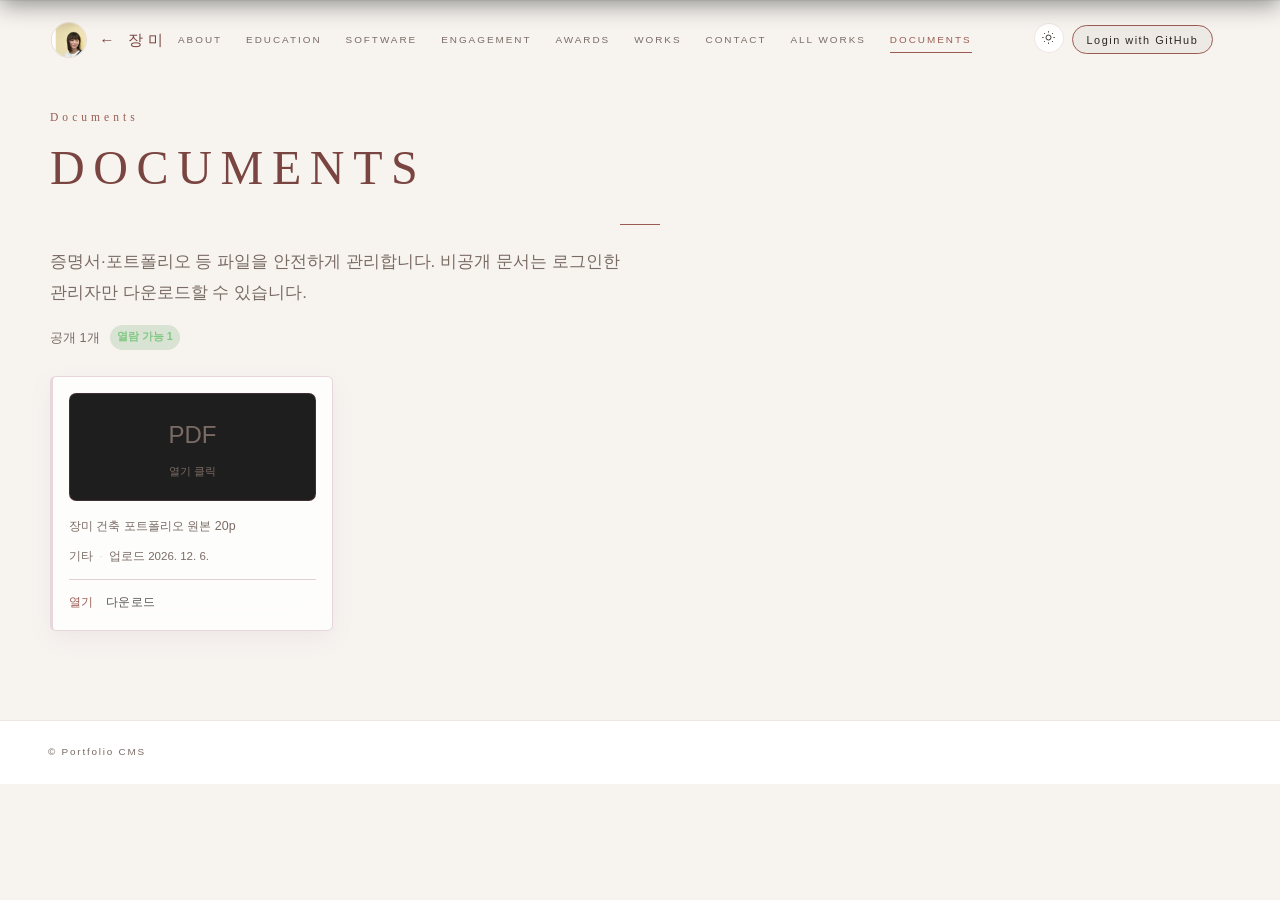
==== pages/documents.html @ 0520bf08 "Add files via upload" ====
<!DOCTYPE html>
<html lang="ko">
<head>
  <meta charset="UTF-8">
  <meta name="viewport" content="width=device-width, initial-scale=1.0, viewport-fit=cover">
  <title>Documents | Portfolio CMS</title>
  <link rel="stylesheet" href="../css/style.css">
  <link rel="stylesheet" href="../css/jangmi-theme.css?v=20260810">
  <link rel="stylesheet" href="../css/themes.css">
  <link rel="stylesheet" href="../css/mobile.css">
  <link rel="stylesheet" href="../css/editor.css">
  <link rel="stylesheet" href="../css/pages.css?v=20260730">
</head>
<body class="skin-jangmi theme-light">
  <header class="site-header" id="header">
    <a href="../index.html" class="brand">JANG MI</a>
    <nav class="nav-desktop" id="navDesktop"></nav>
    <div class="header-actions" id="headerActions"></div>
    <button class="nav-toggle" type="button" aria-label="메뉴" aria-expanded="false">
      <span></span><span></span>
    </button>
  </header>
  <nav class="nav-mobile" id="navMobile" aria-hidden="true"></nav>
  <script src="../js/cms/nav.js"></script>

  <main class="page-main">
    <div class="container">
      <div class="documents-page__head reveal">
        <span class="section-index">Documents</span>
        <h1 class="section-title">DOCUMENTS</h1>
        <p class="page-lead">증명서·포트폴리오 등 파일을 안전하게 관리합니다. 비공개 문서는 로그인한 관리자만 다운로드할 수 있습니다.</p>
        <div class="documents-legend reveal edit-only">
          <span class="doc-badge doc-badge--public">공개</span>
          <span class="doc-badge doc-badge--private">비공개</span>
          <span class="doc-badge doc-badge--link">링크 공유</span>
          <span class="doc-badge doc-badge--password">비밀번호</span>
        </div>
        <div class="documents-summary" id="documentsSummary"></div>

        <div class="page-action-hub edit-only" id="documentsActionHub">
          <div class="page-action-bar">
            <button type="button" class="page-action-btn page-action-btn--primary" id="docUploadBtn">↑ 파일 업로드</button>
            <button type="button" class="page-action-btn" id="docAddEmptyBtn">+ 빈 문서 추가</button>
          </div>
        </div>
      </div>
      <div class="doc-dropzone edit-only" id="docDropzone">
        <p>파일을 드래그 앤 드롭하거나 클릭하여 업로드</p>
        <small>PDF, PNG, JPG, DOCX, HWP, ZIP</small>
      </div>
      <div class="documents-grid reveal" id="documentsGrid"></div>
    </div>
  </main>

  <footer class="site-footer"><p>© Portfolio CMS</p></footer>
  <div class="editor-drawer" id="editorDrawer" aria-hidden="true"></div>

  <script src="../js/portfolio-data.js"></script>
  <script src="../js/data-loader.js"></script>
  <script src="../js/editor/store.js"></script>
  <script src="../js/editor/history.js"></script>
  <script src="../js/editor/autosave.js?v=20260723"></script>
  <script src="../js/editor/draft.js"></script>
  <script src="../js/cms/shared.js?v=20260836"></script>
  <script src="../js/cms/documents-access.js?v=20260730"></script>
  <script src="../js/cms/page-actions.js?v=20260723"></script>
  <script src="../js/editor/auth.js"></script>
  <script src="../js/editor/github.js?v=20260836"></script>
  <script src="../js/editor/upload.js"></script>
  <script src="../js/editor/ui.js"></script>
  <script src="../js/cms/github-panel.js"></script>
  <script src="../js/cms/header.js"></script>
  <script src="../js/seo.js"></script>
  <script src="../js/theme.js?v=20260807"></script>
  <script src="../js/editor/inline-editor.js?v=20260836"></script>
  <script src="../js/pages/documents.js?v=20260730"></script>
</body>
</html>
---- css/style.css ----
/* ===================================================
   장범조 Portfolio — Editorial Dark Theme
   =================================================== */

:root {
  --page-gutter: clamp(1rem, 4.5vw, 1.5rem);
  --black: #050505;
  --surface: #0c0c0c;
  --surface-2: #121212;
  --line: rgba(255, 255, 255, 0.1);
  --line-strong: rgba(255, 255, 255, 0.18);
  --white: #f2efe8;
  --muted: #9a9590;
  --muted-dim: #6b6660;
  --accent: #7a1f1f;
  --accent-deep: #4a1212;
  --accent-readable: var(--accent);
  --accent-readable-surface: var(--accent);
  --muted-readable: var(--muted);
  --muted-readable-surface: var(--muted);
  --text-primary: var(--white);
  --text-soft: var(--muted);
  --text-on-accent: #ffffff;
  --text-on-accent-muted: rgba(255, 255, 255, 0.72);
  --text-on-accent-faint: rgba(255, 255, 255, 0.48);
  --text-on-accent-soft: rgba(255, 255, 255, 0.82);
  --text-on-accent-dim: rgba(255, 255, 255, 0.58);
  --line-on-accent: rgba(255, 255, 255, 0.14);
  --body-soft: color-mix(in srgb, var(--white) 78%, transparent);
  --body-muted: color-mix(in srgb, var(--white) 62%, transparent);
  --body-faint: color-mix(in srgb, var(--white) 48%, transparent);
  --surface-tint-03: rgba(255, 255, 255, 0.03);
  --surface-tint-04: rgba(255, 255, 255, 0.04);
  --surface-tint-06: rgba(255, 255, 255, 0.06);
  --surface-tint-08: rgba(255, 255, 255, 0.08);
  --surface-tint-10: rgba(255, 255, 255, 0.10);
  --surface-tint-55: rgba(255, 255, 255, 0.55);
  --serif: "Playfair Display", "Noto Serif KR", serif;
  --sans: "Noto Sans KR", sans-serif;
  --signature: "Cormorant Garamond", serif;
  --container: min(1100px, calc(100% - 2 * var(--page-gutter, 1.5rem)));
  --section-pad: clamp(3.5rem, 7vw, 6rem);
  --ease: cubic-bezier(0.22, 1, 0.36, 1);
  --portrait-w: min(280px, 72vw);
  --portrait-w-sm: min(220px, 55vw);
}

*, *::before, *::after { margin: 0; padding: 0; box-sizing: border-box; }

html { scroll-behavior: smooth; scroll-padding-top: 72px; }

body {
  font-family: var(--sans);
  background: var(--black);
  color: var(--white);
  line-height: 1.75;
  font-weight: 300;
  overflow-x: hidden;
  -webkit-font-smoothing: antialiased;
}

a { color: inherit; text-decoration: none; transition: color 0.25s; }

img {
  display: block;
  width: 100%;
  height: 100%;
  object-fit: cover;
  object-position: top center;
}

/* 업로드·프로필 사진 — 원본 색상 유지 */
.brand__logo,
.header-actions__avatar,
.portrait-frame img,
.education-visual__img,
.image-card img,
.doc-card__thumb img,
.project-screenshot,
.project-card__thumb,
.hero-portrait img,
.about-portrait img {
  filter: none;
}

.container { width: var(--container); margin-inline: auto; }

/* ── Header ── */
.site-header {
  position: fixed;
  inset: 0 0 auto;
  z-index: 100;
  display: flex;
  align-items: center;
  justify-content: space-between;
  padding: 1.2rem clamp(1.2rem, 4vw, 2.5rem);
  transition: background 0.35s, border-color 0.35s;
  gap: 0.65rem;
}

.site-header .brand,
.site-header .nav-toggle {
  position: relative;
  z-index: 2;
  flex-shrink: 0;
}

.nav-desktop a,
.site-header .brand {
  pointer-events: auto;
}

.site-header.is-scrolled {
  background: rgba(5, 5, 5, 0.92);
  backdrop-filter: blur(12px);
  border-bottom: 1px solid var(--line);
}

.brand {
  font-family: var(--serif);
  font-size: 0.78rem;
  letter-spacing: 0.2em;
  display: inline-flex;
  align-items: center;
  gap: 0.6rem;
}

.brand__logo {
  width: 32px;
  height: 32px;
  border-radius: 50%;
  object-fit: cover;
  border: 1px solid var(--line);
}

.header-actions {
  display: flex;
  align-items: center;
  gap: 0.5rem;
  margin-left: auto;
  margin-right: 1rem;
}

.header-actions__btn,
.header-actions__user {
  display: inline-flex;
  align-items: center;
  gap: 0.45rem;
  padding: 0.4rem 0.75rem;
  font-size: 0.58rem;
  letter-spacing: 0.14em;
  color: var(--muted);
  background: var(--surface-tint-04);
  border: 1px solid var(--line);
  border-radius: 999px;
  cursor: pointer;
}

.header-actions__btn:hover,
.header-actions__user:hover {
  color: var(--white);
  border-color: var(--accent);
}

.header-actions__btn--primary {
  color: var(--white);
  background: var(--accent);
  border-color: var(--accent);
}

.header-actions__btn--ghost {
  background: transparent;
}

.header-actions__avatar {
  width: 24px;
  height: 24px;
  border-radius: 50%;
  object-fit: cover;
  border: 1px solid var(--line);
}

.nav-desktop { display: flex; gap: clamp(0.7rem, 2vw, 1.5rem); }

.nav-desktop a {
  font-size: 0.62rem;
  letter-spacing: 0.16em;
  color: var(--muted);
  position: relative;
}

.nav-desktop a.is-active,
.nav-desktop a:hover { color: var(--white); }

.nav-desktop a.is-active::after {
  content: "";
  position: absolute;
  left: 0;
  bottom: -4px;
  width: 100%;
  height: 1px;
  background: var(--accent);
}

.nav-toggle {
  display: none;
  flex-direction: column;
  gap: 6px;
  background: none;
  border: none;
  cursor: pointer;
  padding: 8px;
  min-width: 44px;
  min-height: 44px;
  align-items: center;
  justify-content: center;
}

header.menu-open {
  z-index: 106;
}

.nav-toggle span { display: block; width: 22px; height: 1px; background: var(--white); transition: transform 0.3s; }

.nav-mobile {
  position: fixed;
  inset: 0;
  z-index: 10100;
  background: rgba(5, 5, 5, 0.98);
  display: flex;
  flex-direction: column;
  align-items: stretch;
  justify-content: flex-start;
  gap: 0;
  padding: calc(4.5rem + env(safe-area-inset-top, 0px)) var(--page-gutter, 1rem) calc(2rem + env(safe-area-inset-bottom, 0px));
  overflow-y: auto;
  -webkit-overflow-scrolling: touch;
  opacity: 0;
  visibility: hidden;
  pointer-events: none;
  transition: opacity 0.25s, visibility 0.25s;
}

.nav-mobile a {
  display: block;
  width: 100%;
  padding: 0.85rem 0.25rem;
  font-family: var(--serif);
  font-size: 1rem;
  letter-spacing: 0.08em;
  color: var(--white);
  text-align: center;
  border-bottom: 1px solid var(--line);
  -webkit-tap-highlight-color: rgba(122, 31, 31, 0.3);
}

.nav-mobile a:active {
  color: var(--accent);
  background: var(--surface-tint-04);
}

.nav-mobile a:hover { color: var(--accent); }

.nav-mobile.is-open,
header.menu-open ~ .nav-mobile,
body.nav-open .nav-mobile {
  opacity: 1;
  visibility: visible;
  pointer-events: auto;
}

.nav-mobile-actions {
  display: flex;
  flex-direction: column;
  align-items: stretch;
  gap: 0.65rem;
  margin-top: 1.25rem;
  padding-top: 1.25rem;
  border-top: 1px solid var(--line);
  width: 100%;
}

.nav-mobile-actions .header-actions__btn,
.nav-mobile-actions .header-actions__user {
  width: 100%;
  justify-content: center;
  padding: 0.65rem 1rem;
  font-size: 0.72rem;
}

.editor-drawer {
  position: fixed;
  inset: 0;
  z-index: 260;
  display: flex;
  justify-content: flex-end;
  pointer-events: none;
  opacity: 0;
  transition: opacity 0.25s ease;
}

.editor-drawer.is-open {
  opacity: 1;
  pointer-events: auto;
}

.editor-drawer__panel {
  width: min(440px, 100%);
  height: 100%;
  background: rgba(12, 12, 12, 0.97);
  border-left: 1px solid var(--line);
  backdrop-filter: blur(22px);
  display: flex;
  flex-direction: column;
  transform: translateX(100%);
  transition: transform 0.3s var(--ease);
}

.editor-drawer.is-open .editor-drawer__panel {
  transform: translateX(0);
}

.editor-drawer__head,
.editor-drawer__foot {
  display: flex;
  justify-content: space-between;
  align-items: center;
  padding: 1rem 1.1rem;
  border-bottom: 1px solid var(--line);
}

.editor-drawer__foot {
  border-top: 1px solid var(--line);
  border-bottom: none;
  margin-top: auto;
}

.editor-drawer__body {
  flex: 1;
  overflow-y: auto;
  padding: 1rem 1.1rem 1.4rem;
}

.editor-drawer__section {
  border: 1px solid var(--line);
  border-radius: 12px;
  padding: 0.8rem;
  margin-bottom: 0.8rem;
  background: var(--surface-tint-03);
}

.editor-drawer__section h4 {
  font-size: 0.72rem;
  letter-spacing: 0.16em;
  color: var(--accent);
  margin-bottom: 0.7rem;
  text-transform: uppercase;
}

.editor-drawer__field {
  display: flex;
  flex-direction: column;
  gap: 0.3rem;
  margin-bottom: 0.7rem;
  font-size: 0.68rem;
  letter-spacing: 0.06em;
  color: var(--muted);
  text-transform: uppercase;
}

.editor-drawer__field input,
.editor-drawer__field textarea,
.editor-drawer__field select {
  width: 100%;
  padding: 0.6rem 0.7rem;
  background: rgba(0, 0, 0, 0.35);
  border: 1px solid var(--line);
  border-radius: 6px;
  color: var(--white);
  font-family: inherit;
  font-size: 0.82rem;
}

.editor-drawer__list {
  display: flex;
  flex-direction: column;
  gap: 0.5rem;
}

.editor-drawer__row {
  display: flex;
  align-items: center;
  gap: 0.4rem;
}

.editor-drawer__row input {
  flex: 1;
}

.editor-drawer__btn,
.editor-drawer__ghost {
  padding: 0.45rem 0.7rem;
  font-size: 0.64rem;
  letter-spacing: 0.1em;
  border: 1px solid var(--line);
  border-radius: 6px;
  background: transparent;
  color: var(--white);
  cursor: pointer;
}

.editor-drawer__btn:hover,
.editor-drawer__ghost:hover {
  border-color: var(--accent);
}

.editor-drawer__btn--primary {
  background: var(--accent);
  border-color: var(--accent);
}

.editor-drawer__dropzone {
  border: 1px dashed var(--accent);
  border-radius: 8px;
  padding: 0.9rem;
  text-align: center;
  color: var(--muted);
  cursor: pointer;
  margin-bottom: 0.6rem;
}

.editor-drawer__dropzone.is-dragover {
  background: rgba(122, 31, 31, 0.12);
}

.editor-drawer__media-list {
  display: flex;
  flex-direction: column;
  gap: 0.5rem;
  margin-bottom: 0.7rem;
}

.editor-drawer__media-item {
  display: flex;
  align-items: center;
  gap: 0.6rem;
  padding: 0.5rem;
  border: 1px solid var(--line);
  border-radius: 8px;
  background: var(--surface-tint-03);
}

.editor-drawer__media-item img {
  width: 44px;
  height: 44px;
  border-radius: 6px;
  object-fit: cover;
  filter: none;
}

.editor-drawer__media-item strong {
  display: block;
  font-size: 0.72rem;
  color: var(--white);
}

.editor-drawer__media-item span {
  display: block;
  font-size: 0.62rem;
  color: var(--muted);
}

@media (max-width: 900px) {
  .header-actions {
    margin-right: 0.5rem;
  }
}

@media (max-width: 960px) {
  .nav-desktop { display: none; }
  .nav-toggle { display: flex; }
  .site-header {
    padding: 0.85rem clamp(0.85rem, 3vw, 1.25rem);
    gap: 0.5rem;
  }
}

.menu-open .nav-toggle span:first-child { transform: translateY(3.5px) rotate(45deg); }
.menu-open .nav-toggle span:last-child { transform: translateY(-3.5px) rotate(-45deg); }

/* ── Portrait frames (controlled size) ── */
.portrait-frame {
  position: relative;
  overflow: hidden;
  background: var(--surface-2);
  border: 1px solid var(--line);
}

.portrait-frame--hero {
  width: var(--portrait-w);
  aspect-ratio: 3 / 4;
  max-height: min(68vh, 480px);
}

.portrait-frame--about {
  width: var(--portrait-w-sm);
  aspect-ratio: 3 / 4;
  margin-left: auto;
}

/* ── Hero ── */
.hero {
  min-height: 100vh;
  display: flex;
  align-items: center;
  padding: clamp(5rem, 10vw, 7rem) 0 clamp(2rem, 4vw, 3rem);
}

.hero-inner {
  display: grid;
  grid-template-columns: auto 1fr;
  align-items: center;
  gap: clamp(2rem, 5vw, 4.5rem);
}

.hero-body {
  position: relative;
  max-width: 520px;
}

.hero-eyebrow {
  font-size: 0.68rem;
  letter-spacing: 0.18em;
  color: var(--accent-readable, var(--accent));
  text-transform: uppercase;
  margin-bottom: 1.2rem;
}

.hero-name {
  font-family: var(--serif);
  font-size: clamp(2.4rem, 5.5vw, 4.2rem);
  font-weight: 400;
  line-height: 1.08;
  letter-spacing: 0.03em;
  margin-bottom: 1.4rem;
}

.hero-tagline-ko {
  font-size: 0.92rem;
  color: var(--body-soft);
  line-height: 1.85;
  margin-bottom: 0.5rem;
}

.hero-tagline-en {
  font-size: 0.82rem;
  color: var(--muted);
  line-height: 1.8;
  margin-bottom: 1.8rem;
}

.hero-links {
  display: flex;
  align-items: center;
  gap: 0.7rem;
  font-size: 0.65rem;
  letter-spacing: 0.14em;
  color: var(--muted);
}

.hero-links a:hover { color: var(--white); }
.hero-links span { color: var(--muted-dim); }

.hero-scroll {
  position: absolute;
  right: -2rem;
  bottom: 0;
  display: flex;
  flex-direction: column;
  align-items: center;
  gap: 0.6rem;
}

.hero-scroll span {
  writing-mode: vertical-rl;
  font-size: 0.58rem;
  letter-spacing: 0.28em;
  color: var(--muted-dim);
}

.hero-scroll i {
  display: block;
  width: 1px;
  height: 48px;
  background: linear-gradient(to bottom, var(--muted-dim), transparent);
  animation: scrollPulse 2s ease-in-out infinite;
}

/* 모바일 Hero 전용 — 데스크톱 숨김 */
.hero-mobile-bar {
  display: none;
}

@keyframes scrollPulse {
  0%, 100% { opacity: 0.35; }
  50% { opacity: 1; }
}

/* ── Sections shared ── */
.section { position: relative; }

.section-index {
  display: block;
  font-family: var(--serif);
  font-size: clamp(2rem, 3.5vw, 3rem);
  color: var(--accent-readable, var(--accent));
  line-height: 1;
  margin-bottom: 0.5rem;
}

.section-index--light { color: var(--text-on-accent-faint); }

.section-title {
  font-family: var(--serif);
  font-size: calc(var(--title-scale, 1) * clamp(1.3rem, 2.5vw, 1.75rem));
  font-weight: 400;
  letter-spacing: 0.12em;
  margin-bottom: 1.2rem;
}

.section-title--light { color: var(--text-on-accent); }

.section-head {
  display: flex;
  justify-content: flex-start;
  align-items: baseline;
  flex-wrap: wrap;
  gap: clamp(0.65rem, 1.5vw, 1rem);
  margin-bottom: 2rem;
  padding-bottom: 1rem;
  border-bottom: 1px solid var(--line);
}

.section-head > div:first-child,
.section-headline {
  display: flex;
  align-items: baseline;
  gap: clamp(0.65rem, 1.5vw, 1rem);
  flex-wrap: wrap;
}

.section-headline {
  margin-bottom: 1.2rem;
}

.section-head .text-link--box,
.section-head > .text-link {
  margin-left: auto;
  align-self: center;
}

.section-head .section-index,
.section-headline .section-index {
  margin-bottom: 0;
}

.section-head .section-title,
.section-headline .section-title {
  margin-bottom: 0;
}

.section-actions {
  display: flex;
  justify-content: flex-end;
  margin-top: 1.25rem;
}

.text-link {
  font-size: 0.65rem;
  letter-spacing: 0.12em;
  color: var(--muted);
  transition: color 0.25s;
}

.text-link:hover { color: var(--white); }

.reveal {
  opacity: 0;
  transform: translateY(24px);
  transition: opacity 0.8s var(--ease), transform 0.8s var(--ease);
}

.reveal.is-visible { opacity: 1; transform: translateY(0); }

/* ── About ── */
.section-about {
  padding: var(--section-pad) 0;
  background: var(--surface);
  border-top: 1px solid var(--line);
}

.about-grid {
  display: grid;
  grid-template-columns: 1fr auto;
  gap: clamp(2rem, 4vw, 3.5rem);
  align-items: start;
  margin-bottom: clamp(2rem, 4vw, 3rem);
  min-width: 0;
}

.about-copy {
  min-width: 0;
  max-width: 100%;
}

.about-copy p {
  color: var(--muted);
  font-size: 0.9rem;
  margin-bottom: 0.85rem;
  max-width: 480px;
  line-height: 1.85;
}

.signature {
  font-family: var(--signature);
  font-style: italic;
  font-size: 1.6rem;
  color: var(--white) !important;
  margin-top: 1.2rem !important;
}

.about-meta {
  display: grid;
  grid-template-columns: 1fr 1fr;
  gap: clamp(1.5rem, 3vw, 3rem);
  padding-top: 2rem;
  border-top: 1px solid var(--line);
}

.meta-block h3 {
  font-size: 0.65rem;
  letter-spacing: 0.18em;
  color: var(--muted-dim);
  margin-bottom: 1.2rem;
}

.timeline-compact { list-style: none; }

.timeline-compact time {
  display: block;
  font-size: 0.72rem;
  color: var(--muted-dim);
  margin-bottom: 0.2rem;
}

.timeline-compact p {
  font-size: 0.88rem;
  color: var(--white);
  margin-bottom: 0.8rem;
}

.stack-lines p {
  display: flex;
  gap: 1rem;
  font-size: 0.82rem;
  color: var(--muted);
  padding: 0.55rem 0;
  border-bottom: 1px solid var(--line);
}

.stack-lines p span {
  flex: 0 0 72px;
  font-size: 0.65rem;
  letter-spacing: 0.1em;
  color: var(--white);
}

/* ── Skills ── */
.section-skills {
  padding: var(--section-pad) 0;
  background: var(--black);
}

.skill-bar { margin-bottom: 1.2rem; }

.skill-bar__label {
  display: flex;
  justify-content: space-between;
  margin-bottom: 0.45rem;
  font-size: 0.72rem;
}

.skill-bar__label span:first-child { color: var(--white); letter-spacing: 0.06em; }
.skill-bar__label span:last-child { color: var(--muted-dim); font-size: 0.62rem; }

.skill-bar__track {
  height: 2px;
  background: var(--surface-tint-08);
}

.skill-bar__fill {
  height: 100%;
  width: 0;
  background: linear-gradient(to right, var(--accent), var(--white));
  transition: width 1.1s var(--ease);
}

.reveal.is-visible .skill-bar__fill { width: var(--w); }

.tech-cloud {
  display: flex;
  flex-wrap: wrap;
  gap: 0.45rem;
  margin-top: 2rem;
  padding-top: 1.5rem;
  border-top: 1px solid var(--line);
}

.tech-tag {
  font-size: 0.62rem;
  letter-spacing: 0.06em;
  padding: 0.3rem 0.6rem;
  border: 1px solid var(--line);
  color: var(--muted);
}

/* ── Education ── */
.section-education {
  padding: var(--section-pad) 0;
  background: var(--surface);
  border-top: 1px solid var(--line);
}

.section-education__inner {
  display: grid;
  grid-template-columns: 1fr 1fr;
  min-height: 380px;
  border: 1px solid var(--line);
  overflow: hidden;
}

.education-panel {
  position: relative;
  overflow: hidden;
  background: var(--accent-deep);
  display: flex;
  flex-direction: column;
  justify-content: center;
}

.education-panel__bg {
  position: absolute;
  inset: 0;
  z-index: 0;
  background-color: var(--accent-deep);
  background-size: cover;
  background-position: center;
  background-repeat: no-repeat;
}

.education-panel__content {
  position: relative;
  z-index: 1;
}

.education-panel__bg-btn {
  position: absolute;
  top: 1rem;
  right: 1rem;
  z-index: 2;
  padding: 0.45rem 0.75rem;
  border: 1px solid var(--line-on-accent);
  background: var(--surface-tint-55);
  color: var(--text-on-accent);
  font-size: 0.62rem;
  letter-spacing: 0.08em;
  cursor: pointer;
  transition: background 0.25s, border-color 0.25s;
}

.education-panel__bg-btn:hover {
  background: color-mix(in srgb, var(--text-on-accent) 18%, transparent);
  border-color: var(--text-on-accent-muted);
}

.timeline-full { list-style: none; margin-bottom: 1.5rem; }

.timeline-full li {
  display: grid;
  grid-template-columns: 130px 1fr;
  gap: 1rem;
  padding: 1rem 0;
  border-bottom: 1px solid var(--line);
}

.timeline-full li:last-child { border-bottom: none; }

.timeline-full time {
  font-size: 0.72rem;
  color: var(--body-faint);
}

.timeline-full strong {
  display: block;
  font-weight: 500;
  font-size: 0.88rem;
  margin-bottom: 0.2rem;
  color: var(--white);
}

.timeline-full span[data-edit-field="major"],
.timeline-full span[data-edit-field="minor"] {
  display: block;
  font-size: 0.8rem;
  line-height: 1.45;
  color: var(--body-soft);
}

.timeline-full small {
  display: block;
  font-size: 0.72rem;
  color: var(--body-muted);
  line-height: 1.5;
}

.timeline-full p {
  font-size: 0.8rem;
  color: var(--body-muted);
  line-height: 1.65;
}

.education-panel .timeline-full li {
  border-bottom: 1px solid var(--line-on-accent);
}

.education-panel .timeline-full time {
  color: var(--text-on-accent-faint);
}

.education-panel .timeline-full strong {
  color: var(--text-on-accent);
}

.education-panel .timeline-full span[data-edit-field="major"],
.education-panel .timeline-full span[data-edit-field="minor"] {
  color: var(--text-on-accent-soft);
}

.education-panel .timeline-full small {
  color: var(--text-on-accent-dim);
}

.education-panel .timeline-full p {
  color: var(--text-on-accent-muted);
}

.education-panel .detail-lines__heading {
  color: var(--text-on-accent-faint);
}

.education-panel .detail-lines li {
  color: var(--text-on-accent-soft);
}

.education-panel .text-link { color: var(--text-on-accent-muted); }
.education-panel .text-link:hover { color: var(--text-on-accent); }

.education-resume-links {
  display: flex;
  flex-wrap: wrap;
  gap: 1.25rem;
  margin-top: 1.25rem;
}

.section-crosslink {
  margin-top: 1rem;
  font-size: 0.85rem;
  color: var(--muted);
}

.section-crosslink a {
  color: var(--accent);
  font-weight: 500;
}

.education-visual {
  position: relative;
  overflow: hidden;
  min-height: 280px;
  height: 100%;
  background: var(--black);
}

.education-visual__img {
  display: block;
  width: 100%;
  height: 100%;
  min-height: 280px;
  object-fit: cover;
  object-position: center;
}

.education-visual__deco {
  position: absolute;
  right: clamp(1.2rem, 3vw, 2.5rem);
  top: 50%;
  transform: translateY(-50%);
  z-index: 1;
  writing-mode: vertical-rl;
  font-family: var(--serif);
  font-size: clamp(0.9rem, 1.8vw, 1.25rem);
  letter-spacing: 0.35em;
  color: var(--body-faint);
  line-height: 2.2;
  user-select: none;
}

/* ── Projects ── */
.section-projects {
  padding: var(--section-pad) 0;
  background: var(--surface);
  border-top: 1px solid var(--line);
}

.project-grid {
  display: grid;
  grid-template-columns: repeat(3, 1fr);
  gap: 1rem;
}

.project-card {
  border: 1px solid var(--line);
  background: var(--surface-2);
  cursor: pointer;
  transition: transform 0.35s var(--ease), border-color 0.35s;
}

.project-card:hover {
  transform: translateY(-4px);
  border-color: var(--line-strong);
}

.project-card__thumb { height: 140px; }

.project-card__thumb--paws {
  background: linear-gradient(160deg, rgba(122, 31, 31, 0.4), #141010);
}

.project-card__thumb--health {
  background: linear-gradient(160deg, rgba(80, 90, 110, 0.45), #0e1014);
}

.project-card__thumb--hobby {
  background: linear-gradient(160deg, rgba(70, 85, 65, 0.4), #0c0e0b);
}

.project-card__body { padding: 1.1rem; }

.project-card__meta {
  display: flex;
  justify-content: space-between;
  align-items: baseline;
  margin-bottom: 0.25rem;
}

.project-card__meta h3 {
  font-family: var(--serif);
  font-size: 0.95rem;
  letter-spacing: 0.04em;
}

.project-card__gh,
.project-card__detail {
  font-size: 0.75rem;
  color: var(--muted-dim);
}

.project-card__gh:hover,
.project-card__detail:hover { color: var(--white); }

.project-card__detail {
  background: none;
  border: none;
  padding: 0;
  margin: 0;
  cursor: pointer;
  font: inherit;
  line-height: 1;
  flex-shrink: 0;
}

body.edit-mode .project-card__detail { pointer-events: none; }

/* ─── 프로젝트 상세 모달 ─── */
.project-detail-modal {
  position: fixed;
  inset: 0;
  z-index: 9000;
  display: grid;
  place-items: center;
  padding: 1rem;
  opacity: 0;
  pointer-events: none;
  transition: opacity 0.3s ease;
}

.project-detail-modal.is-open {
  opacity: 1;
  pointer-events: auto;
}

body.project-detail-open { overflow: hidden; }

.project-detail-modal__backdrop {
  position: absolute;
  inset: 0;
  background: rgba(0, 0, 0, 0.62);
  backdrop-filter: blur(4px);
}

.project-detail-modal__panel {
  position: relative;
  width: min(720px, 100%);
  max-height: min(88vh, 900px);
  overflow: auto;
  border: 1px solid var(--line-strong);
  background: var(--surface);
  box-shadow: 0 24px 64px rgba(0, 0, 0, 0.35);
  animation: projectDetailIn 0.35s var(--ease, ease) both;
}

@keyframes projectDetailIn {
  from { opacity: 0; transform: translateY(16px); }
  to { opacity: 1; transform: translateY(0); }
}

.project-detail-modal__close {
  position: sticky;
  top: 0;
  float: right;
  z-index: 2;
  margin: 0.75rem 0.75rem 0 0;
  width: 2rem;
  height: 2rem;
  border: 1px solid var(--line);
  background: var(--surface-2);
  color: var(--muted);
  font-size: 1.25rem;
  line-height: 1;
  cursor: pointer;
}

.project-detail-modal__close:hover { color: var(--white); border-color: var(--line-strong); }

.project-detail-modal__hero {
  height: 200px;
  background: var(--surface-2) center / cover no-repeat;
}

.project-detail-modal__hero--kdic {
  background: linear-gradient(160deg, rgba(122, 31, 31, 0.4), #141010);
}

.project-detail-modal__hero--liberty {
  background: linear-gradient(160deg, rgba(100, 70, 120, 0.45), #121018);
}

.project-detail-modal__hero--nkr {
  background: linear-gradient(160deg, rgba(120, 90, 60, 0.45), #121010);
}

.project-detail-modal__hero--shanghai {
  background: linear-gradient(160deg, rgba(70, 110, 140, 0.45), #0e1218);
}

.project-detail-modal__hero--default,
.project-detail-modal__hero--paws {
  background: linear-gradient(160deg, rgba(122, 31, 31, 0.4), #141010);
}

.project-detail-modal__body { padding: 1.4rem 1.6rem 1.8rem; }

.project-detail-modal__period {
  font-size: 0.68rem;
  letter-spacing: 0.1em;
  color: var(--accent-readable, var(--accent));
  margin-bottom: 0.35rem;
}

.project-detail-modal__title {
  font-family: var(--serif);
  font-size: clamp(1.25rem, 3vw, 1.75rem);
  letter-spacing: 0.04em;
  margin-bottom: 0.5rem;
}

.project-detail-modal__type,
.project-detail-modal__role,
.project-detail-modal__meta {
  font-size: 0.72rem;
  color: var(--muted-dim);
  margin-bottom: 0.35rem;
}

.project-detail-modal__desc {
  color: var(--muted);
  line-height: 1.85;
  margin: 1rem 0 1.25rem;
}

.project-detail-modal__block {
  border-top: 1px solid var(--line);
  padding-top: 1rem;
  margin-bottom: 1rem;
}

.project-detail-modal__block h3 {
  font-family: var(--serif);
  font-size: 0.82rem;
  letter-spacing: 0.08em;
  color: var(--accent-readable, var(--accent));
  margin-bottom: 0.5rem;
}

.project-detail-modal__block p {
  color: var(--muted);
  line-height: 1.8;
  font-size: 0.88rem;
}

.project-detail-modal__tags {
  display: flex;
  flex-wrap: wrap;
  gap: 0.4rem;
  margin-bottom: 1rem;
}

.project-detail-modal__tags span {
  font-size: 0.62rem;
  border: 1px solid var(--line);
  padding: 0.25rem 0.55rem;
  color: var(--muted);
}

.project-detail-modal__gallery {
  display: grid;
  grid-template-columns: repeat(auto-fill, minmax(140px, 1fr));
  gap: 0.6rem;
  margin-bottom: 1.2rem;
}

.project-detail-modal__gallery img {
  width: 100%;
  aspect-ratio: 4 / 3;
  object-fit: cover;
  border: 1px solid var(--line);
}

.project-detail-modal__links {
  display: flex;
  flex-wrap: wrap;
  gap: 0.5rem;
  padding-top: 0.5rem;
}

.project-detail-modal__link {
  display: inline-block;
  padding: 0.55rem 1rem;
  border: 1px solid var(--line-strong);
  font-size: 0.68rem;
  letter-spacing: 0.06em;
  color: var(--white);
  text-decoration: none;
}

.project-detail-modal__link:hover {
  border-color: var(--accent);
  color: var(--accent);
}

.project-card__body time {
  display: block;
  font-size: 0.65rem;
  color: var(--accent-readable, var(--accent));
  letter-spacing: 0.08em;
  margin-bottom: 0.15rem;
}

.project-card__body small {
  display: block;
  font-size: 0.68rem;
  color: var(--muted-dim);
  margin-bottom: 0.5rem;
}

.project-card__body p {
  font-size: 0.8rem;
  color: var(--muted);
  line-height: 1.7;
  min-height: 2.6em;
  margin-bottom: 0.7rem;
}

.project-card__tags { display: flex; flex-wrap: wrap; gap: 0.3rem; }

.project-card__tags span {
  font-size: 0.58rem;
  letter-spacing: 0.05em;
  padding: 0.2rem 0.45rem;
  border: 1px solid var(--line);
  color: var(--muted-dim);
}

/* ── Activities ── */
.section-activities {
  padding: var(--section-pad) 0;
  position: relative;
  border-top: 1px solid var(--line);
}

.section-activities__bg {
  position: absolute;
  inset: 0;
  background-size: cover;
  background-position: center;
  background-repeat: no-repeat;
  z-index: 0;
}

.section-activities .container { position: relative; z-index: 1; }

.activity-grid {
  display: grid;
  grid-template-columns: repeat(4, 1fr);
  gap: 0.85rem;
}

.activity-card {
  text-align: center;
  padding: 1.4rem 0.8rem;
  border: 1px solid var(--line);
  background: var(--surface-tint-03);
  transition: background 0.3s;
}

.activity-card:hover { background: var(--surface-tint-06); }

.activity-card time {
  display: block;
  font-size: 0.6rem;
  color: var(--accent-readable, var(--accent));
  letter-spacing: 0.08em;
  margin-bottom: 0.5rem;
}

.activity-card p {
  font-size: 0.85rem;
  line-height: 1.55;
  margin-bottom: 0.25rem;
}

.activity-card small {
  font-size: 0.72rem;
  color: var(--muted);
}

/* ── Contact (compact) ── */
.section-contact {
  padding: clamp(1.75rem, 3.5vw, 2.75rem) 0;
  background: var(--surface);
  border-top: 1px solid var(--line);
}

.contact-compact {
  max-width: min(900px, 100%);
}

.contact-head {
  margin-bottom: 0.35rem;
}

.contact-head .section-index,
.contact-head .section-title {
  margin-bottom: 0;
}

.contact-lead {
  font-size: 0.78rem;
  color: var(--body-soft);
  margin-bottom: 0.7rem;
}

.contact-row {
  display: grid;
  grid-template-columns: repeat(4, minmax(0, 1fr));
  gap: 0.55rem 1rem;
  padding-top: 0.65rem;
  border-top: 1px solid var(--line);
}

.edit-mode .contact-row {
  grid-template-columns: repeat(3, minmax(0, 1fr));
}

.contact-field dt {
  font-size: 0.54rem;
  letter-spacing: 0.14em;
  color: var(--accent-readable, var(--accent));
  margin-bottom: 0.12rem;
}

.contact-field dd {
  font-size: 0.76rem;
  line-height: 1.35;
  color: var(--body-soft);
}

.contact-link-field {
  display: inline-block;
  min-width: 0;
  min-height: 1.2em;
  word-break: break-all;
}

.edit-mode .contact-link-field:empty::before,
.edit-mode .contact-link-field[data-placeholder]:not(:focus):empty::before {
  content: attr(data-placeholder);
  color: var(--muted);
  opacity: 0.6;
}

.contact-row dt {
  font-size: 0.54rem;
  letter-spacing: 0.14em;
  color: var(--accent-readable, var(--accent));
  margin-bottom: 0.12rem;
}

.contact-row dd { font-size: 0.76rem; line-height: 1.35; }

.copy-btn {
  background: none;
  border: none;
  color: var(--white);
  font-family: inherit;
  font-size: inherit;
  cursor: pointer;
  padding: 0;
  text-align: left;
}

.copy-btn:hover,
.contact-row a:hover { color: var(--accent); }

/* ── Footer & toast ── */
.site-footer {
  display: flex;
  justify-content: space-between;
  align-items: center;
  padding: 1.2rem clamp(1.2rem, 4vw, 2.5rem);
  border-top: 1px solid var(--line);
  font-size: 0.6rem;
  letter-spacing: 0.1em;
  color: var(--muted-dim);
}

.top-btn {
  background: none;
  border: 1px solid var(--line);
  color: var(--muted);
  font-size: 0.58rem;
  letter-spacing: 0.12em;
  padding: 0.4rem 0.75rem;
  cursor: pointer;
  transition: color 0.25s, border-color 0.25s;
}

.top-btn:hover { color: var(--white); border-color: var(--line-strong); }

.toast {
  position: fixed;
  bottom: 1.5rem;
  left: 50%;
  transform: translateX(-50%) translateY(16px);
  background: var(--surface-2);
  border: 1px solid var(--line-strong);
  color: var(--white);
  font-size: 0.72rem;
  padding: 0.5rem 1rem;
  opacity: 0;
  pointer-events: none;
  transition: opacity 0.3s, transform 0.3s;
  z-index: 200;
}

.toast.is-show {
  opacity: 1;
  transform: translateX(-50%) translateY(0);
}

/* ── Tablet ── */
@media (max-width: 960px) {
  .hero-scroll { display: none; }

  /* ABOUT — 모바일/태블릿 왼쪽 정렬 */
  .about-grid {
    grid-template-columns: 1fr;
    justify-items: start;
    text-align: left;
    gap: 0;
    margin-bottom: 0;
  }

  .about-copy,
  .about-meta,
  .about-sections,
  .detail-lines,
  .detail-lines__heading,
  .section-crosslink {
    text-align: left;
    width: 100%;
  }

  .about-copy p { max-width: 100%; }
  .portrait-frame--about { margin-inline: 0; }
  .about-portrait { justify-self: start; }

  .about-meta { grid-template-columns: 1fr; }

  .section-education {
    padding: 0;
    background: transparent;
    border-top: none;
  }

  .section-education__inner {
    display: grid;
    grid-template-columns: 1fr;
    grid-template-rows: minmax(0, auto);
    min-height: 0;
    border: none;
    width: 100%;
    max-width: 100%;
    padding: 0;
  }
  .education-visual { min-height: 0; }

  .project-grid { grid-template-columns: 1fr 1fr; }
  .activity-grid { grid-template-columns: 1fr 1fr; }

  .contact-row { grid-template-columns: 1fr 1fr; gap: 0.5rem 0.85rem; }
}

/* ── Mobile — smaller typography ── */
@media (max-width: 640px) {
  .about-section-block,
  .about-section-block p,
  .signature {
    text-align: left;
  }

  :root {
    --section-pad: 2.5rem;
    --portrait-w: min(200px, 58vw);
    --portrait-w-sm: min(160px, 45vw);
  }

  .nav-desktop { display: none; }
  .nav-toggle { display: flex; }

  .brand { font-size: 0.65rem; }

  .timeline-full li { grid-template-columns: 1fr; gap: 0.25rem; padding: 0.8rem 0; }

  .education-visual__deco { font-size: 0.75rem; letter-spacing: 0.2em; }

  .project-grid,
  .activity-grid { grid-template-columns: 1fr; }

  .contact-row { grid-template-columns: 1fr; gap: 0.45rem; }

  .section-head { flex-direction: column; align-items: flex-start; gap: 0.5rem; }

  .site-footer {
    flex-direction: column;
    gap: 0.6rem;
  }

  .header-actions__btn,
  .header-actions__user {
    padding: 0.28rem 0.5rem;
    font-size: 0.52rem;
  }

  .nav-mobile-actions .header-actions__btn,
  .nav-mobile-actions .header-actions__user {
    width: auto;
    padding: 0.28rem 0.5rem;
    font-size: 0.48rem;
  }

  .nav-mobile a {
    font-size: 0.62rem;
    padding: 0.32rem 0.15rem;
  }

  .top-btn {
    padding: 0.28rem 0.5rem;
    font-size: 0.52rem;
  }
}

/* ── Desktop — typography & spacing (961px+) ── */
@media (min-width: 961px) {
  :root {
    --section-pad: clamp(4.5rem, 8vw, 7rem);
    --portrait-w: min(300px, 28vw);
    --portrait-w-sm: min(240px, 22vw);
  }

  html {
    scroll-padding-top: 84px;
  }

  body {
    font-size: 1.0625rem;
    line-height: 1.82;
  }

  .site-header {
    padding: 1.35rem clamp(1.5rem, 4vw, 3rem);
  }

  .brand {
    font-size: 0.88rem;
    gap: 0.75rem;
  }

  .brand__logo {
    width: 36px;
    height: 36px;
  }

  .nav-desktop a {
    font-size: 0.72rem;
    letter-spacing: 0.14em;
  }

  .header-actions__btn,
  .header-actions__user {
    font-size: 0.68rem;
    padding: 0.45rem 0.85rem;
  }

  .hero {
    min-height: auto;
    padding: clamp(5.5rem, 11vw, 8rem) 0 clamp(2.5rem, 5vw, 4rem);
  }

  .hero-inner {
    gap: clamp(2.75rem, 6vw, 5rem);
  }

  .hero-body {
    max-width: 580px;
  }

  .hero-eyebrow {
    font-size: 0.78rem;
    margin-bottom: 1.35rem;
  }

  .hero-name {
    font-size: clamp(2.75rem, 5.8vw, 4.75rem);
    margin-bottom: 1.6rem;
  }

  .hero-tagline-ko {
    font-size: 1.125rem;
    line-height: 1.88;
    margin-bottom: 0.65rem;
  }

  .hero-tagline-en {
    font-size: 1.02rem;
    line-height: 1.82;
    margin-bottom: 2rem;
  }

  .hero-links {
    font-size: 0.72rem;
    gap: 0.85rem;
  }

  .detail-lines--hero li {
    font-size: 0.88rem;
  }

  .section-index {
    font-size: clamp(2.25rem, 3.8vw, 3.5rem);
    margin-bottom: 0.6rem;
  }

  .section-title {
    font-size: clamp(1.5rem, 2.8vw, 2.1rem);
    margin-bottom: 1.35rem;
    letter-spacing: 0.1em;
  }

  .section-head {
    margin-bottom: 2.5rem;
    padding-bottom: 1.15rem;
  }

  .text-link {
    font-size: 0.72rem;
  }

  .section-about {
    padding: var(--section-pad) 0;
  }

  .section-about > .container {
    width: var(--container);
    max-width: var(--container);
    margin-inline: auto;
  }

  .about-grid {
    gap: clamp(2rem, 3.5vw, 3rem);
    margin-bottom: 0;
    align-items: center;
  }

  .about-copy p {
    font-size: 1.125rem;
    line-height: 1.88;
    margin-bottom: 0.85rem;
    max-width: none;
  }

  .about-sections {
    margin: 1.15rem 0 0.35rem;
  }

  .about-section-block {
    margin-bottom: 0.85rem;
  }

  .about-section-block:last-child {
    margin-bottom: 0;
  }

  .about-section-block h4 {
    font-size: 0.88rem;
    margin-bottom: 0.4rem;
  }

  .about-section-block p {
    font-size: 0.96rem;
    line-height: 1.75;
  }

  .signature {
    font-size: 1.85rem;
    margin-top: 1.35rem !important;
  }

  .section-about .section-headline {
    margin-bottom: 1rem;
  }

  .section-crosslink {
    margin-top: 0.85rem;
    font-size: 0.92rem;
  }

  .skill-bar {
    margin-bottom: 1.35rem;
  }

  .skill-bar__label {
    font-size: 0.82rem;
    margin-bottom: 0.55rem;
  }

  .skill-bar__label span:last-child {
    font-size: 0.72rem;
  }

  .skill-categories {
    gap: 1.15rem;
    margin-bottom: 2.25rem;
  }

  .skill-category h4 {
    font-size: 0.82rem;
    margin-bottom: 0.55rem;
  }

  .skill-category ul {
    font-size: 0.92rem;
  }

  .tech-cloud {
    gap: 0.5rem;
    margin-top: 2.25rem;
    padding-top: 1.75rem;
  }

  .tech-tag {
    font-size: 0.68rem;
    padding: 0.35rem 0.7rem;
  }

  .education-panel .section-headline {
    margin-bottom: 1.35rem;
  }

  .education-panel .section-index {
    font-size: clamp(2.25rem, 3.8vw, 3.5rem);
  }

  .education-panel .section-title {
    font-size: clamp(1.5rem, 2.8vw, 2.1rem);
    letter-spacing: 0.1em;
  }

  .section-education {
    padding: var(--section-pad) 0;
    background: var(--surface);
    border-top: 1px solid var(--line);
  }

  .section-education__inner {
    min-height: 420px;
  }

  .education-panel__content {
    padding: clamp(2.5rem, 4vw, 3.5rem);
  }

  .timeline-full {
    margin-bottom: 1.75rem;
  }

  .timeline-full li {
    padding: 1.15rem 0;
    gap: 1.25rem;
  }

  .timeline-full time {
    font-size: 0.875rem;
  }

  .timeline-full strong {
    font-size: 1.05rem;
  }

  .timeline-full span[data-edit-field="major"],
  .timeline-full span[data-edit-field="minor"] {
    font-size: 1rem;
  }

  .timeline-full p {
    font-size: 1rem;
  }

  .timeline-full small {
    font-size: 0.875rem;
  }

  .education-panel .timeline-full time {
    font-size: 1rem;
  }

  .education-panel .timeline-full strong {
    font-size: 1.125rem;
  }

  .education-panel .timeline-full span[data-edit-field="major"],
  .education-panel .timeline-full span[data-edit-field="minor"],
  .education-panel .timeline-full p {
    font-size: 1.125rem;
    line-height: 1.75;
  }

  .education-panel .timeline-full small {
    font-size: 1rem;
    line-height: 1.6;
  }

  .detail-lines li {
    font-size: 0.92rem;
    padding: 0.4rem 0 0.4rem 1.1rem;
  }

  .detail-lines__heading {
    font-size: 0.68rem;
    margin-top: 1.5rem;
    margin-bottom: 0.45rem;
  }

  .education-panel .detail-lines__heading {
    font-size: 0.875rem;
    letter-spacing: 0.12em;
    margin-top: 1.75rem;
    margin-bottom: 0.55rem;
  }

  .education-panel .detail-lines li {
    font-size: 1.0625rem;
    line-height: 1.75;
    padding: 0.45rem 0 0.45rem 1.15rem;
  }

  .education-resume-links {
    margin-top: 1.5rem;
  }

  .education-panel .text-link {
    font-size: 0.9375rem;
    letter-spacing: 0.06em;
  }

  .project-grid {
    gap: 1.25rem;
  }

  .project-card__thumb {
    height: 168px;
  }

  .project-card__body {
    padding: 1.25rem;
  }

  .project-card__meta h3 {
    font-size: 1.05rem;
  }

  .project-card__body time {
    font-size: 0.72rem;
  }

  .project-card__body small {
    font-size: 0.75rem;
  }

  .project-card__body p {
    font-size: 0.88rem;
    margin-bottom: 0.85rem;
  }

  .project-card__tags span {
    font-size: 0.64rem;
    padding: 0.25rem 0.5rem;
  }

  .activity-grid {
    gap: 1rem;
  }

  .activity-card {
    padding: 1.6rem 1rem;
  }

  .activity-card time {
    font-size: 0.68rem;
    margin-bottom: 0.6rem;
  }

  .activity-card p {
    font-size: 0.92rem;
  }

  .activity-card small {
    font-size: 0.78rem;
  }

  .section-contact {
    padding: clamp(1.75rem, 3vw, 2.5rem) 0;
  }

  .contact-lead {
    font-size: 0.82rem;
    margin-bottom: 0.75rem;
  }

  .contact-row {
    grid-template-columns: repeat(4, minmax(0, 1fr));
    gap: 0.6rem 1.1rem;
    padding-top: 0.7rem;
  }

  .contact-field dt,
  .contact-row dt {
    font-size: 0.56rem;
    margin-bottom: 0.15rem;
  }

  .contact-field dd,
  .contact-row dd {
    font-size: 0.82rem;
  }

  .section-career,
  .section-training,
  .section-certificates,
  .section-awards {
    padding: var(--section-pad) 0;
    border-top: 1px solid var(--line);
  }

  .training-grid {
    gap: 1rem;
    margin-top: 1.5rem;
  }

  .training-card {
    padding: 1rem 1.15rem;
  }

  .training-card__type {
    font-size: 0.62rem;
  }

  .training-card time {
    font-size: 0.62rem;
  }

  .training-card h4 {
    font-size: 0.92rem;
  }

  .training-card p {
    font-size: 0.88rem;
  }

  .training-card small {
    font-size: 0.72rem;
  }

  .cert-list,
  .award-list {
    margin-top: 1.5rem;
  }

  .cert-item,
  .award-item {
    padding: 1rem 0;
  }

  .cert-item strong,
  .award-item strong {
    font-size: 0.92rem;
  }

  .cert-item span,
  .award-item span {
    font-size: 0.78rem;
  }

  .cert-item time,
  .award-item time {
    font-size: 0.72rem;
  }

  .award-item p {
    font-size: 0.82rem;
  }

  .section-career .timeline-full li {
    margin-bottom: 0;
  }

  .meta-block h3 {
    font-size: 0.72rem;
    margin-bottom: 1.35rem;
  }

  .timeline-compact time {
    font-size: 0.78rem;
  }

  .timeline-compact p {
    font-size: 0.96rem;
    margin-bottom: 0.9rem;
  }

  .stack-lines p {
    font-size: 0.9rem;
    padding: 0.65rem 0;
  }

  .stack-lines p span {
    font-size: 0.72rem;
    flex: 0 0 84px;
  }

  .site-footer {
    padding: 1.4rem clamp(1.5rem, 4vw, 3rem);
    font-size: 0.68rem;
  }

  .top-btn {
    font-size: 0.65rem;
    padding: 0.45rem 0.85rem;
  }
}

/* ===================================================
   Legacy — pages/*.html (nav-mobile / nav-desktop 제외)
   =================================================== */
nav:not(.nav-mobile):not(.nav-desktop):not(.hero-quick) {
  border-bottom: 1px solid var(--line);
  background: color-mix(in srgb, var(--black) 95%, transparent);
  position: sticky;
  top: 0;
  z-index: 50;
}

.nav-container {
  width: var(--container);
  margin: 0 auto;
  display: flex;
  align-items: center;
  justify-content: space-between;
  padding: 1rem 0;
}

.logo { font-family: var(--serif); letter-spacing: 0.1em; }

.menu { display: flex; gap: 1rem; }
.menu a { font-size: 0.72rem; letter-spacing: 0.08em; color: var(--muted); }
.menu a:hover { color: var(--white); }

.project-detail { width: var(--container); margin: 0 auto 3rem; padding-top: 1rem; }
.project-detail h1 { font-family: var(--serif); margin-bottom: 0.4rem; }
.project-subtitle { color: var(--muted); margin-bottom: 1.5rem; }

.detail-card {
  border: 1px solid var(--line);
  background: var(--surface);
  padding: 1.4rem;
  margin-bottom: 0.8rem;
}

.detail-card h2 {
  font-family: var(--serif);
  font-size: 0.95rem;
  color: var(--accent);
  margin-bottom: 0.7rem;
  letter-spacing: 0.06em;
}

.detail-card ul { list-style: none; }
.detail-card li { color: var(--muted); margin-bottom: 0.4rem; padding-left: 1rem; position: relative; }
.detail-card li::before { content: "—"; position: absolute; left: 0; color: var(--accent); font-size: 0.65rem; }
.detail-card p { color: var(--muted); line-height: 1.8; }

.tech { display: flex; flex-wrap: wrap; gap: 0.4rem; }
.tech span {
  font-size: 0.65rem;
  border: 1px solid var(--line);
  padding: 0.25rem 0.55rem;
  color: var(--muted);
}

.btn {
  display: inline-block;
  margin-right: 0.5rem;
  margin-bottom: 0.5rem;
  padding: 0.6rem 1.1rem;
  border: 1px solid var(--line-strong);
  color: var(--white);
  font-size: 0.72rem;
  letter-spacing: 0.08em;
  transition: background 0.25s;
}

.btn-primary { background: var(--accent-deep); border-color: var(--accent); }
.btn-primary:hover { background: var(--accent); }
---- css/jangmi-theme.css ----
/* ==========================================================
   JANG MI — 독립 스킨 (CMS DOM 유지 · 비주얼 완전 분리)
   ========================================================== */

body.skin-jangmi {
  --sb-cream: #faf7f4;
  --sb-blush: #f3e8e4;
  --sb-lilac: #ebe3ef;
  --sb-sage: #e8efe8;
  --sb-rose: #c2788e;
  --sb-rose-deep: #9e5a72;
  --sb-wine: #7a4558;
  --sb-text: #3d2a30;
  --sb-muted: #8e757c;
  --sb-line: rgba(158, 90, 114, 0.16);
  --sb-shadow: 0 12px 40px rgba(122, 69, 88, 0.1);

  --black: var(--sb-cream);
  --white: var(--sb-text);
  --surface: #ffffff;
  --surface-2: var(--sb-blush);
  --line: var(--sb-line);
  --line-strong: rgba(158, 90, 114, 0.28);
  --accent: var(--sb-rose);
  --accent-deep: var(--sb-rose-deep);
  --accent-readable: var(--sb-wine);
  --muted: var(--sb-muted);
  --muted-readable: var(--sb-muted);
  --text-primary: var(--sb-text);
  --text-soft: color-mix(in srgb, var(--sb-text) 72%, transparent);
  --text-on-accent: #fffaf8;
  --text-on-accent-muted: rgba(255, 250, 248, 0.78);
  --header-bg: rgba(250, 247, 244, 0.92);
  --nav-mobile-bg: rgba(255, 255, 255, 0.98);
  --serif: "Cormorant Garamond", "Noto Serif KR", serif;
  --signature: "Great Vibes", cursive;
  --container: min(1180px, calc(100% - 2 * var(--page-gutter, 1.5rem)));
  --section-pad: clamp(4rem, 8vw, 7rem);
  --portrait-w: min(100%, 520px);
  --portrait-w-sm: min(320px, 78vw);

  background: var(--sb-cream);
  color: var(--sb-text);
  font-weight: 300;
}

body.skin-jangmi.theme-light,
body.skin-jangmi:not(.theme-light) {
  background: var(--sb-cream);
  color: var(--sb-text);
}

/* ── Header ── */
body.skin-jangmi .site-header {
  padding: 1.35rem clamp(1.25rem, 4vw, 3.5rem);
  border-bottom: 1px solid transparent;
  background: transparent !important;
}

body.skin-jangmi .site-header.is-scrolled {
  background: var(--header-bg) !important;
  border-bottom-color: var(--sb-line);
  backdrop-filter: blur(16px);
  box-shadow: 0 4px 24px rgba(122, 69, 88, 0.06);
}

body.skin-jangmi .brand {
  font-family: var(--serif);
  font-size: 0.95rem;
  letter-spacing: 0.32em;
  text-transform: uppercase;
  color: var(--sb-wine);
  font-weight: 500;
}

body.skin-jangmi .nav-desktop a {
  font-size: 0.62rem;
  letter-spacing: 0.2em;
  text-transform: uppercase;
  color: var(--sb-muted);
}

body.skin-jangmi .nav-desktop a:hover,
body.skin-jangmi .nav-desktop a.is-active {
  color: var(--sb-rose-deep);
}

body.skin-jangmi .nav-toggle span {
  background: var(--sb-wine);
}

body.skin-jangmi .nav-mobile {
  background: var(--nav-mobile-bg) !important;
  border-left: 1px solid var(--sb-line);
}

body.skin-jangmi .nav-mobile a {
  letter-spacing: 0.14em;
  font-size: 0.72rem;
}

/* ── Hero: 풀스크린 분할  ── */
body.skin-jangmi .hero {
  min-height: 100svh;
  padding: 0;
  margin: 0;
  display: block;
  position: relative;
  background: var(--sb-cream);
}

body.skin-jangmi .hero::before {
  content: "";
  position: absolute;
  inset: 0;
  z-index: 0;
  pointer-events: none;
  background:
    radial-gradient(ellipse 72% 52% at 78% 18%, color-mix(in srgb, var(--sb-rose) 18%, transparent), transparent 62%),
    radial-gradient(ellipse 60% 45% at 8% 92%, color-mix(in srgb, var(--sb-blush) 75%, transparent), transparent 58%);
  transform: translate3d(0, var(--hero-parallax, 0px), 0);
}

body.skin-jangmi .hero-inner.container {
  position: relative;
  z-index: 1;
  isolation: isolate;
  display: grid;
  grid-template-columns: minmax(0, 44%) minmax(0, 56%);
  align-items: stretch;
  gap: 0;
  width: 100%;
  max-width: none;
  margin: 0;
  padding: 0;
  min-height: 100svh;
}

body.skin-jangmi .hero-portrait {
  position: relative;
  min-height: 100svh;
}

body.skin-jangmi .hero-portrait::before {
  content: "文 化 法 律";
  position: absolute;
  top: clamp(5rem, 14vh, 8rem);
  left: clamp(1rem, 3vw, 2.25rem);
  z-index: 2;
  writing-mode: vertical-rl;
  font-family: var(--serif);
  font-size: clamp(3.5rem, 7vw, 5.5rem);
  letter-spacing: 0.28em;
  color: rgba(194, 120, 142, 0.26);
  pointer-events: none;
  text-shadow: 0 0 40px rgba(250, 247, 244, 0.45);
}

body.skin-jangmi .portrait-frame--hero {
  width: 100%;
  height: 100svh;
  max-height: none;
  aspect-ratio: unset;
  border: none;
  border-radius: 0;
  background: var(--sb-blush);
}

body.skin-jangmi .portrait-frame--hero img {
  height: 100%;
  min-height: 100svh;
  object-fit: cover;
  object-position: top center;
  filter: saturate(0.95) contrast(1.02);
}

body.skin-jangmi .hero-body {
  display: flex;
  flex-direction: column;
  justify-content: center;
  padding: clamp(5.5rem, 12vh, 7rem) clamp(1.75rem, 5vw, 4.5rem);
  max-width: 560px;
  position: relative;
}

body.skin-jangmi .hero-body::before {
  content: "語 言 文 律";
  position: absolute;
  top: 12%;
  right: -1.5rem;
  writing-mode: vertical-rl;
  font-family: var(--serif);
  font-size: clamp(2.8rem, 5vw, 4.2rem);
  letter-spacing: 0.32em;
  color: rgba(194, 120, 142, 0.1);
  pointer-events: none;
  z-index: 0;
}

body.skin-jangmi .hero-eyebrow {
  font-size: 0.62rem;
  letter-spacing: 0.28em;
  color: var(--sb-rose);
  margin-bottom: 1.75rem;
  line-height: 1.9;
}

body.skin-jangmi .hero-name {
  font-family: var(--serif);
  font-size: clamp(3.2rem, 7.5vw, 5.8rem);
  line-height: 0.92;
  letter-spacing: 0.02em;
  color: var(--sb-wine);
  margin-bottom: 1.5rem;
}

body.skin-jangmi .hero-name::after {
  content: "";
  display: block;
  width: 3.5rem;
  height: 1px;
  background: var(--sb-rose);
  margin-top: 1.75rem;
}

body.skin-jangmi .hero-tagline-ko {
  font-size: clamp(1.05rem, 2.2vw, 1.35rem);
  line-height: 1.75;
  color: var(--sb-text);
  margin-bottom: 0.85rem;
}

body.skin-jangmi .hero-tagline-en {
  font-size: 0.82rem;
  line-height: 1.85;
  color: var(--sb-muted);
  letter-spacing: 0.02em;
}

body.skin-jangmi .hero-intro-block,
body.skin-jangmi .detail-lines--hero {
  margin-top: 1.25rem;
}

body.skin-jangmi .hero-links {
  margin-top: 2rem;
  font-size: 0.62rem;
  letter-spacing: 0.22em;
  color: var(--sb-muted);
}

body.skin-jangmi .hero-links a:hover {
  color: var(--sb-rose-deep);
}

body.skin-jangmi .hero-scroll {
  position: absolute;
  right: clamp(1rem, 3vw, 2rem);
  bottom: 2rem;
  flex-direction: column;
  gap: 0.65rem;
  font-size: 0.58rem;
  letter-spacing: 0.28em;
  color: var(--sb-muted);
}

body.skin-jangmi .hero-scroll i {
  width: 1px;
  height: 3rem;
  background: linear-gradient(to bottom, var(--sb-rose), transparent);
}

body.skin-jangmi .hero-mobile-bar {
  background: linear-gradient(to top, var(--sb-cream) 88%, transparent) !important;
  border-top: 1px solid var(--sb-line);
}

body.skin-jangmi .hero-chip {
  border-color: var(--sb-line);
  background: var(--surface);
  color: var(--sb-muted);
  border-radius: 999px;
}

/* ── Section titles: 중앙 정렬 + 장식 ── */
body.skin-jangmi .section-headline {
  flex-direction: column;
  align-items: center;
  text-align: center;
  margin-bottom: 2.75rem;
  gap: 0.65rem;
}

body.skin-jangmi .section-index {
  font-family: var(--serif);
  font-size: 0.72rem;
  letter-spacing: 0.35em;
  color: var(--sb-rose);
  margin-bottom: 0;
}

body.skin-jangmi .section-title {
  font-family: var(--serif);
  font-size: clamp(2rem, 4.5vw, 3rem);
  letter-spacing: 0.18em;
  text-transform: uppercase;
  color: var(--sb-wine);
  font-weight: 400;
}

body.skin-jangmi .section-title::after {
  content: "";
  display: block;
  width: 2.5rem;
  height: 1px;
  background: var(--sb-rose);
  margin: 0.85rem auto 0;
}

/* ── About ── */
body.skin-jangmi .section-about {
  background: var(--sb-blush);
  padding-block: var(--section-pad);
}

body.skin-jangmi .about-grid {
  grid-template-columns: 1.1fr 0.9fr;
  gap: clamp(2rem, 5vw, 4rem);
  align-items: center;
}

body.skin-jangmi .about-copy p {
  font-size: 0.95rem;
  line-height: 1.95;
  color: var(--sb-text);
}

body.skin-jangmi .about-portrait .portrait-frame--about {
  border: none;
  border-radius: 0.25rem;
  box-shadow: var(--sb-shadow);
  background: var(--surface);
}

body.skin-jangmi .about-sections {
  display: grid;
  gap: 1.25rem;
  margin-top: 1.5rem;
}

body.skin-jangmi .about-sections h4 {
  font-family: var(--serif);
  font-size: 1rem;
  letter-spacing: 0.12em;
  color: var(--sb-rose-deep);
}

body.skin-jangmi .text-link--box {
  border-radius: 999px;
  border-color: var(--sb-line);
  color: var(--sb-muted);
  font-size: 0.58rem;
  letter-spacing: 0.2em;
  padding: 0.65rem 1.35rem;
}

body.skin-jangmi .text-link--box:hover {
  border-color: var(--sb-rose);
  color: var(--sb-rose-deep);
  background: rgba(194, 120, 142, 0.08);
}

/* ── Education: 패널 → 화이트 카드 + 이미지 ── */
body.skin-jangmi .section-education {
  background: var(--sb-cream);
}

body.skin-jangmi .section-education__inner {
  grid-template-columns: 1fr 1fr;
  gap: clamp(1.5rem, 4vw, 3rem);
}

body.skin-jangmi .education-panel {
  background: var(--surface) !important;
  border: 1px solid var(--sb-line);
  border-radius: 0.35rem;
  box-shadow: var(--sb-shadow);
  overflow: hidden;
}

body.skin-jangmi .education-panel__bg {
  opacity: 0.08;
}

body.skin-jangmi .education-panel__content {
  padding: clamp(1.75rem, 4vw, 2.5rem);
}

body.skin-jangmi .education-panel .section-index--light,
body.skin-jangmi .education-panel .section-title--light {
  color: var(--sb-wine) !important;
}

body.skin-jangmi .education-panel .section-index--light {
  color: var(--sb-rose) !important;
}

body.skin-jangmi .education-panel .timeline-full time {
  color: var(--sb-rose);
}

body.skin-jangmi .education-panel .timeline-full li {
  border-left-color: var(--sb-rose);
}

body.skin-jangmi .education-visual__deco {
  display: none;
}

body.skin-jangmi .education-visual__img {
  border-radius: 0.35rem;
  box-shadow: var(--sb-shadow);
  border: 1px solid var(--sb-line);
}

body.skin-jangmi .education-visual::after {
  content: "GLOBAL · RIGHTS · POLICY";
  display: block;
  margin-top: 1.25rem;
  font-family: var(--serif);
  font-size: 0.62rem;
  letter-spacing: 0.35em;
  color: var(--sb-rose);
  text-align: center;
}

/* ── Skills: 라일락 배경 ── */
body.skin-jangmi .section-skills {
  background: var(--sb-lilac) !important;
}

body.skin-jangmi .skill-category {
  background: var(--surface);
  border: 1px solid var(--sb-line);
  border-radius: 0.35rem;
  box-shadow: 0 6px 20px rgba(122, 69, 88, 0.06);
  padding: 0.72rem 0.88rem 0.68rem;
}

body.skin-jangmi .skill-categories {
  gap: 0.55rem;
  margin-bottom: 1.15rem;
}

body.skin-jangmi .skill-category h4 {
  font-family: var(--serif);
  font-size: 0.82rem;
  letter-spacing: 0.05em;
  color: var(--sb-wine);
  margin: 0 0 0.22rem;
  line-height: 1.22;
}

body.skin-jangmi .skill-category ul {
  padding: 0;
  margin: 0;
}

body.skin-jangmi .skill-category li {
  display: flex;
  align-items: baseline;
  justify-content: space-between;
  gap: 0.5rem;
  padding: 0;
  line-height: 1.38;
}

body.skin-jangmi .skill-category li span {
  flex: 1;
  min-width: 0;
  color: var(--sb-muted);
  font-size: 0.7rem;
}

body.skin-jangmi .skill-category em {
  float: none;
  flex-shrink: 0;
  font-size: 0.64rem;
  color: var(--sb-rose);
  opacity: 1;
}

body.skin-jangmi .skill-bar {
  padding: 0.62rem 0.82rem 0.66rem;
  background: var(--surface);
  border: 1px solid var(--sb-line);
  border-radius: 0.35rem;
  box-shadow: 0 6px 18px rgba(122, 69, 88, 0.05);
  margin-bottom: 0.48rem;
}

body.skin-jangmi .skill-bar__label {
  margin-bottom: 0.32rem;
  gap: 0.35rem;
  font-size: 0.68rem;
  line-height: 1.35;
}

body.skin-jangmi .skill-bar__label span:last-child {
  font-size: 0.58rem;
  line-height: 1.32;
}

body.skin-jangmi .skill-bar__track {
  height: 2px;
  background: rgba(194, 120, 142, 0.12);
  border-radius: 999px;
}

body.skin-jangmi .skill-bar__fill {
  background: linear-gradient(90deg, var(--sb-rose), var(--sb-rose-deep));
  border-radius: 999px;
}

body.skin-jangmi .tech-cloud span {
  border-radius: 999px;
  border-color: var(--sb-line);
  background: var(--surface);
  color: var(--sb-muted);
}

/* ── Career / Training / Certs / Awards ── */
body.skin-jangmi .section-career,
body.skin-jangmi .section-training,
body.skin-jangmi .section-certificates,
body.skin-jangmi .section-awards {
  background: var(--sb-cream);
}

body.skin-jangmi .timeline-full li {
  border-left: 2px solid var(--sb-rose);
  padding-left: 1.25rem;
}

body.skin-jangmi .timeline-full time {
  color: var(--sb-rose);
  font-size: 0.68rem;
  letter-spacing: 0.12em;
}

body.skin-jangmi .training-card,
body.skin-jangmi .cert-item {
  background: var(--surface);
  border: 1px solid var(--sb-line);
  border-radius: 0.35rem;
  box-shadow: 0 6px 18px rgba(122, 69, 88, 0.05);
  padding: 0.72rem 0.95rem;
}

body.skin-jangmi .cert-list {
  display: grid;
  gap: 0.75rem;
  margin-top: 1.1rem;
}

body.skin-jangmi .cert-item {
  display: flex;
  flex-direction: column;
  align-items: flex-start;
  gap: 0.38rem;
  border-bottom: none;
}

body.skin-jangmi .cert-item__meta {
  display: flex;
  flex-wrap: wrap;
  align-items: center;
  gap: 0.25rem 0.85rem;
  width: 100%;
}

body.skin-jangmi .cert-item time {
  font-size: 0.65rem;
  letter-spacing: 0.1em;
  color: var(--sb-rose);
}

body.skin-jangmi .cert-item__issuer {
  font-size: 0.65rem;
  color: var(--sb-muted);
}

body.skin-jangmi .award-list {
  display: grid;
  gap: 0.6rem;
  margin-top: 1.1rem;
}

body.skin-jangmi .award-item {
  background: var(--surface);
  border: 1px solid var(--sb-line);
  border-radius: 0.35rem;
  box-shadow: 0 6px 18px rgba(122, 69, 88, 0.05);
  padding: 0.78rem 0.95rem 0.82rem;
  border-bottom: none;
  gap: 0.28rem;
}

body.skin-jangmi .award-item strong {
  line-height: 1.38;
  font-size: 0.82rem;
}

body.skin-jangmi .award-item span,
body.skin-jangmi .award-item time {
  line-height: 1.32;
  font-size: 0.68rem;
}

body.skin-jangmi .award-item p {
  line-height: 1.48;
  margin-top: 0.1rem;
  font-size: 0.72rem;
}

/* ── Activities ── */
body.skin-jangmi .section-activities {
  background: var(--sb-sage);
}

body.skin-jangmi .section-activities__bg {
  opacity: 0.15;
}

body.skin-jangmi .activity-card {
  background: var(--surface);
  border: 1px solid var(--sb-line);
  border-radius: 0.35rem;
  box-shadow: var(--sb-shadow);
  text-align: center;
  padding: 0.78rem 0.62rem;
}

body.skin-jangmi .activity-card time {
  margin-bottom: 0.28rem;
  font-size: 0.56rem;
}

body.skin-jangmi .activity-card p {
  font-size: 0.78rem;
  line-height: 1.42;
  margin-bottom: 0.12rem;
}

body.skin-jangmi .activity-card small {
  font-size: 0.66rem;
  line-height: 1.38;
}

body.skin-jangmi .activity-card h3 {
  font-family: var(--serif);
  letter-spacing: 0.1em;
  font-size: 0.82rem;
  line-height: 1.32;
  margin-bottom: 0.12rem;
}

body.skin-jangmi .about-section-block {
  padding: 0.48rem 0.62rem;
}

body.skin-jangmi .about-sections {
  gap: 0.65rem;
  margin-top: 1rem;
}

body.skin-jangmi .about-sections h4 {
  font-size: 0.88rem;
  margin-bottom: 0.15rem;
  line-height: 1.28;
}

body.skin-jangmi .about-section-block p {
  line-height: 1.52;
  font-size: 0.82rem;
}
  font-family: var(--serif);
  letter-spacing: 0.1em;
}

/* ── Projects ── */
body.skin-jangmi .section-projects {
  background: var(--sb-cream);
}

body.skin-jangmi .project-card {
  background: var(--sb-cream);
  border: 1px solid var(--sb-line);
  border-radius: 0.5rem;
  overflow: hidden;
  box-shadow: var(--sb-shadow);
  transition: transform 0.3s ease, box-shadow 0.3s ease;
}

body.skin-jangmi .project-card:hover {
  transform: translateY(-4px);
  box-shadow: 0 18px 48px rgba(122, 69, 88, 0.14);
}

body.skin-jangmi .project-card__thumb {
  border-radius: 0;
  aspect-ratio: 4 / 3;
  background: var(--sb-blush);
}

body.skin-jangmi .project-card__thumb--default,
body.skin-jangmi .project-card__thumb--kdic {
  background: linear-gradient(135deg, #e8d4dc 0%, #c9788f 55%, #7a4558 100%);
}

body.skin-jangmi .project-card__thumb--liberty {
  background: linear-gradient(135deg, #f0e6ef 0%, #b892c4 50%, #6b4d78 100%);
}

body.skin-jangmi .project-card__thumb--nkr {
  background: linear-gradient(135deg, #efe8e0 0%, #c4a882 50%, #6b5344 100%);
}

body.skin-jangmi .project-card__thumb--shanghai {
  background: linear-gradient(135deg, #e6eef4 0%, #8eb4c9 50%, #4a6678 100%);
}

body.skin-jangmi .project-card h3 {
  font-family: var(--serif);
  letter-spacing: 0.08em;
  color: var(--sb-wine);
}

body.skin-jangmi .project-card__detail {
  color: var(--sb-muted);
}

body.skin-jangmi .project-card__detail:hover {
  color: var(--sb-wine);
}

body.skin-jangmi .project-detail-modal__panel {
  background: var(--sb-cream);
  border-color: var(--sb-line);
  border-radius: 0.65rem;
  box-shadow: 0 28px 72px rgba(122, 69, 88, 0.22);
}

body.skin-jangmi .project-detail-modal__close {
  background: var(--sb-blush);
  border-color: var(--sb-line);
  color: var(--sb-wine);
  border-radius: 50%;
}

body.skin-jangmi .project-detail-modal__title {
  color: var(--sb-wine);
}

body.skin-jangmi .project-detail-modal__hero--kdic,
body.skin-jangmi .project-detail-modal__hero--default {
  background: linear-gradient(135deg, #e8d4dc 0%, #c9788f 55%, #7a4558 100%);
}

body.skin-jangmi .project-detail-modal__hero--liberty {
  background: linear-gradient(135deg, #f0e6ef 0%, #b892c4 50%, #6b4d78 100%);
}

body.skin-jangmi .project-detail-modal__hero--nkr {
  background: linear-gradient(135deg, #efe8e0 0%, #c4a882 50%, #6b5344 100%);
}

body.skin-jangmi .project-detail-modal__hero--shanghai {
  background: linear-gradient(135deg, #e6eef4 0%, #8eb4c9 50%, #4a6678 100%);
}

body.skin-jangmi .project-detail-modal__link {
  color: var(--sb-wine);
  border-color: var(--sb-line);
  border-radius: 999px;
}

body.skin-jangmi .project-detail-modal__link:hover {
  border-color: var(--sb-rose);
  color: var(--sb-rose);
}

/* ── Contact ── */
body.skin-jangmi .section-contact {
  background: linear-gradient(165deg, var(--sb-blush) 0%, var(--sb-cream) 55%, var(--sb-lilac) 100%);
  padding-block: calc(var(--section-pad) * 1.1);
}

body.skin-jangmi .contact-compact {
  max-width: min(960px, 100%);
}

body.skin-jangmi .contact-grid {
  display: grid;
  grid-template-columns: 1fr min(280px, 34vw);
  gap: clamp(2rem, 4vw, 3.5rem);
  align-items: center;
  text-align: left;
}

body.skin-jangmi .contact-head {
  justify-content: flex-start;
}

body.skin-jangmi .contact-portrait .portrait-frame--contact {
  border: none;
  border-radius: 0.25rem;
  box-shadow: var(--sb-shadow);
  background: var(--surface);
  overflow: hidden;
}

body.skin-jangmi .contact-portrait img {
  display: block;
  width: 100%;
  aspect-ratio: 4 / 5;
  object-fit: cover;
  object-position: center 22%;
}

body.skin-jangmi .contact-lead {
  font-family: var(--serif);
  font-size: 1.15rem;
  color: var(--sb-muted);
  font-style: italic;
}

body.skin-jangmi .contact-row a {
  border-bottom: 1px solid var(--sb-line);
  padding-bottom: 0.35rem;
}

body.skin-jangmi .contact-row a:hover {
  color: var(--sb-rose-deep);
  border-color: var(--sb-rose);
}

/* ── Footer ── */
body.skin-jangmi .site-footer {
  background: var(--surface);
  border-top: 1px solid var(--sb-line);
  color: var(--sb-muted);
  font-size: 0.62rem;
  letter-spacing: 0.18em;
}

body.skin-jangmi .top-btn {
  border-color: var(--sb-line);
  color: var(--sb-muted);
  border-radius: 999px;
}

body.skin-jangmi .top-btn:hover {
  border-color: var(--sb-rose);
  color: var(--sb-rose-deep);
}

/* ── 서브페이지 ── */
body.skin-jangmi.page-main,
body.skin-jangmi .page-main {
  background: var(--sb-cream);
}

body.skin-jangmi .page-main .section-title {
  color: var(--sb-wine);
}

body.skin-jangmi .doc-card,
body.skin-jangmi .image-card,
body.skin-jangmi .resume-card {
  border-radius: 0.35rem;
  border-color: var(--sb-line);
  box-shadow: 0 8px 24px rgba(122, 69, 88, 0.07);
}

/* ── Glass ── */
body.skin-jangmi.theme-glass .project-card,
body.skin-jangmi.theme-glass .activity-card,
body.skin-jangmi.theme-glass .doc-card {
  background: color-mix(in srgb, var(--surface) 78%, transparent) !important;
  backdrop-filter: blur(14px);
}

/* ── Mobile ── */
@media (max-width: 960px) {
  body.skin-jangmi .hero {
    min-height: auto;
    display: block;
    padding-bottom: 0;
  }

  body.skin-jangmi .hero::after {
    display: none;
  }

  body.skin-jangmi .hero::before {
    background:
      radial-gradient(ellipse 85% 55% at 88% 8%, rgba(194, 120, 142, 0.12), transparent 58%),
      radial-gradient(ellipse 70% 50% at 0% 100%, rgba(243, 232, 228, 0.65), transparent 55%);
    transform: translate3d(0, var(--hero-parallax, 0px), 0);
  }

  body.skin-jangmi .hero-inner.container {
    display: grid;
    grid-template-columns: 1fr min(144px, 38vw);
    grid-template-areas:
      "eyebrow eyebrow"
      "name portrait"
      "links links"
      "tagline-ko tagline-ko"
      "tagline-en tagline-en"
      "intro-lines intro-lines";
    align-content: start;
    align-items: start;
    gap: 0.58rem 1rem;
    width: 100%;
    max-width: 100%;
    min-height: auto;
    flex: none;
    padding: calc(4.55rem + env(safe-area-inset-top, 0px)) var(--page-gutter) 0.8rem;
    box-sizing: border-box;
    overflow: visible;
  }
  body.skin-jangmi .hero-inner.container::before {
    content: "文 化 法 律";
    position: absolute;
    top: calc(5.5rem + env(safe-area-inset-top, 0px));
    right: clamp(0.75rem, 5vw, 2.25rem);
    z-index: 0;
    writing-mode: vertical-rl;
    font-family: var(--serif);
    font-size: clamp(2.4rem, 11vw, 3.8rem);
    letter-spacing: 0.22em;
    color: rgba(194, 120, 142, 0.12);
    pointer-events: none;
  }

  body.skin-jangmi .hero-inner.container::after {
    content: "語 律 社 會";
    position: absolute;
    bottom: 28%;
    left: clamp(0.5rem, 4vw, 1.25rem);
    z-index: 0;
    writing-mode: vertical-rl;
    font-family: var(--serif);
    font-size: clamp(1.6rem, 7vw, 2.4rem);
    letter-spacing: 0.24em;
    color: rgba(194, 120, 142, 0.07);
    pointer-events: none;
  }

  body.skin-jangmi .hero-portrait,
  body.skin-jangmi .hero-eyebrow,
  body.skin-jangmi .hero-name,
  body.skin-jangmi .hero-links,
  body.skin-jangmi .hero-tagline-ko,
  body.skin-jangmi .hero-tagline-en,
  body.skin-jangmi .hero-intro-block {
    position: relative;
    z-index: 1;
  }

  body.skin-jangmi .hero-body {
    display: contents;
    padding: 0;
    max-width: none;
  }

  body.skin-jangmi .hero-body::before {
    display: none;
  }

  body.skin-jangmi .hero-portrait {
    grid-area: portrait;
    align-self: center;
    justify-self: end;
    width: 100%;
    min-height: auto;
  }

  body.skin-jangmi .hero-portrait::before {
    display: none;
  }

  body.skin-jangmi .portrait-frame--hero {
    width: 100%;
    max-width: 138px;
    height: auto;
    min-height: 0;
    max-height: none;
    aspect-ratio: 3 / 4;
    margin: 0;
    border-radius: 0.3rem;
    box-shadow: var(--sb-shadow);
    border: 1px solid var(--sb-line);
  }

  body.skin-jangmi .portrait-frame--hero img {
    width: 100%;
    height: 100%;
    min-height: 0;
    object-fit: cover;
    object-position: top center;
    filter: none;
  }

  body.skin-jangmi .hero-eyebrow {
    grid-area: eyebrow;
    font-size: 0.54rem;
    letter-spacing: 0.18em;
    line-height: 1.55;
    margin-bottom: 0.15rem;
    color: var(--sb-rose);
  }

  body.skin-jangmi .hero-name {
    grid-area: name;
    font-size: clamp(1.35rem, 5.8vw, 1.72rem);
    line-height: 1.08;
    letter-spacing: 0.04em;
    color: var(--sb-wine);
    margin: 0.45rem 0 0;
    align-self: center;
  }

  body.skin-jangmi .hero-name::after {
    width: 2rem;
    margin-top: 0.45rem;
  }

  body.skin-jangmi .hero-links {
    grid-area: links;
    margin-top: 0.2rem;
    font-size: 0.56rem;
  }

  body.skin-jangmi .hero-links:empty {
    display: none;
  }

  body.skin-jangmi .hero-tagline-en:empty {
    display: none;
  }

  body.skin-jangmi .hero-tagline-ko {
    grid-area: tagline-ko;
    font-size: 0.78rem;
    line-height: 1.65;
    margin: 0.55rem 0 0;
    padding-top: 0.65rem;
    border-top: 1px solid var(--sb-line);
    color: var(--sb-text);
  }

  body.skin-jangmi .hero-tagline-en {
    grid-area: tagline-en;
    font-size: 0.72rem;
    line-height: 1.55;
    margin: 0.3rem 0 0;
    color: var(--sb-muted);
  }

  body.skin-jangmi .hero-intro-block {
    grid-area: intro-lines;
  }

  body.skin-jangmi .hero-mobile-bar {
    display: flex;
    flex-direction: column;
    align-items: center;
    gap: 0.72rem;
    margin-top: 0;
    padding: 0.7rem var(--page-gutter) calc(1rem + env(safe-area-inset-bottom, 0px));
    background: linear-gradient(to top, var(--sb-cream) 92%, transparent) !important;
    border-top: 1px solid var(--sb-line);
  }

  body.skin-jangmi .hero-journey {
    display: grid;
    grid-template-columns: repeat(var(--journey-cols, 4), minmax(0, 1fr));
    gap: 0.35rem;
    width: 100%;
    max-width: 24rem;
    padding: 0.6rem 0.45rem;
    border: 1px solid var(--sb-line);
    border-radius: 0.5rem;
    background: color-mix(in srgb, var(--sb-cream) 88%, var(--sb-blush));
    box-shadow: 0 6px 18px rgba(122, 69, 88, 0.06);
  }

  body.skin-jangmi .hero-journey__item {
    display: flex;
    flex-direction: column;
    align-items: center;
    gap: 0.2rem;
    text-align: center;
    min-width: 0;
  }

  body.skin-jangmi .hero-journey__item strong {
    font-family: var(--serif);
    font-size: 0.74rem;
    letter-spacing: 0.06em;
    color: var(--sb-wine);
    line-height: 1.1;
  }

  body.skin-jangmi .hero-journey__item span {
    font-size: 0.48rem;
    line-height: 1.35;
    color: var(--sb-muted);
    word-break: keep-all;
  }

  body.skin-jangmi .hero-chips {
    gap: 0.28rem;
    min-height: 0;
  }

  body.skin-jangmi .hero-chip {
    padding: 0.26rem 0.52rem;
    font-size: 0.54rem;
  }

  body.skin-jangmi .hero-quick {
    padding: 0.16rem;
  }

  body.skin-jangmi .hero-quick a {
    padding: 0.32rem 0.58rem;
    font-size: 0.58rem;
  }

  body.skin-jangmi .hero-scroll-cue {
    gap: 0.28rem;
    padding: 0;
  }

  body.skin-jangmi .hero-scroll-cue i {
    height: 22px;
  }

  body.skin-jangmi .hero-scroll-cue span {
    font-size: 0.5rem;
  }

  body.skin-jangmi .skill-category {
    padding: 0.58rem 0.72rem 0.55rem;
  }

  body.skin-jangmi .skill-category h4 {
    font-size: 0.74rem;
    margin-bottom: 0.16rem;
    line-height: 1.18;
  }

  body.skin-jangmi .skill-category li span {
    font-size: 0.64rem;
    line-height: 1.32;
  }

  body.skin-jangmi .skill-category em {
    font-size: 0.6rem;
  }

  body.skin-jangmi .skill-bar {
    padding: 0.52rem 0.72rem 0.55rem;
    margin-bottom: 0.4rem;
  }

  body.skin-jangmi .skill-bar__label {
    margin-bottom: 0.26rem;
    font-size: 0.62rem;
  }

  body.skin-jangmi .skill-bar__label span:last-child {
    font-size: 0.54rem;
  }

  body.skin-jangmi .skill-categories {
    gap: 0.45rem;
    margin-bottom: 0.95rem;
  }

  body.skin-jangmi .award-item {
    padding: 0.65rem 0.78rem 0.68rem;
  }

  body.skin-jangmi .cert-list {
    gap: 0.65rem;
    margin-top: 0.95rem;
  }

  body.skin-jangmi .training-card,
  body.skin-jangmi .cert-item {
    padding: 0.72rem 0.85rem;
  }

  body.skin-jangmi .cert-item {
    gap: 0.3rem;
  }

  body.skin-jangmi .cert-item time {
    font-size: 0.62rem;
  }

  body.skin-jangmi .cert-item__issuer {
    font-size: 0.62rem;
  }

  body.skin-jangmi .activity-card {
    padding: 0.62rem 0.5rem;
  }

  body.skin-jangmi .about-section-block {
    padding: 0.42rem 0.55rem;
    background: var(--surface);
    border: 1px solid var(--sb-line);
    border-radius: 0.35rem;
    box-shadow: 0 4px 14px rgba(122, 69, 88, 0.05);
  }

  body.skin-jangmi .about-section-block h4,
  body.skin-jangmi .about-sections h4 {
    font-size: 0.52rem;
    letter-spacing: 0.12em;
    text-transform: uppercase;
    margin-bottom: 0.12rem;
    color: var(--sb-rose-deep);
  }

  body.skin-jangmi .about-section-block p {
    font-size: 0.6rem;
    line-height: 1.42;
    color: var(--sb-text);
  }

  body.skin-jangmi.edit-mode .about-section-block {
    padding: 0.48rem 0.6rem;
  }

  body.skin-jangmi.edit-mode .about-section-block p {
    font-size: 0.62rem;
  }

  body.skin-jangmi .about-grid,
  body.skin-jangmi .section-education__inner {
    grid-template-columns: 1fr;
  }

  /* Education — 모바일: 큰 제목 유지 + 우측 상단 사진 */
  body.skin-jangmi .section-education > .container.section-education__inner {
    display: grid;
    gap: 0;
    padding-bottom: 0;
  }

  body.skin-jangmi .education-panel {
    grid-area: 1 / 1;
    z-index: 1;
    width: 100%;
  }

  body.skin-jangmi .education-visual {
    position: absolute;
    top: 2.25rem;
    right: calc(var(--page-gutter) + 1.5rem);
    width: clamp(84px, 27vw, 108px);
    aspect-ratio: 4 / 5;
    height: auto;
    margin: 0;
    z-index: 2;
    pointer-events: auto;
    background: rgba(0, 0, 0, 0.2);
    overflow: hidden;
    border-radius: 0.35rem;
    border: 1px solid var(--sb-line);
    box-shadow: 0 4px 14px rgba(0, 0, 0, 0.18);
    box-sizing: border-box;
  }

  body.skin-jangmi .education-visual__img {
    width: 100%;
    height: 100%;
    min-height: 0;
    object-fit: cover;
    object-position: center 18%;
    border-radius: 0.35rem;
    box-shadow: none;
    border: none;
  }

  body.skin-jangmi .education-panel__content {
    padding: 1.35rem var(--page-gutter);
    padding-right: calc(clamp(84px, 27vw, 108px) + var(--page-gutter) + 1.35rem);
  }

  body.skin-jangmi .education-visual::after {
    display: none;
  }

  body.skin-jangmi .about-portrait .portrait-frame--about {
    margin-inline: auto;
  }

  body.skin-jangmi .section-headline {
    margin-bottom: 2rem;
  }

  body.skin-jangmi .about-copy p,
  body.skin-jangmi #aboutText,
  body.skin-jangmi #aboutExtra {
    font-size: 0.72rem;
    line-height: 1.62;
  }

  body.skin-jangmi .about-sections {
    gap: 0.38rem;
    margin-top: 0.65rem;
  }

  /* 서브페이지 — 긴 제목 모바일 한 줄 */
  body.skin-jangmi .resume-page__head .section-title,
  body.skin-jangmi .projects-page__head .section-title,
  body.skin-jangmi .documents-page__head .section-title,
  body.skin-jangmi .images-page__head .section-title {
    font-size: clamp(0.54rem, 2.75vw, 0.72rem);
    letter-spacing: 0.04em;
    line-height: 1.2;
    white-space: nowrap;
  }

  body.skin-jangmi .resume-page__head .section-index,
  body.skin-jangmi .projects-page__head .section-index,
  body.skin-jangmi .documents-page__head .section-index,
  body.skin-jangmi .images-page__head .section-index {
    font-size: 0.68rem;
    letter-spacing: 0.22em;
    margin-bottom: 0.35rem;
  }

  body.skin-jangmi .resume-page__head .section-title::after,
  body.skin-jangmi .projects-page__head .section-title::after {
    margin-top: 0.45rem;
  }

  body.skin-jangmi .resume-education-panel .section-title {
    font-size: clamp(0.56rem, 2.9vw, 0.74rem);
    letter-spacing: 0.05em;
    white-space: nowrap;
  }

  body.skin-jangmi .contact-grid {
    grid-template-columns: 1fr;
    gap: 1.5rem;
    text-align: center;
  }

  body.skin-jangmi .contact-head {
    justify-content: center;
  }

  body.skin-jangmi .contact-portrait {
    max-width: min(220px, 58vw);
    margin-inline: auto;
  }

  body.skin-jangmi .contact-row {
    text-align: left;
  }
}

@media (max-width: 640px) {
  body.skin-jangmi .hero {
    min-height: auto !important;
    height: auto;
    display: block;
  }

  body.skin-jangmi .hero-inner.container {
    flex: none;
    padding-bottom: 0.75rem;
  }

  body.skin-jangmi .portrait-frame--hero {
    max-width: 132px;
    max-height: none;
  }

  body.skin-jangmi .hero-journey__item span {
    font-size: 0.46rem;
  }
}

@media (max-width: 960px) and (max-height: 700px) {
  body.skin-jangmi .hero-inner.container {
    padding-top: calc(4.6rem + env(safe-area-inset-top, 0px));
  }

  body.skin-jangmi .hero-name {
    font-size: clamp(1.22rem, 5.2vw, 1.55rem);
  }

  body.skin-jangmi .portrait-frame--hero {
    max-width: 128px;
    max-height: min(42vh, 210px);
  }
}

/* ── 테마 연동 · 카드/본문 가독성 ── */
body.skin-jangmi .timeline-full strong,
body.skin-jangmi .skill-bar__label span:first-child,
body.skin-jangmi .skill-category h4,
body.skin-jangmi .activity-card p,
body.skin-jangmi .activity-card h3,
body.skin-jangmi .cert-item strong,
body.skin-jangmi .award-item strong,
body.skin-jangmi .training-card h4,
body.skin-jangmi .project-card__meta h3,
body.skin-jangmi .meta-block h3,
body.skin-jangmi .detail-lines li {
  color: var(--sb-text);
}

body.skin-jangmi .timeline-full p,
body.skin-jangmi .timeline-full small,
body.skin-jangmi .timeline-full span[data-edit-field="major"],
body.skin-jangmi .timeline-full span[data-edit-field="minor"],
body.skin-jangmi .award-item p,
body.skin-jangmi .award-item span,
body.skin-jangmi .award-item time,
body.skin-jangmi .training-card p,
body.skin-jangmi .training-card small,
body.skin-jangmi .cert-item span,
body.skin-jangmi .cert-item time,
body.skin-jangmi .project-card__body p,
body.skin-jangmi .project-card__body small,
body.skin-jangmi .activity-card small,
body.skin-jangmi .skill-bar__label span:last-child {
  color: var(--sb-muted);
}

body.skin-jangmi .skill-category,
body.skin-jangmi .activity-card,
body.skin-jangmi .training-card,
body.skin-jangmi .cert-item,
body.skin-jangmi .award-item,
body.skin-jangmi .about-section-block,
body.skin-jangmi .about-portrait .portrait-frame--about,
body.skin-jangmi .hero-chip,
body.skin-jangmi .tech-cloud span {
  color: var(--sb-text);
}

body.skin-jangmi .theme-switcher__toggle,
body.skin-jangmi .theme-switcher__card {
  color: var(--sb-text);
}

body.skin-jangmi .theme-switcher__desc {
  color: var(--sb-muted);
}

body.skin-jangmi .education-panel .timeline-full strong,
body.skin-jangmi .education-panel .timeline-full p,
body.skin-jangmi .education-panel .timeline-full small,
body.skin-jangmi .education-panel .timeline-full span[data-edit-field="major"],
body.skin-jangmi .education-panel .timeline-full span[data-edit-field="minor"] {
  color: var(--sb-text);
}

body.skin-jangmi .education-panel .timeline-full small {
  color: var(--sb-muted);
}

body.skin-jangmi .skill-bar__track {
  background: color-mix(in srgb, var(--sb-rose) 12%, transparent);
}

body.skin-jangmi .text-link:hover {
  color: var(--sb-rose-deep);
}
---- css/themes.css ----
/* ===================================================
   Theme System
   =================================================== */

:root {
  --header-bg: rgba(13, 13, 13, 0.92);
  --overlay-bg: rgba(13, 13, 13, 0.86);
  --nav-mobile-bg: rgba(13, 13, 13, 0.98);
  --panel-overlay: linear-gradient(rgba(92, 26, 42, 0.82), rgba(92, 26, 42, 0.9));
}

/* ── Theme Switcher ── */
.theme-switcher { position: relative; flex-shrink: 0; }

.theme-switcher__toggle {
  display: inline-flex;
  align-items: center;
  justify-content: center;
  width: 30px;
  height: 30px;
  border: 1px solid var(--line);
  border-radius: 50%;
  background: var(--surface);
  color: var(--white);
  cursor: pointer;
  transition: border-color 0.25s, background 0.25s, transform 0.2s;
}

.theme-switcher__toggle svg {
  width: 15px;
  height: 15px;
}

.theme-switcher__toggle:hover {
  border-color: var(--accent);
  background: var(--surface-2);
}

.theme-switcher__backdrop {
  position: fixed;
  inset: 0;
  z-index: 10104;
  border: 0;
  padding: 0;
  margin: 0;
  background: rgba(0, 0, 0, 0.42);
  opacity: 0;
  visibility: hidden;
  pointer-events: none;
  transition: opacity 0.25s, visibility 0.25s;
  cursor: default;
}

.theme-switcher__backdrop.is-open {
  opacity: 1;
  visibility: visible;
  pointer-events: auto;
}

.theme-switcher__panel {
  position: fixed;
  top: calc(100% + 0.45rem);
  right: 0;
  width: min(280px, calc(100vw - 1.5rem));
  padding: 0.6rem 0.65rem;
  background: var(--surface);
  border: 1px solid var(--line-strong);
  border-radius: 0.65rem;
  box-shadow: 0 16px 40px rgba(0, 0, 0, 0.24);
  opacity: 0;
  visibility: hidden;
  transform: translateY(-4px);
  transition: opacity 0.25s, transform 0.25s, visibility 0.25s;
  z-index: 10105;
}

.theme-switcher__panel.is-open {
  opacity: 1;
  visibility: visible;
  transform: translateY(0);
}

.theme-switcher__title {
  font-size: 0.56rem;
  letter-spacing: 0.14em;
  color: var(--muted);
  margin-bottom: 0.45rem;
  text-transform: uppercase;
}

.theme-switcher__grid {
  display: grid;
  grid-template-columns: repeat(3, 1fr);
  gap: 0.35rem;
}

.theme-switcher__card {
  display: flex;
  flex-direction: column;
  align-items: flex-start;
  gap: 0.12rem;
  padding: 0.45rem 0.5rem;
  border: 1px solid var(--line);
  border-radius: 0.45rem;
  background: var(--surface-2);
  color: var(--white);
  cursor: pointer;
  text-align: left;
  transition: border-color 0.2s, transform 0.15s, box-shadow 0.2s;
}

.theme-switcher__card:hover {
  border-color: var(--accent);
  transform: translateY(-1px);
}

.theme-switcher__card.is-active {
  border-color: var(--accent);
  box-shadow: 0 0 0 1px var(--accent);
}

.theme-switcher__preview {
  display: block;
  width: 100%;
  height: 20px;
  border-radius: 0.28rem;
  margin-bottom: 0.2rem;
  background: linear-gradient(135deg, var(--card-bg) 55%, var(--card-accent) 55%);
  border: 1px solid rgba(128, 128, 128, 0.2);
}

.theme-switcher__label {
  font-size: 0.62rem;
  font-weight: 500;
  letter-spacing: 0.03em;
  line-height: 1.2;
  color: var(--card-text, var(--white));
}

.theme-switcher__desc {
  font-size: 0.5rem;
  color: var(--muted);
  line-height: 1.25;
}

/* ── Light mode ── */
body.theme-light .site-header.is-scrolled {
  background: var(--header-bg);
  border-bottom-color: var(--line);
}

body.theme-light .nav-mobile {
  background: var(--nav-mobile-bg);
}

body.theme-light .nav-desktop a.is-active,
body.theme-light .nav-desktop a:hover {
  color: var(--accent);
}

body.theme-light .nav-toggle span {
  background: var(--white);
}

body.theme-light .skill-bar__track {
  background: var(--surface-tint-08);
}

body.theme-light .skill-bar__fill {
  background: linear-gradient(to right, var(--accent), var(--accent-deep));
}

body.theme-light .activity-card {
  background: var(--surface-tint-03);
}

body.theme-light .activity-card:hover {
  background: var(--surface-tint-06);
}

body.theme-light .education-panel__bg-btn {
  border-color: var(--line-on-accent);
  background: color-mix(in srgb, var(--text-on-accent) 82%, transparent);
  color: var(--text-on-accent);
}

body.theme-light .header-actions__btn,
body.theme-light .nav-mobile a:active {
  background: var(--surface-tint-04);
}

body.theme-light .section-about {
  background: var(--surface);
}

body.theme-light .section-skills {
  background: var(--black);
}

body.theme-light .project-card,
body.theme-light .activity-card,
body.theme-light .resume-card,
body.theme-light .doc-card {
  border-color: var(--line);
  background: var(--surface);
}

body.theme-light .theme-switcher__panel {
  box-shadow: 0 20px 50px rgba(0, 0, 0, 0.1);
}

/* ── Preset accents ── */
body.theme-modern .education-panel,
body.theme-ivory .education-panel {
  background: var(--accent-deep);
}

body.theme-ink .skill-bar__fill {
  background: linear-gradient(to right, var(--accent), #A8C0D8);
}

body.theme-rosewood .section-title {
  letter-spacing: 0.05em;
}

body.theme-paper .brand {
  letter-spacing: 0.22em;
}

body.theme-obsidian .section-title {
  letter-spacing: 0.08em;
}

body.theme-obsidian .nav-desktop a.is-active::after {
  background: var(--accent);
}

body.theme-sage .skill-bar__fill {
  background: linear-gradient(to right, var(--accent), #A8C8B0);
}

body.theme-dusk .section-title {
  letter-spacing: 0.06em;
}

body.theme-dusk .skill-bar__fill {
  background: linear-gradient(to right, var(--accent), #B8A8D8);
}

body.theme-sand .brand {
  letter-spacing: 0.18em;
}

body.theme-sand .education-panel {
  background: var(--accent-deep);
}

body.theme-carbon .skill-bar__fill {
  background: linear-gradient(to right, var(--accent), #8AD8D0);
}

body.theme-carbon .section-title {
  letter-spacing: 0.1em;
}

/* ── Flashy presets ── */
body.theme-flashy .section-index {
  text-shadow: 0 0 24px color-mix(in srgb, var(--accent) 45%, transparent);
}

body.theme-flashy .skill-bar__fill {
  box-shadow: 0 0 14px color-mix(in srgb, var(--accent) 50%, transparent);
}

body.theme-flashy .hero-chip {
  border-color: color-mix(in srgb, var(--accent) 55%, var(--line));
  box-shadow: 0 0 10px color-mix(in srgb, var(--accent) 25%, transparent);
}

body.theme-neon .hero::before {
  background:
    radial-gradient(ellipse 85% 55% at 18% 28%, rgba(255, 45, 149, 0.22), transparent 62%),
    radial-gradient(ellipse 65% 45% at 82% 72%, rgba(0, 245, 255, 0.14), transparent 58%);
}

body.theme-neon .skill-bar__fill {
  background: linear-gradient(90deg, #FF2D95, #00F5FF);
}

body.theme-neon .section-title {
  letter-spacing: 0.06em;
}

body.theme-aurora .hero::before {
  background:
    radial-gradient(ellipse 80% 50% at 12% 35%, rgba(0, 245, 160, 0.2), transparent 60%),
    radial-gradient(ellipse 70% 45% at 88% 65%, rgba(255, 110, 199, 0.16), transparent 58%);
}

body.theme-aurora .skill-bar__fill {
  background: linear-gradient(90deg, #00F5A0, #FF6EC7);
}

body.theme-sunset .hero::before {
  background:
    radial-gradient(ellipse 75% 50% at 20% 30%, rgba(255, 107, 53, 0.24), transparent 60%),
    radial-gradient(ellipse 60% 40% at 80% 75%, rgba(255, 45, 149, 0.14), transparent 55%);
}

body.theme-sunset .skill-bar__fill {
  background: linear-gradient(90deg, #FF6B35, #FF2D95);
}

body.theme-electric .hero::before {
  background:
    radial-gradient(ellipse 70% 45% at 25% 25%, rgba(255, 230, 0, 0.18), transparent 58%),
    radial-gradient(ellipse 65% 50% at 75% 70%, rgba(77, 159, 255, 0.2), transparent 60%);
}

body.theme-electric .skill-bar__fill {
  background: linear-gradient(90deg, #FFE600, #4D9FFF);
}

body.theme-prism .hero::before {
  background:
    radial-gradient(ellipse 70% 45% at 15% 30%, rgba(178, 75, 243, 0.2), transparent 58%),
    radial-gradient(ellipse 65% 45% at 85% 65%, rgba(255, 110, 199, 0.18), transparent 58%),
    radial-gradient(ellipse 50% 35% at 50% 90%, rgba(0, 245, 160, 0.1), transparent 50%);
}

body.theme-prism .skill-bar__fill {
  background: linear-gradient(90deg, #B24BF3, #FF6EC7, #00F5A0);
}

body.theme-prism .section-title {
  letter-spacing: 0.07em;
}

/* ── Global surfaces ── */
.site-header.is-scrolled {
  background: var(--header-bg) !important;
}

.nav-mobile {
  background: var(--nav-mobile-bg) !important;
}

@media (max-width: 960px) {
  .theme-switcher__toggle {
    width: 28px;
    height: 28px;
  }

  .theme-switcher__toggle svg {
    width: 14px;
    height: 14px;
  }

  .theme-switcher__panel {
    top: auto;
    bottom: 0;
    left: 0;
    right: 0;
    width: 100%;
    max-width: 100%;
    border-radius: 0.75rem 0.75rem 0 0;
    transform: translateY(100%);
    padding: 0.65rem 0.75rem calc(0.65rem + env(safe-area-inset-bottom));
  }

  .theme-switcher__panel.is-open {
    transform: translateY(0);
  }

  .theme-switcher__title {
    margin-bottom: 0.4rem;
    font-size: 0.54rem;
  }

  .theme-switcher__grid {
    max-height: 46vh;
    overflow-y: auto;
    grid-template-columns: repeat(3, 1fr);
    gap: 0.3rem;
  }

  .theme-switcher__card {
    padding: 0.38rem 0.42rem;
    gap: 0.08rem;
    border-radius: 0.4rem;
  }

  .theme-switcher__label {
    font-size: 0.58rem;
  }

  .theme-switcher__desc {
    font-size: 0.48rem;
    line-height: 1.2;
  }

  .theme-switcher__preview {
    height: 16px;
    margin-bottom: 0.15rem;
  }
}

/* ── Theme contrast safety net ── */
.detail-lines li::before {
  color: var(--accent-readable, var(--accent));
}

.nav-mobile a:active {
  background: var(--surface-tint-04);
}

.section-activities .activity-card p {
  color: var(--white);
}

body.skin-jangmi .section-activities .activity-card p {
  color: var(--sb-text);
}

body.skin-jangmi .theme-switcher__card {
  background: var(--surface);
  color: var(--sb-text);
}

body.skin-jangmi .theme-switcher__card .theme-switcher__desc {
  color: var(--sb-muted);
}

body.skin-jangmi.theme-light .theme-switcher__toggle {
  color: var(--sb-text);
  background: var(--surface);
}

body.skin-jangmi:not(.theme-light) .theme-switcher__toggle {
  color: var(--sb-text);
  background: var(--surface);
}

.section-activities .activity-card small {
  color: var(--body-soft);
}

.education-panel .section-index--light {
  color: var(--text-on-accent-faint);
}

.education-panel .section-title--light {
  color: var(--text-on-accent);
}

/* ── Glassmorphism ── */
body.theme-glass .site-header.is-scrolled {
  backdrop-filter: blur(14px) saturate(140%);
  -webkit-backdrop-filter: blur(14px) saturate(140%);
}

body.theme-glass .project-card,
body.theme-glass .activity-card,
body.theme-glass .resume-card,
body.theme-glass .doc-card,
body.theme-glass .image-card,
body.theme-glass .skill-category,
body.theme-glass .nav-mobile {
  backdrop-filter: blur(12px) saturate(130%);
  -webkit-backdrop-filter: blur(12px) saturate(130%);
  background: color-mix(in srgb, var(--surface) 72%, transparent) !important;
  border-color: color-mix(in srgb, var(--line-strong) 85%, transparent);
}

body.theme-light.theme-glass .project-card,
body.theme-light.theme-glass .activity-card,
body.theme-light.theme-glass .resume-card,
body.theme-light.theme-glass .doc-card,
body.theme-light.theme-glass .image-card,
body.theme-light.theme-glass .skill-category {
  background: color-mix(in srgb, var(--surface) 78%, transparent) !important;
}

@media (max-width: 960px) {
  .hero-eyebrow {
    color: var(--accent-readable, var(--accent));
  }

  .hero-name {
    color: var(--white);
  }

  .hero-tagline-ko {
    color: var(--body-soft);
  }

  .hero-tagline-en {
    color: var(--body-muted);
  }

  .hero-links {
    color: var(--muted-readable, var(--muted));
  }

  .hero-mobile-bar {
    background: linear-gradient(
      to top,
      color-mix(in srgb, var(--black) 94%, transparent) 0%,
      color-mix(in srgb, var(--black) 52%, transparent) 55%,
      transparent 100%
    );
  }
}
---- css/mobile.css ----
/* ===================================================
   모바일 레이아웃 — 여백 · 네비 · overflow
   =================================================== */

:root {
  --page-gutter: clamp(1rem, 4.5vw, 1.5rem);
}

@media (max-width: 960px) {
  :root {
    --container: min(1100px, calc(100% - 2 * var(--page-gutter)));
    --page-gutter: clamp(1rem, 4vw, 1.25rem);
  }

  /* 모바일 헤더 — 테마 버튼만 상단 노출 */
  #headerActions {
    display: flex;
    align-items: center;
    gap: 0.35rem;
    margin-right: 0.2rem;
    margin-left: auto;
  }

  #headerActions > :not(.theme-switcher) {
    display: none !important;
  }

  .site-header .theme-switcher {
    position: relative;
    z-index: 2;
  }

  .nav-mobile-actions {
    flex-direction: row;
    flex-wrap: wrap;
    justify-content: center;
    align-items: center;
    gap: 0.3rem;
    margin-top: 0.55rem;
    padding-top: 0.55rem;
  }

  .nav-mobile-actions .header-actions__btn,
  .nav-mobile-actions .header-actions__user {
    width: auto;
    max-width: 100%;
    justify-content: center;
    padding: 0.32rem 0.58rem;
    font-size: 0.52rem;
    min-height: 0;
  }

  .nav-mobile-actions .header-actions__avatar {
    width: 20px;
    height: 20px;
  }

  .nav-mobile-actions .header-actions__user span {
    max-width: 5.5rem;
    overflow: hidden;
    text-overflow: ellipsis;
    white-space: nowrap;
  }

  .container {
    width: 100%;
    max-width: 100%;
    padding-inline: var(--page-gutter);
    box-sizing: border-box;
  }

  .site-header {
    padding-inline: var(--page-gutter);
    min-height: 56px;
  }

  .brand {
    letter-spacing: 0.1em;
    font-size: 0.68rem;
    max-width: calc(100vw - 108px);
    overflow: hidden;
    text-overflow: ellipsis;
    white-space: nowrap;
  }

  .section-index,
  .section-title,
  .hero-name,
  .about-copy,
  .about-copy p,
  .page-lead,
  .meta-block,
  .stack-lines p,
  .timeline-compact p,
  .detail-lines li {
    overflow-wrap: anywhere;
    word-break: keep-all;
  }

  .resume-grid,
  .documents-grid,
  .training-grid {
    grid-template-columns: 1fr !important;
    gap: 0.6rem;
  }

  .page-action-hub,
  .section-add-hub,
  .doc-dropzone {
    margin-left: 0;
    margin-right: 0;
  }

  .page-action-bar {
    gap: 0.45rem;
  }

  .about-portrait {
    display: none !important;
    height: 0;
    margin: 0;
    padding: 0;
    overflow: hidden;
  }

  .about-grid {
    display: block;
    grid-template-columns: 1fr !important;
    gap: 0;
    margin-bottom: 0;
    width: 100%;
    max-width: 100%;
    min-width: 0;
  }

  .about-copy {
    width: 100%;
    max-width: 100%;
    min-width: 0;
  }

  /* ABOUT — 모바일만 compact 카드 그리드 */
  #aboutText,
  #aboutExtra {
    display: none;
  }

  .edit-mode #aboutText,
  .edit-mode #aboutExtra {
    display: block;
  }

  .section-about .about-sections {
    display: grid;
    grid-template-columns: 1fr;
    gap: 0.35rem;
    margin: 0.4rem 0 0.2rem;
    width: 100%;
    max-width: 100%;
  }

  .section-about .about-section-block {
    margin-bottom: 0;
    padding: 0.5rem 0.62rem;
    border: 1px solid var(--line);
    border-radius: 0.55rem;
    background: color-mix(in srgb, var(--black) 5%, var(--surface));
    min-width: 0;
    max-width: 100%;
    box-sizing: border-box;
  }

  .section-about .about-section-block h4 {
    font-size: 0.54rem;
    letter-spacing: 0.1em;
    text-transform: uppercase;
    margin-bottom: 0.15rem;
  }

  .section-about .about-section-block p {
    font-size: 0.68rem;
    line-height: 1.42;
  }

  .edit-mode .section-about .about-sections {
    gap: 0.45rem;
    margin: 0.55rem 0 0.3rem;
  }

  .edit-mode .section-about .about-section-block {
    padding: 0.58rem 0.68rem;
  }

  .section-about .section-headline {
    margin-bottom: 0.35rem;
  }

  .signature {
    font-size: 0.92rem;
    margin-top: 0.55rem !important;
  }

  .section-crosslink {
    margin-top: 0.35rem;
  }

  /* 카드·칩·그리드 — 화면 너비 안쪽으로 고정 */
  .hero-chips,
  .hero-quick,
  .hero-mobile-bar,
  .hero-journey,
  .skill-categories,
  .skill-bars,
  .tech-cloud,
  .project-grid,
  .activity-grid,
  .training-grid {
    width: 100%;
    max-width: 100%;
    min-width: 0;
    box-sizing: border-box;
  }

  .hero-chip,
  .hero-quick a {
    max-width: 100%;
  }

  /* HERO — 모바일: 콘텐츠 높이에 맞게 자연 확장 */
  .hero {
    position: relative;
    min-height: auto;
    padding: 0;
    display: block;
    overflow: visible;
    isolation: isolate;
  }

  .hero::before {
    content: "";
    position: absolute;
    inset: 0;
    background:
      radial-gradient(ellipse 90% 55% at 15% 25%, color-mix(in srgb, var(--accent) 14%, transparent), transparent 65%),
      radial-gradient(ellipse 70% 45% at 85% 80%, color-mix(in srgb, var(--accent) 8%, transparent), transparent 60%);
    pointer-events: none;
    z-index: 0;
  }

  .hero::after {
    content: "";
    position: absolute;
    left: var(--page-gutter);
    right: var(--page-gutter);
    bottom: calc(5.75rem + env(safe-area-inset-bottom, 0px));
    height: 1px;
    background: linear-gradient(90deg, transparent, var(--line), transparent);
    opacity: 0.65;
    pointer-events: none;
    z-index: 0;
  }

  .hero-inner {
    position: relative;
    z-index: 1;
    flex: none;
    display: grid;
    grid-template-columns: min(144px, 38vw) 1fr;
    grid-template-areas:
      "eyebrow eyebrow"
      "portrait name"
      "portrait links"
      "tagline-ko tagline-ko"
      "tagline-en tagline-en"
      "intro-lines intro-lines";
    align-items: start;
    align-content: start;
    gap: 0.58rem 1rem;
    text-align: left;
    width: 100%;
    max-width: 100%;
    min-height: auto;
    padding: calc(4.55rem + env(safe-area-inset-top, 0px)) var(--page-gutter) 0.8rem;
    box-sizing: border-box;
  }

  .hero-body {
    display: contents;
  }

  .hero-portrait {
    grid-area: portrait;
    align-self: center;
    width: 100%;
  }

  .hero-eyebrow {
    grid-area: eyebrow;
    align-self: start;
    justify-self: center;
    width: 100%;
    max-width: 100%;
    white-space: nowrap;
    overflow: hidden;
    text-overflow: ellipsis;
    text-align: center;
    font-size: 0.58rem;
    letter-spacing: 0.12em;
    margin: 0 0 0.2rem;
    line-height: 1.4;
    color: var(--accent-readable, var(--accent));
  }

  .hero-name {
    grid-area: name;
    font-size: clamp(1.55rem, 6.2vw, 1.85rem);
    line-height: 1.06;
    margin: 0.9rem 0 0;
    letter-spacing: 0.02em;
    color: var(--white);
  }

  .hero-tagline-ko {
    grid-area: tagline-ko;
    font-size: 0.8rem;
    line-height: 1.65;
    margin: 0.55rem 0 0;
    padding-top: 0.65rem;
    border-top: 1px solid var(--line);
    color: var(--body-soft);
    display: block;
    overflow: visible;
    word-break: keep-all;
    overflow-wrap: anywhere;
  }

  .hero-tagline-en {
    grid-area: tagline-en;
    font-size: 0.74rem;
    line-height: 1.58;
    margin: 0.35rem 0 0;
    color: var(--body-muted);
    display: block;
    overflow: visible;
    overflow-wrap: anywhere;
  }

  .hero-links {
    grid-area: links;
    align-self: start;
    justify-content: flex-start;
    font-size: 0.6rem;
    gap: 0.5rem;
    flex-wrap: wrap;
    margin-top: 0.15rem;
    letter-spacing: 0.12em;
    color: var(--muted-readable, var(--muted));
  }

  .hero-links a {
    color: inherit;
  }

  .hero-links a:hover,
  .hero-links a:active {
    color: var(--white);
  }

  .hero-links span {
    color: var(--body-faint);
  }

  .hero-mobile-bar {
    display: flex;
    flex-direction: column;
    align-items: center;
    gap: 0.72rem;
    margin-top: 0;
    position: relative;
    z-index: 1;
    padding: 0.7rem var(--page-gutter) calc(1rem + env(safe-area-inset-bottom, 0px));
    background: linear-gradient(
      to top,
      color-mix(in srgb, var(--black) 94%, transparent) 0%,
      color-mix(in srgb, var(--black) 52%, transparent) 55%,
      transparent 100%
    );
  }

  .hero-journey {
    display: none;
  }

  body.skin-jangmi .hero-journey {
    display: grid;
  }

  .hero-chips {
    display: flex;
    flex-wrap: wrap;
    justify-content: center;
    gap: 0.4rem;
    width: 100%;
    max-width: 24rem;
    min-height: 1.5rem;
  }

  .hero-chips:empty {
    display: none;
  }

  .hero-chip {
    padding: 0.32rem 0.62rem;
    border: 1px solid color-mix(in srgb, var(--accent-readable, var(--accent)) 28%, var(--line));
    border-radius: 999px;
    font-size: 0.58rem;
    letter-spacing: 0.07em;
    color: var(--muted-readable, var(--muted));
    background: color-mix(in srgb, var(--surface) 86%, var(--black));
    backdrop-filter: blur(8px);
    animation: heroChipIn 0.55s var(--ease, ease) both;
  }

  .hero-chip:nth-child(2) { animation-delay: 0.06s; }
  .hero-chip:nth-child(3) { animation-delay: 0.12s; }
  .hero-chip:nth-child(4) { animation-delay: 0.18s; }

  .hero-quick {
    display: inline-flex;
    align-items: center;
    justify-content: center;
    gap: 0.2rem;
    flex-wrap: wrap;
    max-width: 100%;
    padding: 0.22rem;
    border: 1px solid var(--line);
    border-radius: 999px;
    background: color-mix(in srgb, var(--surface) 90%, var(--black));
    backdrop-filter: blur(10px);
    position: static;
    top: auto;
    z-index: auto;
    border-bottom: none;
    box-sizing: border-box;
  }

  .hero-quick a {
    padding: 0.42rem 0.72rem;
    border: none;
    border-radius: 999px;
    font-size: 0.62rem;
    letter-spacing: 0.08em;
    color: var(--muted-readable, var(--muted));
    background: transparent;
    transition: color 0.25s, background 0.25s;
    white-space: nowrap;
  }

  .hero-quick a:hover,
  .hero-quick a:active {
    color: var(--white);
    background: color-mix(in srgb, var(--accent-readable, var(--accent)) 14%, transparent);
  }

  .hero-scroll-cue {
    display: flex;
    flex-direction: column;
    align-items: center;
    gap: 0.5rem;
    padding: 0.15rem 0.5rem;
    border: none;
    background: none;
    cursor: pointer;
    color: var(--body-faint);
  }

  .hero-scroll-cue span {
    font-size: 0.54rem;
    letter-spacing: 0.2em;
    text-transform: uppercase;
  }

  .hero-scroll-cue i {
    display: block;
    width: 1px;
    height: 32px;
    background: linear-gradient(to bottom, var(--accent-readable, var(--accent)), transparent);
    animation: scrollPulse 2s ease-in-out infinite;
  }

  .hero.hero--mobile-ready .hero-portrait.reveal {
    animation: heroPartIn 0.65s var(--ease, ease) both 0.05s;
  }

  .hero.hero--mobile-ready .hero-eyebrow.reveal {
    animation: heroPartIn 0.6s var(--ease, ease) both 0.12s;
  }

  .hero.hero--mobile-ready .hero-name.reveal {
    animation: heroPartIn 0.65s var(--ease, ease) both 0.18s;
  }

  .hero.hero--mobile-ready .hero-tagline-ko.reveal,
  .hero.hero--mobile-ready .hero-tagline-en.reveal {
    animation: heroPartIn 0.6s var(--ease, ease) both 0.26s;
  }

  .hero.hero--mobile-ready .hero-links.reveal {
    animation: heroPartIn 0.55s var(--ease, ease) both 0.34s;
  }

  .hero.hero--mobile-ready .hero-mobile-bar.reveal {
    animation: heroPartIn 0.6s var(--ease, ease) both 0.42s;
  }

  .hero.hero--mobile-ready .reveal.is-visible {
    opacity: 1;
    transform: none;
    transition: none;
  }

  @keyframes heroPartIn {
    from {
      opacity: 0;
      transform: translateY(14px);
    }
    to {
      opacity: 1;
      transform: translateY(0);
    }
  }

  @keyframes heroChipIn {
    from {
      opacity: 0;
      transform: translateY(8px) scale(0.96);
    }
    to {
      opacity: 1;
      transform: translateY(0) scale(1);
    }
  }

  .portrait-frame--hero {
    width: 100%;
    max-width: 138px;
    max-height: none;
    aspect-ratio: 3 / 4;
    margin: 0;
    box-shadow: 0 12px 32px color-mix(in srgb, var(--black) 22%, transparent);
  }

  .portrait-frame--hero img {
    width: 100%;
    height: 100%;
    object-fit: cover;
    object-position: center top;
  }

  .hero-body .hero-scroll {
    display: none;
  }

  .hero-intro-block {
    display: none;
  }

  .edit-mode .hero-intro-block {
    display: block;
    grid-area: intro-lines;
    width: 100%;
    margin-top: 0.35rem;
    padding-top: 0.55rem;
    border-top: 1px solid var(--line);
  }

  .detail-lines--hero {
    display: none;
  }

  .edit-mode .hero-intro-block .detail-lines--hero {
    display: block;
  }

  .edit-mode .hero-intro-block .edit-add-btn[data-for="heroIntroLines"] {
    display: inline-block;
    margin-top: 0.45rem;
  }

  .about-intro-lines {
    display: none;
  }

  .edit-mode .about-intro-lines {
    display: block;
    margin: 0.85rem 0 0.35rem;
  }

  .edit-mode .about-intro-lines .detail-lines__heading {
    margin-top: 0;
    margin-bottom: 0.35rem;
  }

  .edit-mode .edit-add-btn[data-for="aboutIntroLines"] {
    display: inline-block;
    margin-top: 0.45rem;
  }

  .section-education > .container.section-education__inner {
    width: 100%;
    max-width: 100%;
    margin: 0;
    padding: 0;
  }

  .section-education {
    position: relative;
    padding: 0 !important;
    background: transparent;
    border-top: none;
  }

  .section-education__inner {
    position: relative;
    display: block;
    min-height: 0;
    border: none;
    width: 100%;
    max-width: 100%;
    padding: 0;
    overflow: hidden;
  }

  .education-panel {
    position: relative;
    z-index: 1;
    min-height: 0;
    width: 100%;
  }

  .education-visual {
    position: absolute;
    top: 2.25rem;
    right: calc(var(--page-gutter) + 1.5rem);
    z-index: 2;
    width: clamp(84px, 27vw, 108px);
    aspect-ratio: 4 / 5;
    height: auto;
    margin: 0;
    min-height: 0 !important;
    background: rgba(0, 0, 0, 0.35);
    overflow: hidden;
    border-radius: 0.35rem;
    border: 1px solid var(--line-on-accent);
    box-shadow: 0 4px 14px rgba(0, 0, 0, 0.28);
    pointer-events: auto;
    box-sizing: border-box;
  }

  .education-visual__img {
    display: block;
    width: 100%;
    height: 100%;
    min-height: 0 !important;
    object-fit: cover;
    object-position: center 18%;
  }

  .education-visual__deco {
    display: none;
  }

  .education-panel__content {
    padding: 1.35rem var(--page-gutter);
    padding-right: calc(clamp(84px, 27vw, 108px) + var(--page-gutter) + 1.35rem);
  }

  .education-panel__bg-btn {
    top: 0.5rem;
    right: auto;
    left: 0.5rem;
    font-size: 0.52rem;
    padding: 0.3rem 0.5rem;
  }

  .education-panel .section-headline {
    margin-bottom: 0.65rem;
  }

  .education-panel .section-index {
    font-size: 1.15rem;
  }

  .education-panel .section-title {
    font-size: 0.82rem;
    letter-spacing: 0.08em;
  }

  .timeline-full {
    margin-bottom: 1rem;
  }

  .timeline-full li {
    grid-template-columns: 1fr;
    gap: 0.15rem;
    padding: 0.55rem 0;
  }

  .timeline-full time {
    font-size: 0.58rem;
  }

  .timeline-full strong {
    font-size: 0.72rem;
    margin-bottom: 0.1rem;
  }

  .timeline-full span[data-edit-field="major"],
  .timeline-full span[data-edit-field="minor"] {
    display: block;
    font-size: 0.68rem;
    line-height: 1.4;
    color: var(--body-soft);
  }

  .timeline-full p {
    font-size: 0.64rem;
    line-height: 1.5;
    margin-top: 0.12rem;
    color: var(--body-muted);
  }

  .timeline-full small {
    display: block;
    font-size: 0.6rem;
    color: var(--body-muted);
    line-height: 1.45;
  }

  .education-panel .detail-lines__heading {
    font-size: 0.55rem;
    margin-top: 0.85rem;
    margin-bottom: 0.25rem;
  }

  .education-panel .detail-lines li {
    font-size: 0.68rem;
    line-height: 1.55;
    padding: 0.25rem 0 0.25rem 0.85rem;
    margin-bottom: 0.3rem;
  }

  .education-resume-links {
    margin-top: 0.85rem;
    gap: 0.75rem;
  }

  .education-panel .text-link {
    font-size: 0.58rem;
  }

  /* ── 모바일 전역 타이포·간격 정리 ── */
  :root {
    --section-pad: 2rem;
  }

  .section:not(.section-education):not(.hero) {
    padding-block: var(--section-pad);
  }

  .section-about {
    padding-top: 1.85rem;
    padding-bottom: 0.5rem;
  }

  .section-head {
    margin-bottom: 1.25rem;
    padding-bottom: 0.7rem;
    gap: 0.4rem;
  }

  .section-index {
    font-size: 1.22rem;
    margin-bottom: 0.3rem;
  }

  .section-title {
    font-size: 0.9rem;
    letter-spacing: 0.08em;
    margin-bottom: 0.6rem;
  }

  .about-copy p {
    font-size: 0.74rem;
    line-height: 1.62;
  }

  .about-section-block p {
    font-size: 0.68rem;
    line-height: 1.42;
  }

  .about-section-block h4 {
    font-size: 0.54rem;
  }

  .signature {
    font-size: 0.92rem;
  }

  .meta-block h3 {
    font-size: 0.56rem;
  }

  .timeline-compact time {
    font-size: 0.6rem;
  }

  .timeline-compact p {
    font-size: 0.74rem;
    margin-bottom: 0.65rem;
  }

  .stack-lines p {
    font-size: 0.7rem;
    padding: 0.42rem 0;
  }

  .skill-bar {
    margin-bottom: 0.65rem;
  }

  .skill-bar__label {
    font-size: 0.64rem;
  }

  .skill-bar__label span:last-child {
    font-size: 0.56rem;
  }

  .skill-bar__meta {
    font-size: 0.54rem;
  }

  .tech-tag {
    font-size: 0.56rem;
    padding: 0.24rem 0.48rem;
  }

  .activity-card {
    padding: 0.72rem 0.5rem;
  }

  .activity-card time {
    font-size: 0.56rem;
  }

  .activity-card p {
    font-size: 0.72rem;
  }

  .activity-card small {
    font-size: 0.62rem;
  }

  .project-grid {
    gap: 0.75rem;
  }

  .project-card__thumb {
    height: 102px;
  }

  .project-card__body {
    padding: 0.78rem;
  }

  .project-card__meta h3 {
    font-size: 0.76rem;
  }

  .project-card__body p,
  .project-card__body small,
  .project-card__body time {
    font-size: 0.66rem;
  }

  .project-card__tags span {
    font-size: 0.52rem;
  }

  .contact-head .section-index {
    font-size: 1.15rem;
  }

  .contact-head .section-title {
    font-size: 0.88rem;
  }

  .contact-lead {
    font-size: 0.68rem;
    margin-bottom: 0.55rem;
  }

  .section-contact {
    padding: clamp(1.35rem, 4vw, 1.85rem) 0;
  }

  .contact-row {
    grid-template-columns: 1fr 1fr;
    gap: 0.45rem 0.75rem;
    padding-top: 0.55rem;
  }

  .contact-field dt {
    font-size: 0.5rem;
    margin-bottom: 0.08rem;
  }

  .contact-row dd,
  .contact-row dd a,
  .contact-link-field {
    font-size: 0.64rem;
    line-height: 1.3;
  }

  .text-link {
    font-size: 0.58rem;
  }

  .site-footer {
    font-size: 0.52rem;
    padding: 1.2rem var(--page-gutter);
  }

  .nav-mobile {
    padding: calc(3.5rem + env(safe-area-inset-top, 0px)) var(--page-gutter) calc(1rem + env(safe-area-inset-bottom, 0px));
  }

  .nav-mobile a {
    font-size: 0.7rem;
    padding: 0.4rem 0.2rem;
    letter-spacing: 0.06em;
    line-height: 1.25;
  }

  /* Hero 타이포 보정 */
  .hero-eyebrow {
    font-size: 0.56rem;
  }

  .hero-name {
    font-size: clamp(1.48rem, 5.8vw, 1.72rem);
  }

  .hero-tagline-ko {
    font-size: 0.76rem;
  }

  .hero-tagline-en {
    font-size: 0.7rem;
  }

  .hero-quick a {
    font-size: 0.6rem;
    padding: 0.4rem 0.78rem;
  }

  /* Education 보정 */
  .education-panel .section-index {
    font-size: 1.12rem;
  }

  .education-panel .section-title {
    font-size: 0.84rem;
  }

  .timeline-full strong {
    font-size: 0.74rem;
  }

  .timeline-full span[data-edit-field="major"],
  .timeline-full span[data-edit-field="minor"] {
    font-size: 0.7rem;
  }

  .timeline-full p {
    font-size: 0.66rem;
  }

  .timeline-full small {
    font-size: 0.62rem;
  }

  .education-panel .detail-lines li {
    font-size: 0.7rem;
  }

  /* ── 편집 모드 모바일 레이아웃 보정 ── */
  .edit-mode .contact-row {
    grid-template-columns: 1fr 1fr;
    gap: 0.65rem 0.85rem;
  }

  .edit-mode .contact-field {
    min-width: 0;
  }

  .edit-mode .contact-field dd,
  .edit-mode .contact-link-field {
    display: block;
    width: 100%;
    min-height: 1.75rem;
    word-break: break-all;
    overflow-wrap: anywhere;
  }

  .edit-mode .hero-inner,
  body.skin-jangmi.edit-mode .hero-inner.container {
    grid-template-columns: 1fr;
    grid-template-areas:
      "eyebrow"
      "portrait"
      "name"
      "links"
      "tagline-ko"
      "tagline-en"
      "intro-lines";
    gap: 0.55rem;
    text-align: center;
  }

  .edit-mode .hero-portrait {
    justify-self: center;
    max-width: min(144px, 42vw);
  }

  .edit-mode .hero-name {
    margin-top: 0.35rem;
    justify-self: center;
    max-width: 100%;
  }

  .edit-mode .hero-links {
    justify-content: center;
  }

  .edit-mode .education-visual {
    display: none;
  }

  .edit-mode .education-panel__content {
    padding-right: var(--page-gutter);
  }

  .edit-mode .timeline-full li.edit-list-item {
    padding-right: 0;
    padding-bottom: 2.75rem;
  }

  .edit-mode .timeline-full .edit-list-item__controls {
    top: auto;
    bottom: 0.15rem;
    right: 0;
    left: 0;
    justify-content: flex-end;
  }

  .edit-mode .about-section-block.edit-list-item {
    padding-right: 0.6rem;
    padding-bottom: 2.75rem;
  }

  .edit-mode .about-section-block .edit-list-item__controls {
    top: auto;
    bottom: 0.35rem;
    right: 0;
    left: 0;
    justify-content: flex-end;
  }

  .edit-mode .skill-bar.edit-list-item {
    padding-right: 0;
    padding-bottom: 2.5rem;
  }

  .edit-mode .skill-bar .edit-list-item__controls {
    top: auto;
    bottom: 0;
    right: 0;
    left: 0;
    justify-content: flex-end;
  }

  .edit-mode .hero-journey__item.edit-list-item {
    padding-top: 0;
    padding-bottom: 2.35rem;
  }

  .edit-mode .hero-journey .edit-list-item__controls {
    top: auto;
    bottom: 0.1rem;
    right: 0;
    left: 0;
    transform: none;
    justify-content: center;
  }

  .edit-mode .project-card {
    padding-bottom: 0.35rem;
  }

  .edit-mode .project-card__controls {
    position: static;
    flex-wrap: wrap;
    justify-content: flex-end;
    gap: 0.35rem;
    margin: 0.45rem 0.5rem 0;
    padding-top: 0.35rem;
    border-top: 1px dashed var(--line);
  }

  .edit-mode .activity-card.edit-list-item,
  .edit-mode .detail-lines li.edit-list-item {
    padding-right: 0;
    padding-bottom: 2.5rem;
  }

  .edit-mode .activity-card .edit-list-item__controls,
  .edit-mode .detail-lines li .edit-list-item__controls {
    top: auto;
    bottom: 0.2rem;
    right: 0;
    left: 0;
    justify-content: flex-end;
  }

  .edit-mode .edit-add-btn {
    display: inline-flex !important;
    align-items: center;
    justify-content: center;
    width: 100%;
    min-height: 44px;
    margin-top: 0.55rem;
    font-size: 0.72rem;
    touch-action: manipulation;
  }

  .edit-mode .hero-intro-block .edit-add-btn[data-for="heroIntroLines"] {
    width: 100%;
  }

  .edit-mode .stack-line.edit-list-item {
    padding-right: 0;
    padding-bottom: 2.5rem;
  }

  .edit-mode .stack-line .edit-list-item__controls {
    top: auto;
    bottom: 0.2rem;
    right: 0;
    left: 0;
    justify-content: flex-end;
  }
}

@media (max-width: 640px) {
  :root {
    --page-gutter: 1rem;
    --section-pad: 1.85rem;
  }

  html {
    -webkit-text-size-adjust: 100%;
  }

  body {
    overflow-x: clip;
  }

  main,
  .page-main {
    overflow-x: clip;
  }

  .hero {
    min-height: auto !important;
    height: auto;
    display: block;
    padding: 0;
  }

  .hero-inner,
  .container {
    padding-inline: var(--page-gutter);
  }

  .hero-inner {
    grid-template-columns: min(132px, 36vw) 1fr;
    gap: 0.5rem 0.95rem;
    padding-top: calc(4.35rem + env(safe-area-inset-top, 0px));
    padding-bottom: 0.75rem;
  }

  .portrait-frame--hero {
    max-width: 132px;
    max-height: none;
  }

  .hero-name {
    font-size: clamp(1.38rem, 5.5vw, 1.58rem);
  }

  .hero-tagline-ko {
    font-size: 0.74rem;
    margin-top: 0.45rem;
    padding-top: 0.6rem;
  }

  .hero-tagline-en {
    font-size: 0.68rem;
  }

  .hero-chip {
    font-size: 0.54rem;
    padding: 0.3rem 0.6rem;
  }

  .hero-quick a {
    font-size: 0.58rem;
    padding: 0.38rem 0.72rem;
  }

  .hero::after {
    bottom: calc(5.25rem + env(safe-area-inset-bottom, 0px));
  }

  .education-visual {
    top: 2.1rem;
    right: calc(var(--page-gutter) + 1.25rem);
    width: clamp(80px, 26vw, 100px);
  }

  .education-panel__content {
    padding-right: calc(clamp(80px, 26vw, 100px) + var(--page-gutter) + 1.25rem);
  }

  .section-title {
    font-size: 0.86rem;
  }

  .section-index {
    font-size: 1.12rem;
  }

  .section-head {
    margin-bottom: 1rem;
  }

  .about-copy p,
  .about-section-block p {
    font-size: 0.72rem;
  }

  .project-card__thumb {
    height: 96px;
  }

  .project-card__body {
    padding: 0.72rem;
  }

  .activity-card {
    padding: 0.65rem 0.45rem;
  }

  .nav-mobile {
    padding: calc(3.25rem + env(safe-area-inset-top, 0px)) var(--page-gutter) calc(0.85rem + env(safe-area-inset-bottom, 0px));
  }

  .nav-mobile a {
    font-size: 0.62rem;
    padding: 0.32rem 0.15rem;
    letter-spacing: 0.05em;
    line-height: 1.2;
  }

  .nav-mobile-actions {
    margin-top: 0.4rem;
    padding-top: 0.4rem;
    gap: 0.28rem;
  }

  .nav-mobile-actions .header-actions__btn,
  .nav-mobile-actions .header-actions__user {
    padding: 0.28rem 0.5rem;
    font-size: 0.48rem;
  }

  .nav-mobile-actions .header-actions__avatar {
    width: 18px;
    height: 18px;
  }

  /* 에디터 툴바 위에 모바일 메뉴 */
  body.nav-open .nav-mobile {
    z-index: 10100 !important;
  }

  body.nav-open .editor-toolbar {
    z-index: 50;
  }

  body.nav-open header.menu-open {
    z-index: 10101;
  }

  .edit-mode .contact-row {
    grid-template-columns: 1fr;
    gap: 0.75rem;
  }

  .edit-mode .hero-journey {
    grid-template-columns: 1fr 1fr;
  }
}
---- css/editor.css ----
/* ===================================================
   인라인 편집 UI — 편집모드에서만 표시
   =================================================== */

/* 편집 버튼 (헤더 우측) */
.edit-toggle-btn {
  position: fixed;
  top: 1rem;
  right: clamp(1.2rem, 4vw, 2.5rem);
  z-index: 110;
  padding: 0.35rem 0.75rem;
  font-size: 0.58rem;
  letter-spacing: 0.14em;
  font-family: inherit;
  color: var(--muted);
  background: rgba(5, 5, 5, 0.6);
  backdrop-filter: blur(8px);
  border: 1px solid var(--line);
  border-radius: 4px;
  cursor: pointer;
  transition: all 0.25s;
}

.edit-toggle-btn:hover {
  color: var(--white);
  border-color: var(--accent);
}

/* 편집 툴바 (상단 고정) — 항상 다크 UI, 테마와 무관한 대비 토큰 사용 */
.editor-toolbar {
  position: fixed;
  top: 0;
  left: 0;
  right: 0;
  transform: translateY(-100%);
  z-index: 10050;
  display: flex;
  align-items: center;
  justify-content: space-between;
  gap: 0.65rem;
  padding: 0.55rem 1rem;
  background: var(--editor-ui-bg, rgba(12, 12, 12, 0.96));
  backdrop-filter: blur(20px);
  border-bottom: 1px solid var(--editor-ui-border, rgba(255, 255, 255, 0.12));
  box-shadow: 0 4px 24px rgba(0, 0, 0, 0.45);
  transition: transform 0.35s cubic-bezier(0.22, 1, 0.36, 1);
  color: var(--editor-ui-text, #F5F0EA);
}

.editor-toolbar__meta {
  display: flex;
  align-items: center;
  gap: 0.55rem;
  flex-shrink: 0;
  min-width: 0;
}

.editor-toolbar__actions {
  display: flex;
  align-items: center;
  justify-content: center;
  flex-wrap: wrap;
  gap: 0.4rem;
  flex: 1;
  min-width: 0;
}

.editor-toolbar__session {
  display: flex;
  align-items: center;
  gap: 0.35rem;
  flex-shrink: 0;
}

.editor-toolbar.is-visible {
  transform: translateY(0);
}

body.edit-mode {
  --editor-toolbar-h: 48px;
  padding-top: var(--editor-toolbar-h);
}

body.edit-mode .site-header {
  top: var(--editor-toolbar-h);
}

.editor-toolbar__badge {
  font-size: 0.62rem;
  letter-spacing: 0.1em;
  color: var(--editor-ui-accent, var(--accent-readable, #C4788B));
  padding-right: 0.6rem;
  border-right: 1px solid var(--editor-ui-border-faint, rgba(255, 255, 255, 0.1));
  white-space: nowrap;
}

.editor-toolbar__autosave {
  font-size: 0.7rem;
  color: var(--editor-ui-muted, #A39E97);
  white-space: nowrap;
  overflow: hidden;
  text-overflow: ellipsis;
}

.editor-toolbar__btn {
  padding: 0.45rem 0.9rem;
  font-size: 0.68rem;
  letter-spacing: 0.06em;
  font-family: inherit;
  border: 1px solid var(--editor-ui-border, rgba(255, 255, 255, 0.12));
  border-radius: 6px;
  background: transparent;
  color: var(--editor-ui-text, #F5F0EA);
  cursor: pointer;
  transition: all 0.2s;
}

.editor-toolbar__btn:hover { border-color: var(--editor-ui-accent, var(--accent-readable)); color: var(--editor-ui-text, #F5F0EA); }
.editor-toolbar__btn--primary {
  background: var(--editor-ui-primary-bg, var(--accent));
  border-color: var(--editor-ui-primary-bg, var(--accent));
  color: var(--editor-ui-primary-text, var(--text-on-accent, #fff));
}
.editor-toolbar__btn--primary:hover {
  background: var(--editor-ui-primary-deep, var(--accent-deep));
  border-color: var(--editor-ui-primary-deep, var(--accent-deep));
  color: var(--editor-ui-primary-text, var(--text-on-accent, #fff));
}
.editor-toolbar__btn--ghost { border-color: transparent; color: var(--editor-ui-muted, #A39E97); }
.editor-toolbar__btn--ghost:hover { color: var(--editor-ui-text, #F5F0EA); }

/* 편집모드 — 편집 가능 요소 스타일 */
.edit-mode .is-editable {
  outline: 1px dashed var(--edit-accent-soft, var(--edit-accent-dim, rgba(122, 31, 31, 0.5)));
  outline-offset: 3px;
  border-radius: 2px;
  cursor: text;
  transition: outline-color 0.2s, background 0.2s;
}

.edit-mode .is-editable:hover {
  outline-color: var(--edit-accent, var(--accent-readable));
  background: var(--edit-accent-bg, rgba(122, 31, 31, 0.06));
}

.edit-mode .is-editable:focus {
  outline: 2px solid var(--edit-accent, var(--accent-readable));
  background: var(--edit-accent-bg-hover, rgba(122, 31, 31, 0.1));
}

.edit-mode .is-editable::after {
  content: "✎";
  position: absolute;
  top: -8px;
  right: -8px;
  font-size: 0.6rem;
  color: var(--edit-accent, var(--accent-readable));
  opacity: 0;
  transition: opacity 0.2s;
  pointer-events: none;
}

.edit-mode .is-editable { position: relative; }
.edit-mode .is-editable:hover::after { opacity: 1; }

.edit-mode .cert-item time.is-editable,
.edit-mode .cert-item .cert-item__issuer.is-editable {
  display: inline-block;
  min-width: 4rem;
}

/* 이미지 편집 */
.edit-mode .is-editable-image {
  cursor: pointer;
  outline: 2px dashed var(--edit-accent-soft, var(--edit-accent-dim, rgba(122, 31, 31, 0.4)));
  outline-offset: 4px;
  position: relative;
}

.edit-mode .is-editable-image::after {
  content: "📷 변경";
  position: absolute;
  inset: 0;
  display: flex;
  align-items: center;
  justify-content: center;
  background: rgba(0, 0, 0, 0.55);
  color: #fff;
  font-size: 0.72rem;
  letter-spacing: 0.08em;
  opacity: 0;
  transition: opacity 0.25s;
}

.edit-mode .is-editable-image:hover::after { opacity: 1; }

.edit-mode .portrait-frame img.is-editable-image::after {
  border-radius: inherit;
}

.edit-mode .education-panel__bg.is-editable-image {
  cursor: pointer;
  outline: 2px dashed rgba(255, 255, 255, 0.35);
  outline-offset: -4px;
}

.edit-mode .education-panel__bg.is-editable-image::after {
  content: "📷 패널 배경";
}

.edit-mode .section-activities__bg-btn {
  position: absolute;
  top: 1rem;
  right: clamp(1rem, var(--page-gutter, 1.5rem), 2rem);
  z-index: 2;
  padding: 0.45rem 0.75rem;
  border: 1px solid var(--sb-line, var(--line));
  border-radius: 999px;
  background: color-mix(in srgb, var(--surface) 88%, transparent);
  color: var(--sb-text, var(--white));
  font-size: 0.58rem;
  letter-spacing: 0.1em;
  cursor: pointer;
}

.edit-mode .section-activities__bg-btn:hover {
  border-color: var(--sb-rose, var(--accent));
  color: var(--sb-rose-deep, var(--accent));
}

.edit-mode .education-visual__img.is-editable-image::after {
  content: "📷 사진 변경";
}

.edit-mode .section-activities__bg.is-editable-image::after {
  content: "📷 배경 변경";
}

.edit-mode .brand__logo.is-editable-image::after {
  content: "변경";
  font-size: 0.48rem;
  letter-spacing: 0.04em;
  border-radius: 50%;
}


/* 스킬 숙련도 */
.edit-mode .is-editable-level {
  cursor: pointer;
  position: relative;
}

.edit-mode .is-editable-level:hover::after {
  content: "클릭하여 숙련도 변경";
  position: absolute;
  right: 0;
  top: -1.2rem;
  font-size: 0.6rem;
  color: var(--edit-accent, var(--accent-readable));
  white-space: nowrap;
}

/* 편집 전용 요소 */
.edit-only { display: none !important; }
.edit-mode .edit-only { display: flex !important; }
.edit-mode .doc-dropzone.edit-only { display: block !important; }
.edit-mode .resume-add-btns.edit-only { display: flex !important; flex-wrap: wrap; }

.edit-mode .page-controls { display: flex; }

.edit-mode .tech-cloud .edit-tag-add {
  display: inline-flex !important;
  align-items: center;
  padding: 0.25rem 0.55rem;
  font-size: 0.6rem;
  border: 1px dashed var(--edit-accent, var(--accent-readable));
  background: transparent;
  color: var(--edit-accent, var(--accent-readable));
  cursor: pointer;
  border-radius: 4px;
  margin-left: 0.4rem;
}

.edit-mode .project-card__tags .project-tag-add {
  display: inline-flex !important;
  align-items: center;
  padding: 0.2rem 0.5rem;
  font-size: 0.58rem;
  border: 1px dashed var(--edit-accent, var(--accent-readable));
  background: transparent;
  color: var(--edit-accent, var(--accent-readable));
  cursor: pointer;
  border-radius: 4px;
}

.edit-mode .project-card__tags .project-tag {
  outline: none;
  cursor: text;
}

.edit-mode .skill-bar.edit-list-item {
  padding-right: 4.5rem;
}

.edit-add-btn {
  display: none;
  margin-top: 1rem;
  padding: 0.5rem 1rem;
  font-size: 0.68rem;
  letter-spacing: 0.08em;
  border: 1px dashed var(--edit-accent-soft, var(--edit-accent-dim, rgba(122, 31, 31, 0.5)));
  background: transparent;
  color: var(--edit-accent, var(--accent-readable));
  cursor: pointer;
  border-radius: 6px;
  transition: all 0.2s;
}

.edit-mode .edit-add-btn { display: inline-block; }
.edit-add-btn:hover {
  background: var(--edit-accent-bg-hover, rgba(122, 31, 31, 0.1));
  border-color: var(--edit-accent, var(--accent-readable));
  border-style: solid;
}

.about-intro-lines {
  display: none;
}

/* 프로젝트 컨트롤 */
.edit-mode .project-card { position: relative; }
.edit-mode .project-card__controls {
  position: absolute;
  top: 0.5rem;
  right: 0.5rem;
  z-index: 5;
  display: flex;
  gap: 0.25rem;
}

.edit-ctrl-btn {
  width: 26px;
  height: 26px;
  display: flex;
  align-items: center;
  justify-content: center;
  font-size: 0.7rem;
  border: 1px solid rgba(255, 255, 255, 0.15);
  background: rgba(0, 0, 0, 0.7);
  color: #fff;
  border-radius: 4px;
  cursor: pointer;
  backdrop-filter: blur(4px);
}

.edit-ctrl-btn:hover {
  border-color: var(--edit-accent, var(--accent-readable));
  background: var(--edit-accent-bg-strong, rgba(122, 31, 31, 0.5));
}

.edit-hidden-badge {
  position: absolute;
  top: 0.5rem;
  left: 0.5rem;
  font-size: 0.55rem;
  letter-spacing: 0.1em;
  padding: 0.15rem 0.4rem;
  background: rgba(155, 34, 38, 0.8);
  color: #fff;
  border-radius: 3px;
  z-index: 5;
}

.edit-mode .is-hidden-project { opacity: 0.5; }

.edit-mode .project-deploy {
  display: block !important;
  margin-top: 0.4rem;
  color: var(--muted-readable, var(--muted));
  font-size: 0.65rem;
}

/* 모달 */
.editor-modal {
  position: fixed;
  inset: 0;
  z-index: 10040;
  display: flex;
  align-items: center;
  justify-content: center;
  opacity: 0;
  pointer-events: none;
  transition: opacity 0.3s;
}

.editor-modal.is-open { opacity: 1; pointer-events: auto; }

.editor-modal__backdrop {
  position: absolute;
  inset: 0;
  background: rgba(0, 0, 0, 0.75);
  backdrop-filter: blur(4px);
}

.editor-modal__box {
  position: relative;
  width: min(440px, 92vw);
  background: var(--editor-ui-bg, rgba(12, 12, 12, 0.95));
  border: 1px solid var(--editor-ui-border, rgba(255, 255, 255, 0.1));
  border-radius: 12px;
  backdrop-filter: blur(20px);
  color: var(--editor-ui-text, #F5F0EA);
}

.editor-modal__head {
  display: flex;
  justify-content: space-between;
  align-items: center;
  padding: 1rem 1.2rem;
  border-bottom: 1px solid var(--editor-ui-border-faint, rgba(255, 255, 255, 0.08));
}

.editor-modal__head h3 {
  font-size: 0.9rem;
  letter-spacing: 0.05em;
  color: var(--editor-ui-text, #F5F0EA);
}

.editor-modal__close {
  background: none;
  border: none;
  color: var(--editor-ui-muted, #A39E97);
  font-size: 1.3rem;
  cursor: pointer;
}

.editor-modal__body { padding: 1.2rem; }
.editor-modal__foot {
  padding: 0.8rem 1.2rem;
  border-top: 1px solid var(--editor-ui-border-faint, rgba(255, 255, 255, 0.08));
  display: flex;
  justify-content: flex-end;
  gap: 0.4rem;
}

.editor-device-code {
  text-align: center;
  padding: 1.2rem;
  background: rgba(0, 0, 0, 0.3);
  border-radius: 8px;
  margin: 1rem 0;
}

.editor-device-code strong {
  font-size: 1.6rem;
  letter-spacing: 0.25em;
  color: var(--editor-ui-accent, var(--accent-readable));
}

.editor-oauth-link {
  display: block;
  text-align: center;
  font-size: 0.78rem;
  color: var(--editor-ui-accent, var(--accent-readable));
  margin-top: 0.8rem;
}

.editor-loading-text {
  font-size: 0.82rem;
  color: var(--editor-ui-muted, #A39E97);
  text-align: center;
}

/* 폼 */
.editor-form__section {
  margin: 0.35rem 0 0;
  padding-top: 0.65rem;
  border-top: 1px solid var(--editor-ui-border-faint, rgba(255, 255, 255, 0.08));
  font-size: 0.62rem;
  letter-spacing: 0.12em;
  color: var(--editor-ui-muted, #A39E97);
  text-transform: uppercase;
}

.editor-range-wrap span {
  min-width: 2.75rem;
  font-size: 0.72rem;
  color: var(--editor-ui-text, #F5F0EA);
  text-align: right;
}

.editor-form { display: flex; flex-direction: column; gap: 0.8rem; }

.editor-form label {
  display: flex;
  flex-direction: column;
  gap: 0.3rem;
  font-size: 0.68rem;
  letter-spacing: 0.06em;
  color: var(--editor-ui-muted, #A39E97);
  text-transform: uppercase;
}

.editor-form input,
.editor-form textarea,
.editor-form select {
  padding: 0.6rem 0.8rem;
  background: var(--editor-ui-surface, rgba(0, 0, 0, 0.4));
  border: 1px solid var(--editor-ui-border, rgba(255, 255, 255, 0.1));
  border-radius: 6px;
  color: var(--editor-ui-text, #F5F0EA);
  font-family: inherit;
  font-size: 0.85rem;
}

.editor-range-wrap {
  display: flex;
  align-items: center;
  gap: 0.8rem;
}

.editor-range-wrap input[type="range"] { flex: 1; accent-color: var(--editor-ui-accent, var(--accent-readable)); }

/* 토스트 */
.editor-toast {
  position: fixed;
  top: calc(var(--editor-toolbar-h, 48px) + 0.75rem);
  right: 1.5rem;
  z-index: 10025;
  padding: 0.7rem 1.2rem;
  background: var(--editor-ui-bg, rgba(12, 12, 12, 0.95));
  border: 1px solid var(--editor-ui-border, rgba(255, 255, 255, 0.1));
  border-radius: 8px;
  font-size: 0.8rem;
  color: var(--editor-ui-text, #F5F0EA);
  opacity: 0;
  transform: translateY(8px);
  transition: all 0.3s;
  pointer-events: none;
  backdrop-filter: blur(12px);
}

.editor-toast.is-show { opacity: 1; transform: translateY(0); }
.editor-toast--success { border-color: #2d6a4f; }
.editor-toast--error { border-color: #9b2226; }

/* 스킬 바 메타 (편집모드) */
.skill-bar__meta { display: none; font-size: 0.6rem; color: var(--muted-readable, var(--muted)); margin-top: 0.2rem; }
.edit-mode .skill-bar__meta { display: block; }

/* 리스트 항목 컨트롤 (학력·활동·상세라인) */
.edit-mode .edit-list-item {
  position: relative;
}

.edit-mode .about-section-block.edit-list-item {
  padding-right: 4.25rem;
}

.edit-mode .about-section-block .edit-list-item__controls {
  top: 0.45rem;
}

.edit-mode .edit-list-item__controls {
  position: absolute;
  top: 0.35rem;
  right: 0;
  z-index: 5;
  display: flex;
  gap: 0.2rem;
}

.edit-mode .timeline-full .edit-list-item__controls {
  right: -0.25rem;
}

.edit-mode .hero-journey__item.edit-list-item {
  position: relative;
  padding-top: 1.25rem;
}

.edit-mode .hero-journey .edit-list-item__controls {
  top: 0;
  right: 50%;
  transform: translateX(50%);
}

.edit-mode .hero-journey + .edit-add-btn {
  display: block;
  width: 100%;
  margin-top: 0.35rem;
  text-align: center;
}

.detail-lines {
  list-style: none;
  margin: 0.75rem 0 0;
  padding: 0;
}

.detail-lines li {
  position: relative;
  font-size: 0.82rem;
  line-height: 1.7;
  color: var(--muted-readable, var(--muted));
  padding: 0.35rem 0 0.35rem 1rem;
  border-left: 2px solid var(--line);
  margin-bottom: 0.4rem;
}

.detail-lines li::before {
  content: "·";
  position: absolute;
  left: -0.15rem;
  color: var(--accent-readable, var(--accent));
}

.detail-lines--light li {
  color: var(--text-on-accent-muted);
  border-left-color: var(--line-on-accent);
}

.detail-lines--light li::before {
  color: var(--text-on-accent-soft);
}

.detail-lines--hero li {
  font-size: 0.78rem;
  letter-spacing: 0.02em;
}

.detail-lines__heading {
  font-size: 0.62rem;
  letter-spacing: 0.14em;
  color: var(--muted-readable, var(--muted));
  margin-top: 1.25rem;
  margin-bottom: 0.35rem;
}

.detail-lines__heading--light {
  color: var(--text-on-accent-faint);
}

@media (max-width: 768px) {
  .edit-toggle-btn { top: auto; bottom: 1rem; right: 1rem; }
}

/* 확장 툴바 */
.editor-toolbar__btn:disabled {
  opacity: 0.35;
  cursor: not-allowed;
}

.editor-toolbar__btn--mobile-only {
  display: none;
}

.editor-toolbar__btn--exit {
  border-color: var(--editor-ui-border, rgba(255, 255, 255, 0.18));
  color: var(--editor-ui-text, #F5F0EA);
}

@media (max-width: 960px) {
  .editor-toolbar__btn--desktop-only {
    display: none !important;
  }

  .editor-toolbar__btn--mobile-only {
    display: inline-flex;
  }

  .editor-toolbar {
    flex-wrap: wrap;
    align-items: center;
    gap: 0.35rem 0.45rem;
    padding: 0.45rem 0.65rem;
  }

  .editor-toolbar__meta {
    flex: 1 1 auto;
    min-width: 0;
    max-width: calc(100% - 9.5rem);
  }

  .editor-toolbar__badge {
    font-size: 0.58rem;
    padding-right: 0.45rem;
  }

  .editor-toolbar__autosave {
    font-size: 0.54rem;
  }

  .editor-toolbar__session {
    margin-left: auto;
    order: 1;
  }

  .editor-toolbar__actions {
    flex: 1 1 100%;
    order: 2;
    justify-content: flex-start;
    gap: 0.3rem;
  }

  .editor-toolbar__btn {
    padding: 0.32rem 0.55rem;
    font-size: 0.58rem;
  }

  body.edit-mode {
    --editor-toolbar-h: 74px;
  }

  .edit-ctrl-btn {
    min-width: 44px;
    min-height: 44px;
    width: 44px;
    height: 44px;
    font-size: 0.82rem;
    touch-action: manipulation;
  }

  .edit-mode .is-editable::after {
    display: none;
  }

  .edit-mode .is-editable {
    outline-offset: 2px;
  }

  .edit-mode .project-card__controls .edit-ctrl-btn {
    min-width: 40px;
    min-height: 40px;
    width: 40px;
    height: 40px;
  }
}

/* Preview bar */
.editor-preview-bar {
  position: fixed;
  top: 0;
  left: 0;
  right: 0;
  z-index: 10050;
  display: none;
  align-items: center;
  justify-content: space-between;
  flex-wrap: wrap;
  gap: 0.65rem 1rem;
  padding: 0.65rem 1rem;
  background: #1a3a5c;
  color: #fff;
  font-size: 0.85rem;
}

.editor-preview-bar__flow {
  display: flex;
  align-items: center;
  flex-wrap: wrap;
  gap: 0.25rem 0.35rem;
  min-width: 0;
}

.editor-preview-bar__actions {
  display: flex;
  align-items: center;
  gap: 0.45rem;
  margin-left: auto;
}

.editor-preview-bar.is-visible { display: flex; }

body.preview-mode { padding-top: 48px; }

body.preview-mode .edit-only,
body.preview-mode .editor-toolbar,
body.preview-mode .edit-list-item__controls,
body.preview-mode .project-card__controls {
  display: none !important;
}

body.preview-mode [contenteditable="true"] {
  -webkit-user-modify: read-only !important;
  user-select: text;
  cursor: default;
  outline: none !important;
}

/* CMS 워크플로 표시 */
.editor-toolbar__workflow {
  display: flex;
  align-items: center;
  flex-wrap: wrap;
  gap: 0.12rem 0.2rem;
  font-size: 0.52rem;
  letter-spacing: 0.02em;
  color: var(--editor-ui-muted, #A39E97);
  max-width: min(100%, 28rem);
}

.editor-workflow__step {
  padding: 0.12rem 0.32rem;
  border-radius: 3px;
  border: 1px solid transparent;
  white-space: nowrap;
}

.editor-workflow__step.is-active {
  color: var(--editor-ui-text, #F5F0EA);
  border-color: var(--editor-ui-accent, #C4788B);
  background: rgba(196, 120, 139, 0.12);
}

.editor-workflow__step.is-done {
  color: #8fd4a8;
}

.editor-workflow__sep {
  opacity: 0.45;
  font-size: 0.48rem;
}

.editor-preview-bar .editor-workflow__step {
  font-size: 0.58rem;
  color: rgba(255, 255, 255, 0.72);
}

.editor-preview-bar .editor-workflow__step.is-active {
  color: #fff;
  border-color: rgba(255, 255, 255, 0.45);
  background: rgba(255, 255, 255, 0.12);
}

.editor-preview-bar .editor-workflow__step.is-done {
  color: #9fdcb8;
}

.editor-diff-flow {
  font-size: 0.78rem;
  color: var(--editor-ui-muted, #A39E97);
  margin: 0 0 0.65rem;
  padding: 0.45rem 0.55rem;
  border-radius: 6px;
  background: rgba(0, 0, 0, 0.25);
}

@media (max-width: 960px) {
  .editor-toolbar__workflow {
    flex: 1 1 100%;
    order: 3;
    max-width: 100%;
    font-size: 0.48rem;
  }

  .editor-preview-bar {
    padding-top: calc(0.55rem + env(safe-area-inset-top, 0px));
  }

  body.preview-mode {
    padding-top: calc(52px + env(safe-area-inset-top, 0px));
  }

  .editor-preview-bar__flow {
    font-size: 0.52rem;
  }
}

/* Diff 목록 */
.editor-diff-list {
  margin: 0.75rem 0;
  padding-left: 1.25rem;
}

.editor-diff-list li { margin: 0.25rem 0; }

.editor-diff-note {
  font-size: 0.85rem;
  color: var(--editor-ui-muted, #A39E97);
  margin-top: 0.75rem;
}

/* 로딩 skeleton */
body.is-loading main { opacity: 0.4; pointer-events: none; }

@media (max-width: 640px) {
  .editor-modal__box {
    width: min(300px, 88vw);
  }

  .editor-modal__head {
    padding: 0.7rem 0.9rem;
  }

  .editor-modal__head h3 {
    font-size: 0.82rem;
  }

  .editor-modal__body {
    padding: 0.8rem 0.9rem;
    font-size: 0.82rem;
  }

  .editor-modal__foot {
    padding: 0.55rem 0.9rem;
  }

  .editor-device-code {
    padding: 0.75rem;
    margin: 0.55rem 0;
  }

  .editor-device-code strong {
    font-size: 1.2rem;
    letter-spacing: 0.16em;
  }

  .editor-oauth-link {
    font-size: 0.72rem;
    margin-top: 0.55rem;
  }
}
---- css/pages.css ----
/* Resume / Documents 서브 페이지 */
:root {
  --border: var(--line);
  --text: var(--white);
  --form-bg: #f5f0e6;
  --form-bg-focus: #fffdf8;
  --form-text: #1c1916;
  --form-border: #b8aea2;
  --form-placeholder: #7a7268;
}

.page-main {
  padding: 7rem 0 4rem;
  min-height: 80vh;
  width: 100%;
  max-width: 100%;
  box-sizing: border-box;
}

/* 프로젝트 상세 — container 래퍼 없이도 모바일 폭·패딩 맞춤 */
.page-main .project-detail {
  width: 100%;
  max-width: var(--container);
  margin-inline: auto;
  margin-bottom: 3rem;
  padding: 1rem var(--page-gutter) 0;
  box-sizing: border-box;
}

/* 서브페이지 reveal — JS 로드 후 애니메이션 (로드 전 깜빡임 방지) */
.page-main .reveal:not(.is-visible) {
  opacity: 0;
}

body.edit-mode .page-main {
  padding-top: calc(5.5rem + var(--editor-toolbar-h, 48px));
}

.page-lead {
  color: var(--muted);
  margin-top: 0.75rem;
  max-width: 36rem;
}

/* Projects 전체 목록 페이지 */
.projects-page__head {
  margin-bottom: 2.5rem;
}

.projects-page__head .section-index {
  display: block;
  margin-bottom: 0.5rem;
}

.projects-page__head .section-title {
  margin: 0;
}

.projects-page__actions {
  display: flex;
  flex-wrap: wrap;
  gap: 1.25rem;
  margin-top: 1.25rem;
}

.project-grid--page {
  grid-template-columns: repeat(auto-fill, minmax(min(300px, 100%), 1fr));
  gap: 1.25rem;
}

@media (max-width: 640px) {
  .projects-page__actions {
    flex-direction: column;
    align-items: flex-start;
    gap: 0.75rem;
  }
}

.container--doc {
  max-width: min(1040px, var(--container));
}

/* Resume 카드 그리드 */
.resume-grid {
  display: grid;
  grid-template-columns: repeat(auto-fill, minmax(min(280px, 100%), 1fr));
  gap: 1.25rem;
  margin-top: 2.5rem;
}

.resume-card {
  position: relative;
  border: 1px solid var(--border);
  border-radius: 0.75rem;
  padding: 1.5rem;
  background: var(--surface);
  transition: border-color 0.2s, transform 0.2s;
}

.resume-card:hover {
  border-color: var(--accent);
  transform: translateY(-2px);
}

.resume-card__type {
  font-size: 0.75rem;
  letter-spacing: 0.08em;
  color: var(--accent);
  text-transform: uppercase;
}

.resume-card h3 {
  margin: 0.5rem 0;
  font-family: var(--serif);
}

.resume-card p {
  color: var(--muted);
  font-size: 0.9rem;
  line-height: 1.5;
}

.resume-card__actions {
  display: flex;
  gap: 1rem;
  margin-top: 1rem;
}

.resume-card__badge {
  position: absolute;
  top: 0.75rem;
  right: 0.75rem;
  font-size: 0.7rem;
  padding: 0.2rem 0.5rem;
  border-radius: 0.25rem;
  background: rgba(255, 100, 100, 0.15);
  color: #ff8888;
}

.resume-card__controls {
  position: absolute;
  top: 0.5rem;
  left: 0.5rem;
  display: flex;
  gap: 0.25rem;
}

/* Resume 문서 뷰 */
.resume-doc-page__title {
  font-family: var(--serif);
  font-size: clamp(1.5rem, 4vw, 2.25rem);
  margin-bottom: 2rem;
  text-align: center;
}

.resume-document {
  font-size: 1rem;
  line-height: 1.85;
  color: var(--text);
}

.resume-doc-section {
  position: relative;
  margin-bottom: 2.5rem;
  padding: 0 0.5rem;
}

.resume-doc-section__divider {
  text-align: center;
  color: var(--border);
  font-size: 0.65rem;
  letter-spacing: -0.05em;
  margin-bottom: 1.25rem;
  user-select: none;
}

.resume-doc-section__title {
  font-family: var(--serif);
  font-size: 1.35rem;
  margin-bottom: 1rem;
  padding-bottom: 0.5rem;
  border-bottom: 1px solid var(--border);
}

.resume-doc-section__content {
  white-space: pre-wrap;
  color: var(--muted);
}

.resume-doc-section__controls {
  position: absolute;
  top: 0;
  right: 0;
  display: flex;
  gap: 0.25rem;
}

.resume-doc-section.is-dragging { opacity: 0.5; }
.resume-doc-section.is-drag-over { outline: 2px dashed var(--accent); }

/* Documents */
.doc-dropzone {
  border: 1px dashed var(--line-strong);
  border-radius: 0.65rem;
  padding: 1.25rem 1rem;
  text-align: center;
  margin: 1rem 0 0;
  cursor: pointer;
  background: #141414;
  transition: border-color 0.2s, background 0.2s;
}

.edit-mode .doc-dropzone.edit-only {
  display: block !important;
}

.doc-dropzone.is-dragover,
.doc-dropzone:hover {
  border-color: var(--accent);
  background: rgba(122, 31, 31, 0.08);
}

.doc-dropzone p {
  margin: 0;
  font-size: 0.82rem;
  color: var(--white);
}

.doc-dropzone small {
  display: block;
  margin-top: 0.4rem;
  font-size: 0.72rem;
  color: var(--muted);
}

.documents-grid {
  display: grid;
  grid-template-columns: repeat(auto-fill, minmax(min(280px, 100%), 1fr));
  gap: 1rem;
  margin-top: 1.5rem;
}

.doc-card {
  position: relative;
  display: flex;
  flex-direction: column;
  border: 1px solid var(--line-strong);
  border-radius: 0.65rem;
  padding: 1rem;
  background: #161616;
  min-height: 100%;
}

.doc-card__top {
  display: flex;
  flex-wrap: nowrap;
  align-items: center;
  gap: 0.35rem;
  margin-bottom: 0.65rem;
  overflow-x: auto;
  -webkit-overflow-scrolling: touch;
  scrollbar-width: thin;
}

.doc-card__body {
  flex: 1;
  display: flex;
  flex-direction: column;
  gap: 0.35rem;
}

.doc-card h3 {
  font-size: 0.95rem;
  margin: 0;
  line-height: 1.35;
  color: var(--white);
}

.doc-card p {
  font-size: 0.78rem;
  color: var(--muted);
  margin: 0;
  line-height: 1.45;
}

.doc-card__meta {
  display: flex;
  flex-wrap: nowrap;
  align-items: center;
  gap: 0;
  font-size: 0.72rem;
  color: var(--muted);
  margin-top: 0.35rem;
  overflow-x: auto;
  -webkit-overflow-scrolling: touch;
  scrollbar-width: thin;
}

.doc-card__meta > span {
  white-space: nowrap;
  flex-shrink: 0;
}

.doc-card__meta > span + span::before {
  content: "·";
  margin: 0 0.4rem;
  color: var(--line-strong);
}

.doc-card__actions {
  display: flex;
  flex-wrap: wrap;
  align-items: center;
  gap: 0.55rem 0.75rem;
  margin-top: 0.75rem;
  padding-top: 0.65rem;
  border-top: 1px solid var(--line-strong);
}

.doc-card__upload-prompt {
  display: flex;
  flex-wrap: nowrap;
  align-items: center;
  gap: 0.45rem;
}

.doc-card__upload-hint,
.doc-card__muted {
  font-size: 0.78rem;
  color: var(--muted);
  white-space: nowrap;
}

.doc-action-btn {
  background: none;
  border: none;
  cursor: pointer;
  padding: 0;
  font: inherit;
  font-size: 0.78rem;
  letter-spacing: 0.04em;
  color: var(--body-soft);
  white-space: nowrap;
}

.doc-action-btn:hover {
  color: var(--white);
}

.doc-action-btn--primary {
  color: var(--accent-readable, var(--accent));
  font-weight: 500;
}

.doc-action-btn--primary:hover {
  color: var(--white);
}

.doc-card__thumb--clickable {
  cursor: pointer;
}

.doc-card__thumb--clickable:hover {
  outline: 2px solid var(--accent-readable, var(--accent));
  outline-offset: 2px;
}

.doc-card__thumb--html {
  display: flex;
  flex-direction: column;
  align-items: center;
  justify-content: center;
  gap: 0.25rem;
  background: var(--surface-tint-06, rgba(255, 255, 255, 0.06));
}

.doc-action-btn--upload {
  color: #ffb4b4;
  font-weight: 500;
}

.doc-action-btn--upload:hover {
  color: #ffd0d0;
}

.doc-card__badge {
  position: absolute;
  top: 0.5rem;
  right: 0.5rem;
  font-size: 0.65rem;
  padding: 0.15rem 0.4rem;
  border-radius: 0.2rem;
  background: var(--border);
}

.doc-card__badges,
.doc-card__top {
  display: flex;
  flex-wrap: nowrap;
  gap: 0.35rem;
}

.doc-badge {
  font-size: 0.65rem;
  padding: 0.18rem 0.42rem;
  border-radius: 999px;
  font-weight: 600;
  letter-spacing: 0.02em;
  white-space: nowrap;
  flex-shrink: 0;
}

.doc-badge--public { background: rgba(46, 125, 50, 0.15); color: #81c784; }
.doc-badge--private { background: rgba(198, 40, 40, 0.15); color: #ef9a9a; }
.doc-badge--link { background: rgba(25, 118, 210, 0.15); color: #90caf9; }
.doc-badge--password { background: rgba(245, 124, 0, 0.15); color: #ffcc80; }
.doc-badge--class { background: rgba(255, 255, 255, 0.06); color: var(--muted); font-weight: 500; }

.doc-card__access-tags {
  display: flex;
  flex-wrap: nowrap;
  gap: 0.3rem;
  margin: 0.15rem 0 0;
  overflow-x: auto;
  -webkit-overflow-scrolling: touch;
  scrollbar-width: thin;
}

.doc-tag {
  font-size: 0.64rem;
  padding: 0.12rem 0.38rem;
  border: 1px solid var(--line-strong);
  border-radius: 999px;
  color: var(--muted);
  white-space: nowrap;
  flex-shrink: 0;
}

.doc-tag--off { opacity: 0.45; text-decoration: line-through; }

.doc-card__thumb {
  height: 108px;
  border-radius: 0.45rem;
  overflow: hidden;
  margin-bottom: 0.65rem;
  background: #1e1e1e;
  display: flex;
  align-items: center;
  justify-content: center;
  border: 1px solid var(--line-strong);
}

.doc-card__thumb img {
  width: 100%;
  height: 100%;
  object-fit: cover;
}

.doc-card__thumb--placeholder,
.doc-card__thumb--pdf {
  flex-direction: column;
  gap: 0.25rem;
  font-size: 1.5rem;
  color: var(--muted);
}

.doc-card__thumb--pdf small { font-size: 0.7rem; }

.doc-preview-modal {
  max-height: 70vh;
  overflow: auto;
  text-align: center;
}

.doc-preview-modal img {
  max-width: 100%;
  height: auto;
}

.doc-preview-modal--pdf iframe {
  width: 100%;
  height: 65vh;
  border: none;
  border-radius: 0.35rem;
}

.doc-pdf-viewer {
  max-height: 70vh;
  overflow: auto;
}

.doc-pdf-pages {
  display: flex;
  flex-direction: column;
  align-items: center;
  gap: 0.75rem;
  padding: 0.25rem 0 0.5rem;
}

.doc-pdf-page {
  display: block;
  max-width: 100%;
  height: auto;
  background: #fff;
  border-radius: 0.25rem;
  box-shadow: 0 8px 24px rgba(0, 0, 0, 0.28);
}

.doc-pdf-status {
  margin: 0 0 0.5rem;
  font-size: 0.82rem;
  color: var(--muted);
  text-align: center;
}

.doc-pdf-page-slot {
  width: 100%;
  display: flex;
  justify-content: center;
}

.doc-preview-loading {
  padding: 2rem 1rem;
  color: var(--muted);
  font-size: 0.9rem;
}

/* PC — 문서 열기 모달 확대 */
@media (min-width: 641px) {
  .editor-modal__box:has(.doc-preview-modal) {
    width: min(960px, 94vw);
    max-height: 92vh;
    display: flex;
    flex-direction: column;
  }

  .editor-modal__box:has(.doc-preview-modal) .editor-modal__body {
    flex: 1 1 auto;
    min-height: 0;
    overflow: auto;
    padding: 1rem 1.4rem;
  }

  .doc-preview-modal,
  .doc-pdf-viewer {
    max-height: 80vh;
  }

  .doc-preview-modal--pdf iframe {
    height: 80vh;
  }
}

.doc-version-list {
  list-style: none;
  padding: 0;
  margin: 1rem 0 0;
}

.doc-version-list li {
  display: flex;
  align-items: center;
  gap: 0.75rem;
  padding: 0.5rem 0;
  border-bottom: 1px solid var(--border);
  font-size: 0.85rem;
}

.form-hint {
  font-size: 0.8rem;
  color: var(--muted);
  margin-top: 0.5rem;
}

.doc-card--private { border-left: 3px solid rgba(198, 40, 40, 0.65); }
.doc-card--public { border-left: 3px solid rgba(46, 125, 50, 0.65); }

.doc-card__controls {
  display: flex;
  gap: 0.35rem;
  margin-top: 0.65rem;
  justify-content: flex-end;
}

/* About 확장 — desktop */
@media (min-width: 961px) {
  .about-sections {
    margin: 1.5rem 0;
  }

  .about-section-block {
    margin-bottom: 1.25rem;
  }

  .about-section-block h4 {
    font-size: 0.8rem;
    letter-spacing: 0.06em;
    color: var(--accent);
    margin-bottom: 0.35rem;
  }

  .about-section-block p {
    color: var(--muted);
    line-height: 1.7;
  }
}

.edit-featured-badge {
  position: absolute;
  top: 0.5rem;
  left: 0.5rem;
  font-size: 0.65rem;
  padding: 0.15rem 0.4rem;
  background: var(--accent);
  color: #fff;
  border-radius: 0.2rem;
}

.project-card.is-featured {
  outline: 1px solid var(--accent);
}

@media (max-width: 640px) {
  .resume-grid,
  .documents-grid {
    grid-template-columns: 1fr;
  }
}

/* Training */
.training-grid {
  display: grid;
  grid-template-columns: repeat(auto-fill, minmax(min(220px, 100%), 1fr));
  gap: 0.85rem;
  margin-top: 1.25rem;
}

.training-card {
  border: 1px solid var(--border);
  border-radius: 0.6rem;
  padding: 0.85rem 1rem;
  background: var(--surface);
}

.training-card__type {
  display: block;
  font-size: 0.58rem;
  letter-spacing: 0.1em;
  color: var(--accent);
  text-transform: uppercase;
  margin-bottom: 0.2rem;
}

.training-card time {
  display: block;
  font-size: 0.58rem;
  color: var(--muted);
  letter-spacing: 0.06em;
  margin-bottom: 0.35rem;
}

.training-card h4 {
  font-family: var(--sans);
  font-size: 0.82rem;
  font-weight: 500;
  line-height: 1.45;
  margin: 0 0 0.3rem;
  color: var(--white);
}

.training-card p {
  font-size: 0.72rem;
  line-height: 1.5;
  color: var(--muted);
  margin: 0 0 0.2rem;
}

.training-card small {
  display: block;
  font-size: 0.65rem;
  color: var(--muted);
}

@media (max-width: 960px) {
  .section-training .section-headline {
    margin-bottom: 1.25rem;
  }

  .training-grid {
    grid-template-columns: 1fr;
    gap: 0.6rem;
    margin-top: 0.85rem;
  }

  .training-card {
    padding: 0.65rem 0.8rem;
    border-radius: 0.5rem;
  }

  .training-card__type,
  .training-card time {
    font-size: 0.52rem;
    margin-bottom: 0.25rem;
  }

  .training-card h4 {
    font-size: 0.76rem;
    line-height: 1.4;
    margin-bottom: 0.25rem;
  }

  .training-card p {
    font-size: 0.68rem;
  }

  .training-card small {
    font-size: 0.62rem;
  }
}

/* Certificates & Awards */
.cert-list, .award-list {
  list-style: none;
  padding: 0;
  margin: 1.25rem 0 0;
}

.cert-item, .award-item {
  position: relative;
  border-bottom: 1px solid var(--border);
  padding: 0.85rem 0;
  display: grid;
  grid-template-columns: 1fr auto auto;
  gap: 0.35rem 1rem;
  align-items: baseline;
}

.award-item {
  grid-template-columns: 1fr;
  gap: 0.2rem;
}

.cert-item strong,
.award-item strong {
  font-family: var(--sans);
  font-size: 0.82rem;
  font-weight: 500;
  line-height: 1.4;
  color: var(--white);
}

.cert-item span,
.award-item span {
  font-size: 0.68rem;
  color: var(--muted);
}

.cert-item time,
.award-item time {
  font-size: 0.65rem;
  color: var(--muted);
}

.award-item p {
  font-size: 0.72rem;
  line-height: 1.5;
  color: var(--muted);
  margin: 0.1rem 0 0;
}

@media (max-width: 960px) {
  .section-certificates .section-headline,
  .section-awards .section-headline {
    margin-bottom: 1.25rem;
  }

  .cert-list,
  .award-list {
    margin-top: 0.85rem;
  }

  .cert-item {
    grid-template-columns: 1fr;
    gap: 0.12rem;
    padding: 0.55rem 0;
  }

  .award-item {
    padding: 0.55rem 0;
    gap: 0.12rem;
  }

  .cert-item strong,
  .award-item strong {
    font-size: 0.76rem;
    line-height: 1.35;
  }

  .cert-item span,
  .award-item span {
    font-size: 0.64rem;
  }

  .cert-item time,
  .award-item time {
    font-size: 0.62rem;
  }

  .award-item p {
    font-size: 0.68rem;
    line-height: 1.45;
    margin-top: 0.08rem;
  }
}

/* Skill categories */
.skill-categories {
  display: grid;
  grid-template-columns: repeat(auto-fill, minmax(min(100%, 200px), 1fr));
  gap: 1rem;
  margin-bottom: 2rem;
  width: 100%;
  max-width: 100%;
  min-width: 0;
}

.skill-category h4 {
  font-size: 0.75rem;
  letter-spacing: 0.08em;
  color: var(--accent);
  margin-bottom: 0.5rem;
}

.skill-category ul {
  list-style: none;
  padding: 0;
  margin: 0;
  font-size: 0.85rem;
  color: var(--muted);
}

.skill-category em {
  float: right;
  font-style: normal;
  opacity: 0.7;
}

/* Image Library */
.image-dropzone {
  border: 2px dashed var(--border);
  border-radius: 0.75rem;
  padding: 2rem;
  text-align: center;
  margin: 2rem 0;
  cursor: pointer;
}

.image-dropzone.is-dragover { border-color: var(--accent); }

.image-grid {
  display: grid;
  grid-template-columns: repeat(auto-fill, minmax(180px, 1fr));
  gap: 1rem;
}

.image-card {
  position: relative;
  border: 1px solid var(--border);
  border-radius: 0.5rem;
  overflow: hidden;
  background: var(--surface);
}

.image-card img {
  width: 100%;
  aspect-ratio: 4/3;
  object-fit: cover;
}

.image-card__thumb {
  position: relative;
  display: block;
}

.edit-mode .image-card__thumb.is-editable-image::after {
  content: "클릭하여 수정";
  position: absolute;
  inset: 0;
  display: flex;
  align-items: center;
  justify-content: center;
  background: rgba(0, 0, 0, 0.45);
  color: #fff;
  font-size: 0.72rem;
  letter-spacing: 0.06em;
  opacity: 0;
  transition: opacity 0.2s;
  pointer-events: none;
}

.edit-mode .image-card__thumb.is-editable-image:hover::after {
  opacity: 1;
}

.image-card__info {
  padding: 0.65rem;
  font-size: 0.8rem;
}

.image-card.is-featured { outline: 2px solid var(--accent); }

.image-card__tag {
  position: absolute;
  top: 0.35rem;
  left: 0.35rem;
  z-index: 2;
  font-size: 0.58rem;
  padding: 0.15rem 0.45rem;
  border-radius: 999px;
  background: rgba(0, 0, 0, 0.65);
  color: var(--muted);
  border: 1px solid var(--line);
}

.image-card__tag--lib {
  color: #ffb4b4;
  border-color: rgba(122, 31, 31, 0.5);
}

.image-card__controls {
  position: absolute;
  top: 0.35rem;
  right: 0.35rem;
  display: flex;
  gap: 0.2rem;
}

/* Career section */
.section-career .timeline-full li {
  margin-bottom: 1.5rem;
}

/* Project screenshots */
.project-card__screenshots {
  display: flex;
  flex-wrap: wrap;
  gap: 0.35rem;
  padding: 0.5rem;
}

.project-screenshot {
  width: 48px;
  height: 36px;
  object-fit: cover;
  border-radius: 0.25rem;
}

/* GH History */
.gh-history-list {
  max-height: 240px;
  overflow-y: auto;
  margin-top: 1rem;
}

.gh-history-item {
  display: flex;
  justify-content: space-between;
  align-items: center;
  padding: 0.65rem 0;
  border-bottom: 1px solid var(--border);
  font-size: 0.85rem;
}

.gh-history-item small {
  display: block;
  color: var(--muted);
  margin-top: 0.2rem;
}

/* Skeleton */
.cms-skeleton {
  background: linear-gradient(90deg, var(--surface) 25%, var(--surface-2) 50%, var(--surface) 75%);
  background-size: 200% 100%;
  animation: cms-shimmer 1.2s infinite;
  border-radius: 0.5rem;
}

.cms-skeleton--block { height: 80px; margin-bottom: 0.75rem; }
.cms-skeleton--modal { height: 24px; width: 60%; margin-bottom: 1rem; }

@keyframes cms-shimmer {
  0% { background-position: 200% 0; }
  100% { background-position: -200% 0; }
}

body.is-loading .skeleton-overlay {
  display: block;
  position: fixed;
  inset: 0;
  z-index: 9998;
  pointer-events: none;
  background: rgba(0, 0, 0, 0.15);
}

.skeleton-overlay { display: none; }

.doc-card--no-file {
  border-style: dashed;
  border-color: rgba(198, 40, 40, 0.35);
}

.doc-file-status {
  font-size: 0.68rem;
  font-weight: 600;
  padding: 0.16rem 0.42rem;
  border-radius: 999px;
  white-space: nowrap;
  flex-shrink: 0;
}

.doc-file-status--ok { background: rgba(46, 125, 50, 0.15); color: #81c784; }
.doc-file-status--missing { background: rgba(198, 40, 40, 0.12); color: #ef9a9a; }

.doc-card__thumb--empty,
.doc-card__thumb--locked {
  flex-direction: column;
  gap: 0.25rem;
  color: var(--muted);
  font-size: 1.25rem;
}

.doc-card__thumb--empty { background: rgba(198, 40, 40, 0.06); border-color: rgba(198, 40, 40, 0.25); }

.documents-summary,
.resume-summary {
  display: flex;
  flex-wrap: nowrap;
  align-items: center;
  gap: 0.65rem;
  margin-top: 1rem;
  font-size: 0.8rem;
  color: var(--muted);
  overflow-x: auto;
  -webkit-overflow-scrolling: touch;
  scrollbar-width: thin;
  padding-bottom: 0.15rem;
}

.documents-summary > span,
.resume-summary > span {
  white-space: nowrap;
  flex-shrink: 0;
}

.resume-type-tabs {
  display: flex;
  flex-wrap: wrap;
  gap: 0.5rem;
  margin-top: 1.25rem;
}

.resume-type-tab {
  padding: 0.4rem 0.85rem;
  border: 1px solid var(--border);
  border-radius: 999px;
  background: transparent;
  color: var(--muted);
  cursor: pointer;
  font-size: 0.8rem;
}

.resume-type-tab.is-active,
.resume-type-tab:hover {
  border-color: var(--accent);
  color: var(--accent);
}

.resume-card__status {
  display: inline-block;
  font-size: 0.68rem;
  font-weight: 600;
  padding: 0.2rem 0.45rem;
  border-radius: 0.25rem;
  margin-bottom: 0.5rem;
}

.resume-card__status--ok { background: rgba(46, 125, 50, 0.12); color: #2e7d32; }
.resume-card__status--draft { background: rgba(245, 124, 0, 0.12); color: #f57c00; }
.resume-card__status--missing { background: rgba(198, 40, 40, 0.1); color: #c62828; }

.resume-card__excerpt {
  margin: 0.75rem 0 0;
  padding: 0.65rem 0.75rem;
  border-left: 2px solid var(--border);
  font-size: 0.82rem;
  color: var(--muted);
  line-height: 1.5;
  background: rgba(0, 0, 0, 0.02);
}

.resume-card--missing { border-left: 3px solid #c62828; }
.resume-card--ok { border-left: 3px solid #2e7d32; }
.resume-card--draft { border-left: 3px solid #f57c00; }

.resume-card__write {
  font-weight: 600;
  color: var(--accent) !important;
}

.resume-add-btns {
  display: flex;
  flex-wrap: wrap;
  gap: 0.5rem;
  margin-top: 1rem;
}

.resume-card__meta {
  font-size: 0.75rem;
  color: var(--muted);
  margin: 0.35rem 0;
}

@media (max-width: 960px) {
  /* 서브페이지 공통 — 제목·설명 모바일 축소 */
  .page-main .section-index {
    font-size: 1.1rem;
    margin-bottom: 0.25rem;
    line-height: 1.1;
  }

  .page-main .section-title {
    font-size: 0.8rem;
    letter-spacing: 0.08em;
    margin-bottom: 0.45rem;
    line-height: 1.3;
  }

  .page-main .page-lead {
    font-size: 0.64rem;
    line-height: 1.5;
    margin-top: 0.3rem;
  }

  .resume-page__head {
    margin-bottom: 1rem;
  }

  .resume-page__head .section-index {
    font-size: 1.15rem;
    margin-bottom: 0.3rem;
  }

  .resume-page__head .section-title {
    font-size: 0.82rem;
    letter-spacing: 0.08em;
    margin-bottom: 0.55rem;
  }

  .resume-type-tabs {
    margin-top: 0.65rem;
    gap: 0.35rem;
    padding-bottom: 0.25rem;
  }

  .resume-type-tab {
    padding: 0.3rem 0.58rem;
    font-size: 0.64rem;
  }

  .resume-summary {
    margin-top: 0.6rem;
    font-size: 0.66rem;
    gap: 0.4rem;
  }

  .resume-grid {
    gap: 0.6rem;
    margin-top: 1.1rem;
  }

  .resume-card {
    padding: 0.72rem 0.8rem;
    border-radius: 0.5rem;
  }

  .resume-card--missing,
  .resume-card--ok,
  .resume-card--draft {
    border-left-width: 2px;
  }

  .resume-card__status {
    font-size: 0.56rem;
    padding: 0.14rem 0.36rem;
    margin-bottom: 0.3rem;
  }

  .resume-card__type {
    font-size: 0.56rem;
    letter-spacing: 0.07em;
  }

  .resume-card h3 {
    font-size: 0.76rem;
    margin: 0.3rem 0;
    line-height: 1.35;
  }

  .resume-card p,
  .resume-card__meta {
    font-size: 0.66rem;
    line-height: 1.45;
    margin: 0.18rem 0;
  }

  .resume-card__excerpt {
    margin-top: 0.45rem;
    padding: 0.45rem 0.55rem;
    font-size: 0.66rem;
    line-height: 1.45;
    border-left-width: 1px;
  }

  .resume-card__actions {
    margin-top: 0.55rem;
    gap: 0.55rem;
  }

  .resume-card__write {
    font-size: 0.66rem;
  }

  .resume-card__badge {
    font-size: 0.56rem;
    padding: 0.14rem 0.36rem;
    top: 0.5rem;
    right: 0.5rem;
  }

  .resume-add-btns {
    margin-top: 0.65rem;
    gap: 0.35rem;
  }

  .resume-education-panel {
    margin-top: 1.5rem;
    padding-top: 1.1rem;
  }

  .resume-education-panel__head {
    margin-bottom: 0.85rem;
  }

  .resume-education-panel__head .section-index {
    font-size: 1.05rem;
    margin-bottom: 0.25rem;
  }

  .resume-education-panel__head .section-title {
    font-size: 0.76rem;
    letter-spacing: 0.07em;
    margin-bottom: 0.4rem;
  }

  .resume-education-panel__head .page-lead {
    font-size: 0.66rem;
    margin-top: 0.35rem;
    line-height: 1.5;
  }

  .resume-edu-item {
    flex-direction: column;
    align-items: flex-start;
    padding: 0.42rem 0;
    gap: 0.28rem;
  }

  .resume-edu-item__main {
    gap: 0.12rem;
    width: 100%;
  }

  .resume-edu-item__main strong {
    font-size: 0.7rem;
    line-height: 1.35;
  }

  .resume-edu-item__main span {
    font-size: 0.62rem;
    line-height: 1.4;
  }

  .resume-edu-item time {
    font-size: 0.56rem;
    white-space: normal;
  }

  .resume-edu-empty {
    padding: 0.7rem;
    font-size: 0.64rem;
  }

  /* Resume 상세 보기·작성 */
  .resume-doc-page__title {
    font-size: 0.92rem;
    margin-bottom: 0.45rem;
    line-height: 1.3;
  }

  .resume-doc-toolbar {
    margin: 0.35rem 0 0.65rem;
    gap: 0.45rem;
  }

  .resume-doc-page__meta {
    font-size: 0.64rem;
    gap: 0.35rem;
  }

  .resume-doc-meta__type {
    font-size: 0.6rem;
  }

  .resume-doc-meta__status {
    font-size: 0.56rem;
    padding: 0.12rem 0.36rem;
  }

  .resume-doc-meta__btn,
  .resume-doc-meta__link {
    font-size: 0.58rem;
    padding: 0.24rem 0.5rem;
  }

  .resume-document {
    margin-top: 0.25rem;
    font-size: 0.68rem;
    line-height: 1.55;
  }

  .resume-doc-section {
    margin-bottom: 0.85rem;
    padding: 0;
  }

  .resume-doc-section.is-locked {
    padding: 0.45rem 0.5rem;
    border-radius: 0.4rem;
  }

  .resume-doc-section__title {
    font-size: 0.74rem;
    margin-bottom: 0.35rem;
    padding-bottom: 0.3rem;
  }

  .resume-doc-section__content {
    font-size: 0.64rem;
    line-height: 1.5;
  }

  .resume-doc-section__empty {
    font-size: 0.62rem;
  }

  .resume-doc-section__divider {
    margin-bottom: 0.55rem;
    font-size: 0.52rem;
  }

  .resume-form-section {
    margin-bottom: 0.75rem;
    padding: 0.65rem 0.72rem;
    border-radius: 0.45rem;
  }

  .resume-form-section__title {
    font-size: 0.74rem;
    margin-bottom: 0.45rem;
  }

  .resume-form-label {
    font-size: 0.56rem;
    margin-bottom: 0.28rem;
  }

  .resume-form-input,
  .resume-form-textarea,
  .resume-form-readonly {
    font-size: 0.68rem;
    padding: 0.5rem 0.58rem;
    line-height: 1.5;
  }

  .resume-form-textarea {
    min-height: 110px;
  }

  .resume-form-empty,
  .resume-form-empty-state {
    font-size: 0.64rem;
    padding: 0.5rem;
  }

  .resume-form-lock-hint {
    font-size: 0.62rem;
    margin-top: 0.45rem;
  }

  .resume-doc-hint {
    font-size: 0.64rem;
    margin-top: 0.85rem;
    padding: 0.65rem;
  }

  .section-add-hub__title,
  .section-add-hub__hint {
    font-size: 0.58rem;
  }

  .section-preset-btn {
    font-size: 0.6rem;
    padding: 0.28rem 0.52rem;
  }
}

.resume-doc-meta__status {
  font-size: 0.75rem;
  padding: 0.15rem 0.45rem;
  border-radius: 0.2rem;
  white-space: nowrap;
  flex-shrink: 0;
}

.resume-doc-meta__type {
  font-size: 0.78rem;
  font-weight: 700;
  color: #ffb4b4;
  white-space: nowrap;
  flex-shrink: 0;
}

.resume-doc-meta__btn {
  padding: 0.32rem 0.65rem;
  border: 1px solid var(--line-strong);
  border-radius: 999px;
  background: #1e1e1e;
  color: var(--white);
  font-size: 0.74rem;
  white-space: nowrap;
  flex-shrink: 0;
  cursor: pointer;
}

.resume-doc-meta__btn:hover {
  border-color: var(--accent);
  color: #ffb4b4;
}

.resume-doc-meta__status--ok { background: rgba(46, 125, 50, 0.15); color: #81c784; }
.resume-doc-meta__status--missing { background: rgba(198, 40, 40, 0.12); color: #ef9a9a; }

.resume-doc-hint {
  text-align: center;
  color: var(--muted);
  font-size: 0.9rem;
  margin-top: 2rem;
  padding: 1rem;
  border: 1px dashed var(--border);
  border-radius: 0.5rem;
}

/* 작성 홈 / 문서 관리 — 항상 표시 */
.page-action-hub {
  margin-top: 1.75rem;
  padding: 1.25rem 1.5rem;
  border: 1px solid var(--border);
  border-radius: 0.65rem;
  background: var(--surface);
}

.page-action-hub__title {
  font-size: 1rem;
  font-weight: 700;
  margin: 0 0 0.35rem;
  letter-spacing: 0.02em;
}

.page-action-hub__hint {
  margin: 0 0 1rem;
  font-size: 0.85rem;
  color: var(--muted);
}

.page-action-bar {
  display: flex;
  flex-wrap: wrap;
  gap: 0.65rem;
}

.resume-form-section.is-dragging { opacity: 0.55; }
.resume-form-section.is-drag-over { outline: 2px dashed var(--accent); outline-offset: 2px; }

.resume-doc-toolbar {
  display: flex;
  flex-wrap: nowrap;
  align-items: center;
  gap: 0.85rem;
  margin: 0.75rem 0 1rem;
  overflow-x: auto;
  -webkit-overflow-scrolling: touch;
  scrollbar-width: thin;
  padding-bottom: 0.15rem;
}

.resume-doc-page__meta {
  display: flex;
  flex-wrap: nowrap;
  align-items: center;
  gap: 0.55rem;
  margin: 0;
  font-size: 0.85rem;
  flex-shrink: 0;
}

.resume-doc-page__meta .text-link {
  white-space: nowrap;
  flex-shrink: 0;
}

.resume-doc-page__title {
  text-align: center;
  margin-bottom: 0.25rem;
}

.page-action-btn {
  display: inline-flex;
  align-items: center;
  justify-content: center;
  padding: 0.55rem 1rem;
  border: 1px solid var(--line-strong);
  border-radius: 0.4rem;
  background: #1e1e1e;
  color: var(--white);
  cursor: pointer;
  font-size: 0.85rem;
  font-weight: 600;
  transition: border-color 0.15s, color 0.15s;
}

.page-action-btn:hover {
  border-color: var(--accent);
  color: var(--accent);
}

.page-action-btn--primary {
  background: var(--accent);
  border-color: var(--accent);
  color: #fff;
}

.page-action-btn--primary:hover {
  filter: brightness(1.05);
  color: #fff;
}

/* Resume 상세 — 항목 추가 */
.section-add-hub {
  margin: 0 0 2rem;
  padding: 0.85rem 1.15rem 1rem;
  border: 1px dashed var(--border);
  border-radius: 0.65rem;
  background: rgba(0, 0, 0, 0.02);
}

.section-add-hub__head {
  display: flex;
  flex-wrap: nowrap;
  align-items: center;
  gap: 0.45rem;
  margin: 0;
  flex-shrink: 0;
  padding-left: 0.85rem;
  border-left: 1px solid var(--line-strong);
}

.section-add-hub__sep {
  color: var(--muted);
  flex-shrink: 0;
}

.section-add-hub__label {
  margin: 0 0 0.75rem;
  font-size: 0.8rem;
  font-weight: 700;
  text-transform: uppercase;
  letter-spacing: 0.06em;
  color: var(--muted);
}

.section-add-hub__title {
  margin: 0;
  font-size: 0.82rem;
  font-weight: 700;
  white-space: nowrap;
  flex-shrink: 0;
}

.section-add-hub__hint {
  margin: 0;
  font-size: 0.78rem;
  color: var(--muted);
  white-space: nowrap;
  flex-shrink: 0;
}

.section-preset-row {
  display: flex;
  flex-wrap: nowrap;
  align-items: center;
  gap: 0.45rem;
  overflow-x: auto;
  -webkit-overflow-scrolling: touch;
  scrollbar-width: thin;
  padding-bottom: 0.15rem;
}

.section-preset-btns {
  display: flex;
  flex-wrap: nowrap;
  align-items: center;
  gap: 0.45rem;
  flex-shrink: 0;
}

.section-preset-btn {
  padding: 0.38rem 0.7rem;
  border: 1px solid var(--border);
  border-radius: 999px;
  background: #fff;
  font-size: 0.76rem;
  line-height: 1.2;
  white-space: nowrap;
  flex-shrink: 0;
  cursor: pointer;
}

.section-preset-btn:hover {
  border-color: var(--accent);
  color: var(--accent);
}

/* EDUCATION 학력 패널 */
.resume-education-panel {
  margin-top: 3rem;
  padding-top: 2rem;
  border-top: 1px solid var(--border);
}

.resume-education-panel__head {
  margin-bottom: 1.25rem;
}

.resume-edu-list {
  list-style: none;
  margin: 0;
  padding: 0;
}

.resume-edu-item {
  display: flex;
  align-items: flex-start;
  justify-content: space-between;
  gap: 0.75rem;
  flex-wrap: wrap;
  padding: 0.85rem 0;
  border-bottom: 1px solid var(--border);
}

.resume-edu-item__main {
  flex: 1;
  display: flex;
  flex-direction: column;
  gap: 0.2rem;
}

.resume-edu-item__main strong {
  display: block;
  font-family: var(--sans);
  font-weight: 500;
  font-size: 0.82rem;
  line-height: 1.4;
  color: var(--white);
}

.resume-edu-item__main span {
  display: block;
  font-size: 0.72rem;
  line-height: 1.45;
  color: var(--muted);
  font-weight: 400;
}

.resume-edu-item time {
  font-size: 0.8rem;
  color: var(--muted);
  white-space: nowrap;
}

.resume-edu-empty {
  padding: 1.5rem;
  text-align: center;
  color: var(--muted);
  font-size: 0.9rem;
  border: 1px dashed var(--border);
  border-radius: 0.5rem;
}

.doc-upload-btn {
  font-size: 0.78rem;
  font-weight: 500;
  color: #ffb4b4 !important;
}

.documents-legend {
  display: flex;
  align-items: center;
  gap: 0.5rem;
  margin-top: 1rem;
  font-size: 0.78rem;
  color: var(--muted);
  flex-wrap: nowrap;
  overflow-x: auto;
  -webkit-overflow-scrolling: touch;
  scrollbar-width: thin;
  padding-bottom: 0.15rem;
}

.doc-card__preview {
  margin-bottom: 0.75rem;
  border-radius: 0.35rem;
  overflow: hidden;
  border: 1px solid var(--border);
}

.doc-card__preview img {
  width: 100%;
  max-height: 140px;
  object-fit: cover;
  display: block;
}

.doc-card__preview--pdf iframe {
  width: 100%;
  height: 160px;
  border: none;
}

.doc-empty-hint {
  text-align: center;
  color: var(--muted);
  padding: 2rem;
}

.doc-card__missing {
  font-size: 0.78rem;
  color: var(--muted);
}

/* Resume 작성 폼 — 다크 톤 통일 */
.resume-doc-page {
  --form-bg: #1c1c1c;
  --form-bg-focus: #242424;
  --form-text: #ddd8d0;
  --form-border: #3d3832;
  --form-placeholder: #7a756e;
}

.resume-doc-page .container--doc {
  color: var(--white);
}

.resume-doc-page__title {
  margin-bottom: 1rem;
  font-size: clamp(1.35rem, 3.5vw, 1.85rem);
}

.resume-document {
  margin-top: 0.5rem;
}

.resume-doc-section {
  margin-bottom: 2.25rem;
  padding: 0 0.15rem;
}

.resume-doc-section.is-locked {
  cursor: pointer;
  border-radius: 0.5rem;
  padding: 0.75rem 0.85rem;
  transition: background 0.2s;
}

.resume-doc-section.is-locked:hover {
  background: var(--surface-tint-03);
}

.resume-doc-section__title {
  font-size: 1.1rem;
  margin-bottom: 0.85rem;
  padding-bottom: 0.55rem;
  border-bottom: 1px solid var(--line-strong);
  color: var(--white);
}

.resume-doc-section__content {
  white-space: pre-wrap;
  color: var(--body-soft);
  font-size: 0.92rem;
  line-height: 1.75;
}

.resume-doc-section__empty {
  color: var(--muted);
  font-style: italic;
}

.resume-doc-meta__link {
  font-size: 0.78rem;
  color: var(--body-muted);
  white-space: nowrap;
  flex-shrink: 0;
}

.resume-doc-meta__link:hover {
  color: var(--white);
}

.resume-form-section {
  margin-bottom: 1.35rem;
  padding: 1.15rem 1.2rem;
  border: 1px solid var(--line-strong);
  border-radius: 0.55rem;
  background: #141414;
  position: relative;
  box-shadow: none;
}

.resume-form-section.is-editable {
  border-color: rgba(122, 31, 31, 0.4);
  background: #161616;
}

.resume-form-section.is-editable:focus-within {
  border-color: rgba(122, 31, 31, 0.65);
}

.resume-form-label {
  display: block;
  font-size: 0.68rem;
  font-weight: 600;
  text-transform: uppercase;
  letter-spacing: 0.06em;
  color: #9a948a;
  margin-bottom: 0.4rem;
}

.resume-form-input,
.resume-form-textarea {
  width: 100%;
  padding: 0.7rem 0.8rem;
  border: 1px solid var(--form-border);
  border-radius: 0.4rem;
  font: inherit;
  font-size: 0.92rem;
  line-height: 1.65;
  background: var(--form-bg);
  color: var(--form-text);
  box-sizing: border-box;
  -webkit-text-fill-color: var(--form-text);
}

.resume-form-input::placeholder,
.resume-form-textarea::placeholder {
  color: var(--form-placeholder);
  opacity: 1;
}

.resume-form-textarea {
  min-height: 150px;
  resize: vertical;
}

.resume-form-input:focus,
.resume-form-textarea:focus {
  outline: none;
  border-color: rgba(122, 31, 31, 0.55);
  background: var(--form-bg-focus);
  box-shadow: 0 0 0 2px rgba(122, 31, 31, 0.15);
}

.resume-form-lock-hint {
  margin: 0.75rem 0 0;
  font-size: 0.8rem;
  color: var(--muted);
  text-align: right;
}

.resume-form-section__title {
  margin: 0 0 0.75rem;
  font-size: 1.05rem;
  color: var(--white);
}

.resume-form-readonly {
  line-height: 1.7;
  font-size: 0.92rem;
  color: var(--white);
  padding: 0.75rem;
  background: #1e1e1e;
  border-radius: 0.4rem;
  border: 1px solid var(--line);
}

.resume-form-empty,
.resume-form-empty-state {
  color: var(--muted);
  font-size: 0.9rem;
  padding: 0.75rem;
  border: 1px dashed var(--line-strong);
  border-radius: 0.4rem;
  background: rgba(255, 255, 255, 0.03);
}

.resume-form-section__controls {
  display: flex;
  gap: 0.35rem;
  margin-top: 0.85rem;
  justify-content: flex-end;
}

.edit-mode .resume-form-section__controls {
  display: flex !important;
}

.section-add-hub {
  border-color: var(--line-strong) !important;
  background: #141414 !important;
}

.section-preset-btn {
  background: #1e1e1e !important;
  color: var(--white) !important;
  border-color: var(--line-strong) !important;
}

.section-preset-btn:hover {
  border-color: var(--accent) !important;
  color: #ffb4b4 !important;
}

.page-action-hub {
  border-color: var(--line-strong) !important;
  background: #141414 !important;
}

.page-action-hub__title,
.section-add-hub__title {
  color: var(--white);
}

.stack-line.edit-list-item {
  position: relative;
}

.edit-mode .stack-line.edit-list-item {
  padding-right: 4rem;
}

.stack-line-empty {
  font-size: 0.85rem;
  color: var(--muted);
}

.page-action-hub,
.section-add-hub {
  display: none;
}

.edit-mode .page-action-hub,
.edit-mode .section-add-hub {
  display: block;
}

/* 페이지 전용 컨트롤 — 편집 모드에서만 표시 */
.page-controls {
  display: none;
  gap: 0.35rem;
  flex-wrap: wrap;
}

.edit-mode .page-controls {
  display: flex;
}

.resume-card__controls.page-controls {
  position: static;
  margin-top: 0.85rem;
  justify-content: flex-end;
}

.resume-edu-item .page-controls {
  margin-left: auto;
}

.doc-card__controls.page-controls {
  position: static;
  margin-top: 0.75rem;
  justify-content: flex-end;
}

@media (max-width: 960px) {
  .page-main .project-detail {
    width: 100%;
    max-width: 100%;
    margin-inline: 0;
    padding-inline: var(--page-gutter);
  }

  .page-main .project-detail h1 {
    font-size: 1.55rem;
    line-height: 1.15;
  }

  .page-main .project-subtitle {
    font-size: 0.72rem;
    margin-bottom: 1rem;
  }

  .page-main .detail-card {
    padding: 1rem;
    margin-bottom: 0.65rem;
  }

  .page-main .detail-card h2 {
    font-size: 0.82rem;
  }

  .page-main .detail-card p,
  .page-main .detail-card li {
    font-size: 0.74rem;
    line-height: 1.65;
  }

  .page-main .tech span {
    font-size: 0.58rem;
  }

  .page-main .btn {
    font-size: 0.62rem;
    padding: 0.5rem 0.85rem;
  }
}

@media (max-width: 640px) {
  .page-main .section-index {
    font-size: 1rem;
  }

  .page-main .section-title {
    font-size: 0.74rem;
    margin-bottom: 0.35rem;
  }

  .page-main .page-lead {
    font-size: 0.6rem;
  }

  .page-main {
    padding: 5.25rem 0 3rem;
  }

  .page-main .project-detail h1 {
    font-size: 1.35rem;
  }

  .page-action-bar {
    flex-direction: row;
    flex-wrap: nowrap;
    overflow-x: auto;
    -webkit-overflow-scrolling: touch;
    gap: 0.45rem;
  }

  .page-action-bar .page-action-btn {
    width: auto;
    flex-shrink: 0;
    white-space: nowrap;
    min-height: 36px;
    padding: 0.4rem 0.7rem;
    font-size: 0.75rem;
  }

  .edit-ctrl-btn {
    min-width: 44px;
    min-height: 44px;
    width: 44px;
    height: 44px;
    font-size: 0.82rem;
    touch-action: manipulation;
  }

  .resume-type-tab {
    padding: 0.28rem 0.55rem;
    font-size: 0.6rem;
    flex-shrink: 0;
    white-space: nowrap;
  }

  .resume-type-tabs {
    display: flex;
    flex-wrap: nowrap;
    overflow-x: auto;
    -webkit-overflow-scrolling: touch;
    gap: 0.32rem;
    padding-bottom: 0.3rem;
    margin-top: 0.55rem;
  }

  .resume-page__head .section-index {
    font-size: 1.05rem;
  }

  .resume-page__head .section-title {
    font-size: 0.76rem;
    margin-bottom: 0.45rem;
  }

  .resume-summary {
    margin-top: 0.55rem;
    font-size: 0.62rem;
    gap: 0.35rem;
  }

  .resume-grid {
    gap: 0.5rem;
    margin-top: 0.9rem;
  }

  .resume-card {
    padding: 0.62rem 0.72rem;
    border-radius: 0.45rem;
  }

  .resume-card h3 {
    font-size: 0.72rem;
  }

  .resume-card p,
  .resume-card__meta,
  .resume-card__excerpt,
  .resume-card__write {
    font-size: 0.62rem;
  }

  .resume-card__type,
  .resume-card__status {
    font-size: 0.52rem;
  }

  .resume-card__actions {
    margin-top: 0.45rem;
  }

  .resume-education-panel {
    margin-top: 1.15rem;
    padding-top: 0.85rem;
  }

  .resume-education-panel__head {
    margin-bottom: 0.55rem;
  }

  .resume-education-panel__head .section-index {
    font-size: 0.98rem;
  }

  .resume-education-panel__head .section-title {
    font-size: 0.72rem;
  }

  .resume-education-panel__head .page-lead {
    font-size: 0.62rem;
  }

  .resume-education-panel__head .page-action-btn {
    margin-top: 0.45rem;
    font-size: 0.62rem;
    padding: 0.35rem 0.6rem;
    min-height: 0;
  }

  .resume-edu-item__main strong {
    font-size: 0.66rem;
  }

  .resume-edu-item__main span {
    font-size: 0.58rem;
  }

  .resume-edu-item time {
    font-size: 0.52rem;
  }

  .resume-edu-item {
    padding: 0.35rem 0;
  }

  .resume-card__controls.page-controls {
    width: 100%;
    justify-content: flex-start;
  }

  .doc-card__controls.page-controls {
    width: 100%;
    justify-content: flex-start;
  }

  .doc-card {
    padding: 0.9rem;
  }

  .doc-card__thumb {
    height: 96px;
  }

  .doc-card__actions {
    gap: 0.45rem 0.6rem;
  }

  .doc-card__upload-prompt {
    width: 100%;
    overflow-x: auto;
    -webkit-overflow-scrolling: touch;
  }

  .documents-summary {
    margin-top: 0.75rem;
  }

  .documents-legend {
    margin-top: 0.75rem;
  }

  .doc-dropzone {
    padding: 1rem 0.85rem;
    margin-top: 0.75rem;
  }

  .resume-form-section {
    padding: 0.58rem 0.65rem;
    margin-bottom: 0.6rem;
  }

  .resume-form-input,
  .resume-form-textarea {
    font-size: 16px;
  }

  .resume-form-textarea {
    min-height: 100px;
  }

  .resume-doc-page__title {
    font-size: 0.84rem;
    margin-bottom: 0.35rem;
  }

  .resume-doc-page__meta {
    font-size: 0.58rem;
  }

  .resume-doc-meta__type,
  .resume-doc-meta__status {
    font-size: 0.52rem;
  }

  .resume-doc-meta__btn,
  .resume-doc-meta__link {
    font-size: 0.52rem;
    padding: 0.2rem 0.42rem;
  }

  .resume-doc-section {
    margin-bottom: 0.65rem;
  }

  .resume-doc-section__title {
    font-size: 0.68rem;
    margin-bottom: 0.28rem;
    padding-bottom: 0.25rem;
  }

  .resume-doc-section__content,
  .resume-doc-section__empty {
    font-size: 0.58rem;
    line-height: 1.45;
  }

  .resume-form-section__title {
    font-size: 0.68rem;
    margin-bottom: 0.35rem;
  }

  .resume-form-readonly {
    font-size: 0.62rem;
    padding: 0.45rem;
  }

  .section-preset-btn {
    font-size: 0.56rem;
    padding: 0.26rem 0.48rem;
  }

  .section-preset-row {
    gap: 0.3rem;
  }

  .section-preset-btns {
    gap: 0.3rem;
  }

  .resume-doc-toolbar {
    gap: 0.4rem;
    margin-bottom: 0.5rem;
  }

  .resume-edu-item {
    flex-direction: column;
    align-items: stretch;
  }

  .resume-edu-item .page-controls {
    margin-left: 0;
    justify-content: flex-end;
  }

  .section-add-hub__head {
    padding-left: 0.65rem;
  }

  .resume-doc-page__meta .page-action-btn {
    width: auto;
    text-align: left;
    flex-shrink: 0;
  }

  .container--doc {
    max-width: 100%;
  }
}

/* Resume 상세 — desktop 규칙 이후 모바일 덮어쓰기 */
@media (max-width: 960px) {
  .resume-doc-page__title {
    font-size: 0.92rem !important;
    margin-bottom: 0.45rem;
    line-height: 1.3;
  }

  .resume-doc-toolbar {
    margin: 0.35rem 0 0.65rem;
    gap: 0.45rem;
  }

  .resume-doc-page__meta {
    font-size: 0.64rem;
    gap: 0.35rem;
  }

  .resume-doc-meta__type {
    font-size: 0.6rem;
  }

  .resume-doc-meta__status {
    font-size: 0.56rem;
    padding: 0.12rem 0.36rem;
  }

  .resume-doc-meta__btn,
  .resume-doc-meta__link {
    font-size: 0.58rem;
    padding: 0.24rem 0.5rem;
  }

  .resume-document {
    margin-top: 0.25rem;
    font-size: 0.68rem;
    line-height: 1.55;
  }

  .resume-doc-section {
    margin-bottom: 0.85rem;
    padding: 0;
  }

  .resume-doc-section.is-locked {
    padding: 0.45rem 0.5rem;
    border-radius: 0.4rem;
  }

  .resume-doc-section__title {
    font-size: 0.74rem;
    margin-bottom: 0.35rem;
    padding-bottom: 0.3rem;
  }

  .resume-doc-section__content {
    font-size: 0.64rem;
    line-height: 1.5;
  }

  .resume-doc-section__empty {
    font-size: 0.62rem;
  }

  .resume-form-section {
    margin-bottom: 0.75rem;
    padding: 0.65rem 0.72rem;
    border-radius: 0.45rem;
  }

  .resume-form-section__title {
    font-size: 0.74rem;
    margin-bottom: 0.45rem;
  }

  .resume-form-label {
    font-size: 0.56rem;
    margin-bottom: 0.28rem;
  }

  .resume-form-readonly {
    font-size: 0.68rem;
    padding: 0.5rem 0.58rem;
    line-height: 1.5;
  }

  .resume-form-empty,
  .resume-form-empty-state {
    font-size: 0.64rem;
    padding: 0.5rem;
  }

  .resume-form-lock-hint {
    font-size: 0.62rem;
    margin-top: 0.45rem;
  }

  .resume-doc-hint {
    font-size: 0.64rem;
    margin-top: 0.85rem;
    padding: 0.65rem;
  }
}

@media (max-width: 640px) {
  .resume-doc-page__title {
    font-size: 0.84rem !important;
    margin-bottom: 0.35rem;
  }

  .resume-doc-page__meta {
    font-size: 0.58rem;
  }

  .resume-doc-meta__type,
  .resume-doc-meta__status {
    font-size: 0.52rem;
  }

  .resume-doc-meta__btn,
  .resume-doc-meta__link {
    font-size: 0.52rem;
    padding: 0.2rem 0.42rem;
  }

  .resume-doc-section {
    margin-bottom: 0.65rem;
  }

  .resume-doc-section__title {
    font-size: 0.68rem;
    margin-bottom: 0.28rem;
    padding-bottom: 0.25rem;
  }

  .resume-doc-section__content,
  .resume-doc-section__empty {
    font-size: 0.58rem;
    line-height: 1.45;
  }

  .resume-form-section {
    padding: 0.58rem 0.65rem;
    margin-bottom: 0.6rem;
  }

  .resume-form-section__title {
    font-size: 0.68rem;
    margin-bottom: 0.35rem;
  }

  .resume-form-readonly {
    font-size: 0.62rem;
    padding: 0.45rem;
  }

  .resume-doc-toolbar {
    gap: 0.4rem;
    margin-bottom: 0.5rem;
  }
}

/* ── 서브페이지 공통 모바일 (desktop 규칙 이후 최종 덮어쓰기) ── */
@media (max-width: 960px) {
  .page-main {
    padding-top: 5.5rem;
  }

  .page-action-btn {
    font-size: 0.64rem;
    padding: 0.38rem 0.65rem;
    min-height: 0;
  }

  .documents-page__head,
  .images-page__head,
  .projects-page__head {
    margin-bottom: 1rem;
  }

  .projects-page__head {
    margin-bottom: 0.85rem;
  }

  .project-grid--page {
    grid-template-columns: 1fr;
    gap: 0.65rem;
    margin-top: 1rem;
  }

  .projects-page__actions {
    gap: 0.65rem;
    margin-top: 0.65rem;
  }

  .projects-page__actions .text-link {
    font-size: 0.64rem;
  }

  .doc-card {
    padding: 0.72rem 0.8rem;
    border-radius: 0.5rem;
  }

  .doc-card h3 {
    font-size: 0.76rem;
  }

  .doc-card p {
    font-size: 0.66rem;
  }

  .doc-card__meta {
    font-size: 0.6rem;
    margin-top: 0.25rem;
  }

  .doc-card__actions {
    margin-top: 0.55rem;
    padding-top: 0.5rem;
    gap: 0.4rem 0.55rem;
  }

  .doc-card__thumb {
    height: 88px;
  }

  .doc-dropzone {
    padding: 1rem 0.85rem;
    margin: 0.85rem 0;
    font-size: 0.68rem;
  }

  .doc-dropzone small {
    font-size: 0.58rem;
  }

  .documents-legend {
    font-size: 0.58rem;
    gap: 0.35rem;
    margin-top: 0.65rem;
  }

  .doc-badge {
    font-size: 0.54rem;
    padding: 0.12rem 0.34rem;
  }

  .image-grid {
    grid-template-columns: repeat(auto-fill, minmax(min(130px, 100%), 1fr));
    gap: 0.6rem;
  }

  .image-dropzone {
    padding: 1.1rem 0.85rem;
    margin: 0.85rem 0;
    font-size: 0.68rem;
  }

  .image-card__info h4 {
    font-size: 0.68rem;
  }

  .image-card__info span,
  .image-card__info small {
    font-size: 0.58rem;
  }

  .image-card__tag {
    font-size: 0.52rem;
  }
}

@media (max-width: 640px) {
  .page-main {
    padding-top: 5.25rem;
  }

  .documents-page__head .section-index,
  .images-page__head .section-index,
  .projects-page__head .section-index {
    font-size: 1rem;
  }

  .documents-page__head .section-title,
  .images-page__head .section-title,
  .projects-page__head .section-title {
    font-size: 0.74rem;
    margin-bottom: 0.35rem;
  }

  .documents-page__head .page-lead,
  .images-page__head .page-lead,
  .projects-page__head .page-lead {
    font-size: 0.6rem;
  }

  .doc-card {
    padding: 0.62rem 0.72rem;
  }

  .doc-card h3 {
    font-size: 0.72rem;
  }

  .doc-card p,
  .doc-card__meta {
    font-size: 0.58rem;
  }

  .doc-card__thumb {
    height: 80px;
  }

  .image-grid {
    grid-template-columns: repeat(2, 1fr);
    gap: 0.5rem;
  }

  .image-dropzone {
    padding: 0.9rem 0.75rem;
    font-size: 0.62rem;
  }

  .image-card__info h4 {
    font-size: 0.62rem;
  }

  .image-card__info span,
  .image-card__info small {
    font-size: 0.54rem;
  }

  .project-grid--page {
    gap: 0.5rem;
  }
}

/* Desktop — Education (02) typography (loads after editor.css) */
@media (min-width: 961px) {
  .education-panel .section-headline {
    margin-bottom: 1.35rem;
  }

  .education-panel .section-index {
    font-size: clamp(2.25rem, 3.8vw, 3.5rem);
  }

  .education-panel .section-title {
    font-size: clamp(1.5rem, 2.8vw, 2.1rem);
    letter-spacing: 0.1em;
  }

  .education-panel .timeline-full li {
    grid-template-columns: 150px 1fr;
    gap: 1.5rem;
    padding: 1.25rem 0;
  }

  .education-panel .timeline-full time {
    font-size: 1rem;
    line-height: 1.6;
  }

  .education-panel .timeline-full strong {
    font-size: 1.125rem;
    margin-bottom: 0.35rem;
  }

  .education-panel .timeline-full span[data-edit-field="major"],
  .education-panel .timeline-full span[data-edit-field="minor"],
  .education-panel .timeline-full p {
    font-size: 1.0625rem;
    line-height: 1.75;
  }

  .education-panel .timeline-full small {
    font-size: 1rem;
    line-height: 1.6;
  }

  .education-panel .detail-lines__heading {
    font-size: 0.875rem;
    letter-spacing: 0.12em;
    margin-top: 1.75rem;
    margin-bottom: 0.55rem;
  }

  .education-panel .detail-lines li {
    font-size: 1.0625rem;
    line-height: 1.75;
    padding: 0.45rem 0 0.45rem 1.15rem;
  }

  .education-panel .text-link {
    font-size: 0.9375rem;
    letter-spacing: 0.06em;
  }
}
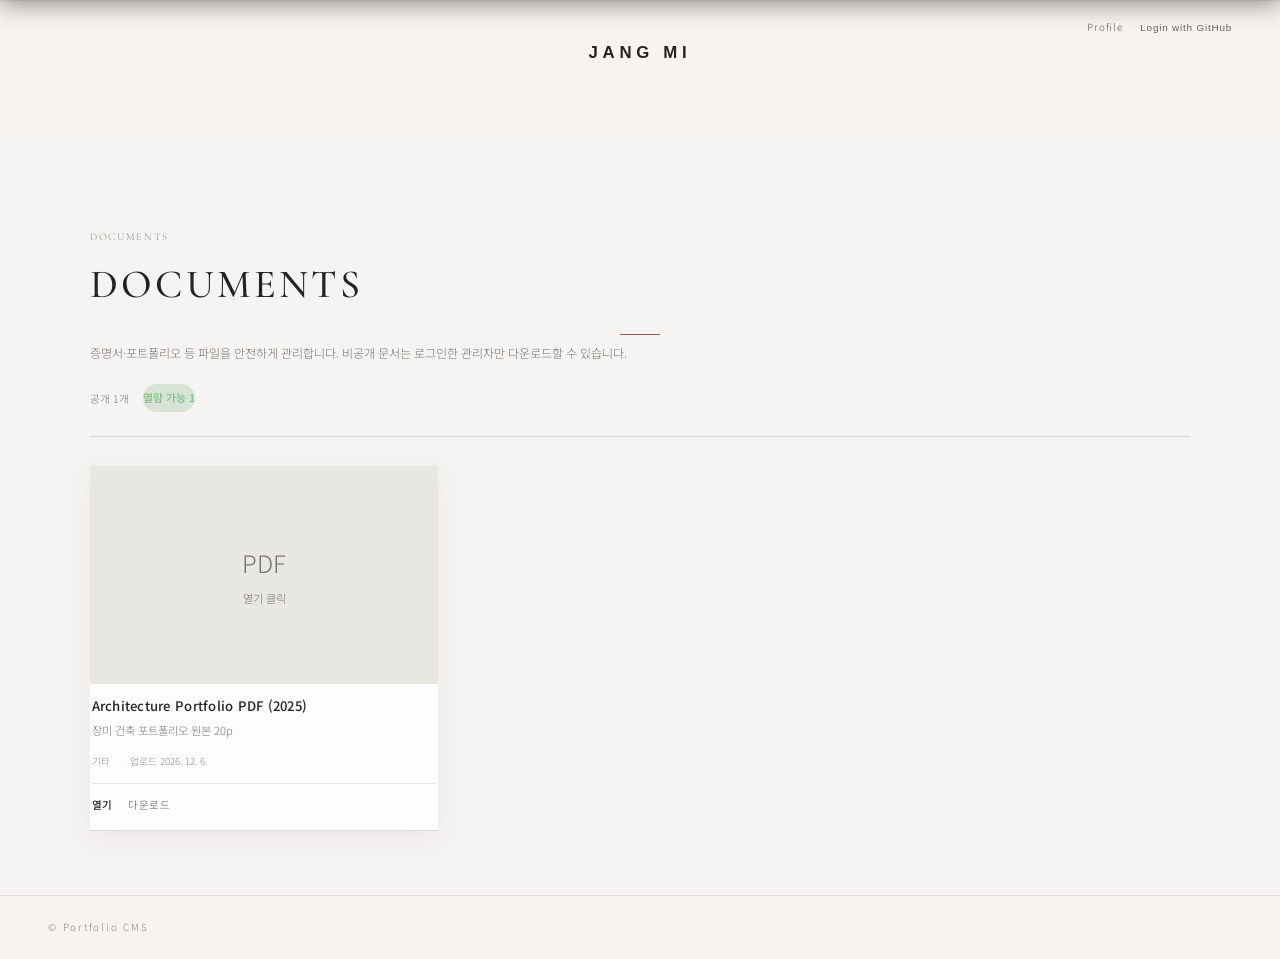
==== commit 3710ba32: "Add files via upload" ====
--- a/pages/documents.html
+++ b/pages/documents.html
@@ -4,18 +4,26 @@
   <meta charset="UTF-8">
   <meta name="viewport" content="width=device-width, initial-scale=1.0, viewport-fit=cover">
   <title>Documents | Portfolio CMS</title>
+  <link rel="preconnect" href="https://fonts.googleapis.com">
+  <link rel="preconnect" href="https://fonts.gstatic.com" crossorigin>
+  <link href="https://fonts.googleapis.com/css2?family=Cormorant+Garamond:wght@400;500;600&family=Noto+Sans+KR:wght@300;400;500&display=swap" rel="stylesheet">
   <link rel="stylesheet" href="../css/style.css">
   <link rel="stylesheet" href="../css/jangmi-theme.css?v=20260810">
   <link rel="stylesheet" href="../css/themes.css">
   <link rel="stylesheet" href="../css/mobile.css">
   <link rel="stylesheet" href="../css/editor.css">
   <link rel="stylesheet" href="../css/pages.css?v=20260730">
+  <link rel="stylesheet" href="../css/jangmi.css?v=20261119-profile-documents">
 </head>
-<body class="skin-jangmi theme-light">
+<body class="skin-jangmi theme-light page-documents">
   <header class="site-header" id="header">
-    <a href="../index.html" class="brand">JANG MI</a>
+    <a href="../index.html#projects" class="brand">JANG MI</a>
+
+    <div class="header-top-actions">
+      <a class="profile-header-link" href="../index.html#about">Profile</a>
+      <div class="header-actions" id="headerActions"></div>
+    </div>
     <nav class="nav-desktop" id="navDesktop"></nav>
-    <div class="header-actions" id="headerActions"></div>
     <button class="nav-toggle" type="button" aria-label="메뉴" aria-expanded="false">
       <span></span><span></span>
     </button>
@@ -62,17 +70,17 @@
   <script src="../js/editor/autosave.js?v=20260723"></script>
   <script src="../js/editor/draft.js"></script>
   <script src="../js/cms/shared.js?v=20260836"></script>
-  <script src="../js/cms/documents-access.js?v=20260730"></script>
+  <script src="../js/cms/documents-access.js?v=20261119-documents-profile"></script>
   <script src="../js/cms/page-actions.js?v=20260723"></script>
   <script src="../js/editor/auth.js"></script>
   <script src="../js/editor/github.js?v=20260836"></script>
   <script src="../js/editor/upload.js"></script>
   <script src="../js/editor/ui.js"></script>
   <script src="../js/cms/github-panel.js"></script>
-  <script src="../js/cms/header.js"></script>
+  <script src="../js/cms/header.js?v=20261119-nav-consistency"></script>
   <script src="../js/seo.js"></script>
   <script src="../js/theme.js?v=20260807"></script>
-  <script src="../js/editor/inline-editor.js?v=20260836"></script>
+  <script src="../js/editor/inline-editor.js?v=20261119-profile-records"></script>
   <script src="../js/pages/documents.js?v=20260730"></script>
 </body>
 </html>
--- a/css/jangmi.css
+++ b/css/jangmi.css
@@ -0,0 +1,1421 @@
+:root{--jangmi-paper:#f1f0ec}
+body.skin-jangmi{font-family:"Noto Sans KR",sans-serif}
+body.skin-jangmi .brand{font-family:Manrope,Arial,sans-serif;letter-spacing:.18em}
+.section-portfolio-book{background:var(--jangmi-paper,var(--surface));border-top:1px solid var(--line)}
+.portfolio-book-actions{display:flex;justify-content:flex-end;margin:-2.8rem 0 1.2rem}
+.portfolio-page-grid{display:grid;grid-template-columns:repeat(2,minmax(0,1fr));gap:clamp(.75rem,2vw,1.5rem);align-items:start}
+.portfolio-book-page{margin:0;position:relative;background:rgba(255,255,255,.42);border:1px solid var(--line);overflow:hidden}
+.portfolio-book-page img{display:block;width:100%;height:auto;object-fit:contain;transition:transform .45s ease}
+.portfolio-book-page:hover img{transform:scale(1.008)}
+.portfolio-book-page figcaption{position:absolute;right:.75rem;bottom:.65rem;padding:.28rem .48rem;background:rgba(20,20,18,.78);color:#fff;font-size:.58rem;letter-spacing:.12em}
+@media(max-width:960px){.portfolio-page-grid{grid-template-columns:1fr;gap:.65rem}.portfolio-book-actions{justify-content:flex-start;margin:.1rem 0 .75rem}.portfolio-book-page figcaption{right:.45rem;bottom:.45rem;font-size:.52rem}.section-portfolio-book{padding-top:1.25rem;padding-bottom:1.25rem}}
+@media print{.portfolio-page-grid{grid-template-columns:1fr 1fr}.portfolio-book-page{break-inside:avoid}}
+
+/* PDF cover as the opening view */
+.hero{overflow:hidden}
+.hero-cover-wrap{width:100%;min-height:calc(100vh - 68px);display:flex;align-items:center;justify-content:center;position:relative;background:#d6d2c9}
+.hero-cover{width:min(100%,1500px);max-height:calc(100vh - 68px);height:auto;object-fit:contain;display:block}
+.hero-cover-cta{position:absolute;right:clamp(1rem,4vw,3.5rem);bottom:clamp(1rem,4vw,3.5rem);display:flex;align-items:center;gap:.75rem;padding:.65rem .85rem;border:1px solid rgba(255,255,255,.72);background:rgba(17,20,22,.72);color:#fff;text-decoration:none;font-family:Manrope,Arial,sans-serif;font-size:.58rem;letter-spacing:.16em;backdrop-filter:blur(8px)}
+.hero-cover-cta i{font-style:normal;font-size:.9rem}
+.portfolio-page-grid{grid-template-columns:1fr!important;max-width:1500px;margin-inline:auto;gap:clamp(.5rem,1.2vw,1rem)}
+.portfolio-book-page{border:0;background:#d9d7d1}
+.portfolio-book-page img{margin:auto}
+.section-portfolio-book{padding-top:clamp(2rem,5vw,4rem);padding-bottom:clamp(2rem,5vw,4rem)}
+.portfolio-book-actions{margin:0 0 1.25rem}
+@media(max-width:960px){.hero{min-height:auto!important;padding:56px 0 0!important}.hero-cover-wrap{min-height:0!important;height:auto!important;aspect-ratio:2200/1556;align-items:center}.hero-cover{width:100%!important;max-height:none!important;height:auto!important}.hero-mobile-bar{display:none!important}.hero-cover-cta{right:.65rem;bottom:.65rem;padding:.55rem .65rem;font-size:.48rem}.portfolio-page-grid{max-width:none}.portfolio-book-page img{width:100%}}
+
+/* Gallery-first home */
+body.skin-jangmi {
+  --jangmi-paper: #f5f4f2;
+  background: var(--jangmi-paper);
+  color: #242321;
+}
+
+body.skin-jangmi.page-home .site-header,
+body.skin-jangmi.page-home .site-header.is-scrolled {
+  position: relative;
+  min-height: 8.5rem;
+  padding: 2rem clamp(1rem, 4vw, 2.75rem) 1.1rem;
+  flex-direction: column;
+  align-items: center;
+  justify-content: flex-start;
+  gap: .55rem;
+  background: var(--jangmi-paper);
+  border-bottom: 0;
+  box-shadow: none;
+  backdrop-filter: none;
+}
+
+body.skin-jangmi.page-home .site-header .brand {
+  position: relative;
+  left: auto;
+  transform: none;
+  margin-top: .35rem;
+  color: #242321;
+  font-size: clamp(.9rem, 2vw, 1.05rem);
+  font-weight: 600;
+  letter-spacing: .28em;
+  white-space: nowrap;
+}
+
+body.skin-jangmi.page-home .brand__logo { display: none; }
+body.skin-jangmi.page-home .nav-desktop { display: none; }
+body.skin-jangmi.page-home .landing-nav {
+  display: flex;
+  align-items: center;
+  justify-content: center;
+  gap: clamp(1rem, 2vw, 1.6rem);
+  margin: .15rem 0 0;
+}
+body.skin-jangmi.page-home .landing-nav a {
+  color: #65615b;
+  font-size: .62rem;
+  letter-spacing: .08em;
+  text-decoration: none;
+}
+body.skin-jangmi.page-home .profile-header-link {
+  display: inline-flex;
+  align-items: center;
+  color: #65615b;
+  font-size: .62rem;
+  letter-spacing: .08em;
+  text-decoration: none;
+}
+body.skin-jangmi.page-home .landing-nav a:hover,
+body.skin-jangmi.page-home .profile-header-link:hover {
+  color: #171614;
+}
+body.skin-jangmi.page-home .header-top-actions {
+  position: absolute;
+  top: 1.15rem;
+  right: clamp(1rem, 4vw, 2.75rem);
+  display: flex;
+  align-items: center;
+  gap: .85rem;
+}
+body.skin-jangmi.page-home .site-header.is-scrolled .header-top-actions {
+  position: fixed;
+  z-index: 10031;
+  top: .8rem;
+}
+body.skin-jangmi.page-home .header-actions {
+  display: flex;
+  align-items: center;
+  gap: .4rem;
+  margin: 0;
+}
+body.skin-jangmi.page-home #headerActions > .header-actions__btn,
+body.skin-jangmi.page-home #headerActions > .header-actions__user {
+  display: inline-flex !important;
+}
+body.skin-jangmi.page-home .header-actions .header-actions__btn {
+  padding: .2rem .25rem;
+  border: 0;
+  background: transparent;
+  color: #65615b;
+  font-size: .62rem;
+  letter-spacing: .08em;
+}
+body.skin-jangmi.page-home .header-actions .header-actions__btn:hover {
+  color: #171614;
+}
+body.skin-jangmi.page-home .nav-toggle { display: none; }
+
+body.skin-jangmi .landing-hero {
+  min-height: 0;
+  padding: .15rem 1.25rem 1.65rem;
+  overflow: visible;
+  background: var(--jangmi-paper);
+  text-align: center;
+}
+
+body.skin-jangmi .landing-intro {
+  max-width: 760px;
+  margin: 0 auto;
+}
+
+body.skin-jangmi .landing-intro .hero-eyebrow {
+  margin: 0 0 .25rem;
+  color: #858078;
+  font-family: "Noto Sans KR", sans-serif;
+  font-size: .62rem;
+  font-weight: 400;
+  letter-spacing: .11em;
+  line-height: 1.6;
+}
+
+body.skin-jangmi .landing-intro .hero-tagline-en {
+  margin: 0;
+  color: #a09b93;
+  font-family: "Cormorant Garamond", Georgia, serif;
+  font-size: .78rem;
+  letter-spacing: .08em;
+}
+
+body.skin-jangmi .landing-projects {
+  padding: 0 0 clamp(3rem, 6vw, 5rem);
+  border: 0;
+  background: var(--jangmi-paper);
+}
+
+body.skin-jangmi .landing-projects .visually-hidden {
+  position: absolute;
+  width: 1px;
+  height: 1px;
+  padding: 0;
+  margin: -1px;
+  overflow: hidden;
+  clip: rect(0, 0, 0, 0);
+  white-space: nowrap;
+  border: 0;
+}
+
+body.skin-jangmi .landing-projects .container {
+  width: min(100% - clamp(2rem, 7vw, 6rem), 1720px);
+}
+
+body.skin-jangmi .landing-projects .project-grid {
+  grid-template-columns: repeat(3, minmax(0, 1fr));
+  gap: clamp(4px, .7vw, 10px);
+}
+
+body.skin-jangmi .landing-projects .project-card {
+  position: relative;
+  aspect-ratio: 1;
+  overflow: hidden;
+  border: 0;
+  border-radius: 0;
+  background: #e6e3de;
+  box-shadow: none;
+  transform: none;
+}
+
+body.skin-jangmi .landing-projects .project-card:hover {
+  transform: none;
+  box-shadow: none;
+}
+
+body.skin-jangmi .landing-projects .project-card__thumb {
+  position: absolute;
+  inset: 0;
+  width: 100%;
+  height: 100%;
+  aspect-ratio: auto;
+  transition: transform .6s ease;
+}
+
+body.skin-jangmi .landing-projects .project-card__body {
+  position: absolute;
+  inset: 0;
+  display: flex;
+  flex-direction: column;
+  align-items: center;
+  justify-content: center;
+  gap: .7rem;
+  padding: clamp(.8rem, 3vw, 2rem);
+  background: rgba(25, 24, 22, .62);
+  color: #fff;
+  text-align: center;
+  opacity: 0;
+  transition: opacity .3s ease;
+}
+
+body.skin-jangmi .landing-projects .project-card:hover .project-card__body,
+body.skin-jangmi .landing-projects .project-card:focus-visible .project-card__body,
+body.skin-jangmi .landing-projects .project-card:focus-within .project-card__body {
+  opacity: 1;
+}
+
+body.skin-jangmi .landing-projects .project-card:hover .project-card__thumb,
+body.skin-jangmi .landing-projects .project-card:focus-visible .project-card__thumb {
+  transform: scale(1.035);
+}
+
+body.skin-jangmi .landing-projects .project-card__meta {
+  display: block;
+  margin: 0;
+}
+
+body.skin-jangmi .landing-projects .project-card__meta h3 {
+  margin: 0;
+  color: #fff;
+  font-family: "Cormorant Garamond", Georgia, serif;
+  font-size: clamp(1rem, 2.2vw, 1.5rem);
+  letter-spacing: .1em;
+  line-height: 1.25;
+}
+
+body.skin-jangmi .landing-projects .project-card__body time,
+body.skin-jangmi .landing-projects .project-card__body small,
+body.skin-jangmi .landing-projects .project-card__body .project-card__tags,
+body.skin-jangmi .landing-projects .project-card__body p:not([data-edit-field="desc"]) {
+  display: none;
+}
+
+body.skin-jangmi .landing-projects .project-card__body p[data-edit-field="desc"] {
+  min-height: 0;
+  max-width: 34ch;
+  margin: 0;
+  color: rgba(255, 255, 255, .88);
+  font-size: clamp(.68rem, 1.15vw, .84rem);
+  line-height: 1.8;
+}
+
+body.skin-jangmi .landing-projects .project-card__detail {
+  position: absolute;
+  bottom: clamp(.8rem, 2vw, 1.4rem);
+  color: #fff;
+  font-size: .68rem;
+  letter-spacing: .08em;
+}
+
+body.skin-jangmi .landing-projects .project-card__detail::after {
+  content: " 상세보기";
+  font-family: "Noto Sans KR", sans-serif;
+}
+
+body.skin-jangmi .landing-projects .project-card__detail:hover {
+  color: #fff;
+}
+
+body.skin-jangmi .landing-projects .project-card:focus-visible {
+  outline: 2px solid #625c53;
+  outline-offset: 3px;
+}
+
+body.skin-jangmi .landing-projects .project-card__controls,
+body.skin-jangmi .landing-projects .project-card__screenshots {
+  z-index: 2;
+}
+
+@media (hover: none) {
+  body.skin-jangmi .landing-projects .project-card__body {
+    inset: auto 0 0;
+    align-items: flex-start;
+    gap: .25rem;
+    padding: .8rem;
+    background: linear-gradient(transparent, rgba(20, 19, 18, .8));
+    text-align: left;
+    opacity: 1;
+  }
+
+  body.skin-jangmi .landing-projects .project-card__meta h3 {
+    font-size: clamp(.76rem, 3.2vw, 1rem);
+  }
+
+  body.skin-jangmi .landing-projects .project-card__body p[data-edit-field="desc"] {
+    display: -webkit-box;
+    overflow: hidden;
+    font-size: clamp(.58rem, 2.4vw, .72rem);
+    line-height: 1.5;
+    -webkit-box-orient: vertical;
+    -webkit-line-clamp: 2;
+  }
+
+  body.skin-jangmi .landing-projects .project-card__detail {
+    display: none;
+  }
+}
+
+@media (max-width: 600px) {
+  body.skin-jangmi.page-home .site-header {
+    min-height: 7.5rem;
+    padding: 1.8rem .85rem .9rem;
+  }
+
+  body.skin-jangmi.page-home .site-header .brand {
+    font-size: .82rem;
+    letter-spacing: .24em;
+  }
+
+  body.skin-jangmi.page-home .header-top-actions {
+    top: .65rem;
+    right: .75rem;
+    gap: .55rem;
+  }
+
+  body.skin-jangmi.page-home .landing-nav {
+    gap: .75rem;
+  }
+
+  body.skin-jangmi.page-home .landing-nav a,
+  body.skin-jangmi.page-home .profile-header-link {
+    font-size: .65rem;
+  }
+
+  body.skin-jangmi.page-home .header-actions {
+    gap: .15rem;
+  }
+
+  body.skin-jangmi.page-home .header-actions .header-actions__btn {
+    padding: .12rem .15rem;
+    font-size: .54rem;
+  }
+
+  body.skin-jangmi .landing-projects .container {
+    width: calc(100% - .8rem);
+  }
+
+  body.skin-jangmi .landing-projects {
+    padding-top: 0;
+  }
+
+  body.skin-jangmi .landing-projects .project-grid {
+    grid-template-columns: repeat(2, minmax(0, 1fr));
+    gap: 4px;
+  }
+}
+
+@media (min-width: 601px) and (max-width: 850px) {
+  body.skin-jangmi .landing-projects .project-grid {
+    grid-template-columns: repeat(2, minmax(0, 1fr));
+  }
+}
+
+@media (prefers-reduced-motion: reduce) {
+  body.skin-jangmi .landing-projects .project-card__thumb,
+  body.skin-jangmi .landing-projects .project-card__body {
+    transition: none;
+  }
+}
+
+/* About profile overlay */
+body.skin-jangmi.page-home main > section:not(.landing-projects):not(.landing-hero):not(.section-about):not(.section-portfolio-book) {
+  display: none !important;
+}
+
+body.skin-jangmi.page-home main > .section-about:not(:target),
+body.skin-jangmi.page-home main > .section-portfolio-book:not(:target) {
+  display: none !important;
+}
+
+body.skin-jangmi.page-home .site-footer {
+  display: none;
+}
+
+body.skin-jangmi.page-home.profile-open {
+  overflow: hidden;
+}
+
+body.skin-jangmi.page-home.portfolio-open {
+  overflow: hidden;
+}
+
+body.skin-jangmi.page-home.profile-open .site-header,
+body.skin-jangmi.page-home.portfolio-open .site-header {
+  z-index: 10030;
+  background: rgba(255, 255, 255, .96);
+}
+
+body.skin-jangmi.page-home.profile-open .profile-close {
+  display: none;
+}
+
+body.skin-jangmi.page-home .landing-nav a.is-active,
+body.skin-jangmi.page-home .profile-header-link.is-active {
+  color: #171614;
+  text-decoration: underline;
+  text-underline-offset: .25rem;
+}
+
+body.skin-jangmi.page-home main > .section-about:target {
+  position: fixed;
+  inset: 0;
+  z-index: 10020;
+  display: block !important;
+  width: 100%;
+  height: 100%;
+  min-height: 100vh;
+  margin: 0;
+  padding: 0;
+  overflow: auto;
+  border: 0;
+  background: #fff;
+  color: #242321;
+}
+
+body.skin-jangmi.page-home .profile-backdrop {
+  position: fixed;
+  inset: 0;
+  z-index: 0;
+  display: block;
+  background: #fff;
+}
+
+body.skin-jangmi.page-home .profile-modal {
+  position: relative;
+  z-index: 1;
+  width: min(100%, 900px);
+  min-height: 100%;
+  margin: 0 auto;
+  padding: clamp(5rem, 9vh, 6.5rem) 1.5rem 4rem;
+  outline: 0;
+}
+
+body.skin-jangmi.page-home .profile-close {
+  position: fixed;
+  top: 1.1rem;
+  right: clamp(1rem, 4vw, 2.5rem);
+  z-index: 2;
+  display: grid;
+  width: 2.5rem;
+  height: 2.5rem;
+  place-items: center;
+  border: 1px solid rgba(36, 35, 33, .2);
+  border-radius: 50%;
+  color: #242321;
+  font-size: 1.5rem;
+  line-height: 1;
+  text-decoration: none;
+}
+
+body.skin-jangmi.page-home .profile-content {
+  width: min(100%, 560px);
+  margin: 0 auto;
+}
+
+body.skin-jangmi.page-home .profile-portrait {
+  width: min(100%, 360px);
+  aspect-ratio: 4 / 5;
+  margin: 0 auto 1.8rem;
+  overflow: hidden;
+  background: #f0efed;
+}
+
+body.skin-jangmi.page-home .profile-portrait img {
+  display: block;
+  width: 100%;
+  height: 100%;
+  object-fit: cover;
+}
+
+body.skin-jangmi.page-home .profile-copy {
+  width: min(100%, 440px);
+  margin: 0 auto;
+  color: #242321;
+}
+
+body.skin-jangmi.page-home .profile-kicker {
+  margin: 0 0 .65rem;
+  color: #88847d;
+  font-size: .65rem;
+  letter-spacing: .16em;
+}
+
+body.skin-jangmi.page-home #profileName {
+  margin: 0;
+  font-family: "Cormorant Garamond", Georgia, serif;
+  font-size: clamp(1.7rem, 4vw, 2.3rem);
+  font-weight: 500;
+  line-height: 1.15;
+}
+
+body.skin-jangmi.page-home .profile-name-en {
+  margin: .35rem 0 1rem;
+  color: #77736d;
+  font-family: "Cormorant Garamond", Georgia, serif;
+  font-size: 1rem;
+  letter-spacing: .08em;
+}
+
+body.skin-jangmi.page-home .profile-role,
+body.skin-jangmi.page-home .profile-location {
+  margin: .35rem 0;
+  color: #65615b;
+  font-size: .8rem;
+  line-height: 1.7;
+}
+
+body.skin-jangmi.page-home .profile-location span {
+  margin-left: .35rem;
+}
+
+body.skin-jangmi.page-home .profile-bio {
+  margin: 1.25rem 0 0;
+  color: #55514b;
+  font-size: .82rem;
+  line-height: 1.9;
+}
+
+body.skin-jangmi.page-home #aboutText,
+body.skin-jangmi.page-home #aboutExtra {
+  display: block !important;
+}
+
+body.skin-jangmi.page-home .profile-bio--extra {
+  margin-top: .75rem;
+}
+
+body.skin-jangmi.page-home .profile-contact {
+  margin-top: 1.7rem;
+  padding-top: 1rem;
+  border-top: 1px solid rgba(36, 35, 33, .14);
+}
+
+body.skin-jangmi.page-home .profile-contact .contact-lead {
+  margin: 0 0 .75rem;
+  color: #55514b;
+  font-size: .78rem;
+}
+
+body.skin-jangmi.page-home .profile-contact .contact-row {
+  display: grid;
+  grid-template-columns: 1fr 1fr;
+  gap: .6rem 1rem;
+}
+
+body.skin-jangmi.page-home .profile-actions {
+  display: flex;
+  flex-wrap: wrap;
+  gap: .75rem 1.25rem;
+  margin-top: 1.4rem;
+}
+
+body.skin-jangmi.page-home .profile-portfolio-link {
+  display: inline-flex;
+  align-items: center;
+  gap: .75rem;
+  padding: .65rem 0;
+  border-bottom: 1px solid rgba(36, 35, 33, .3);
+  color: #242321;
+  font-size: .68rem;
+  letter-spacing: .12em;
+  text-decoration: none;
+}
+
+body.skin-jangmi.page-home .profile-portfolio-link:hover {
+  border-color: #242321;
+}
+
+body.skin-jangmi.page-home .profile-contact .contact-field {
+  display: grid;
+  grid-template-columns: 5.5rem minmax(0, 1fr);
+  gap: .55rem;
+  padding: .25rem 0;
+}
+
+body.skin-jangmi.page-home .profile-contact .contact-field dt {
+  color: #88847d;
+  font-size: .62rem;
+  letter-spacing: .08em;
+}
+
+body.skin-jangmi.page-home .profile-contact .contact-field dd,
+body.skin-jangmi.page-home .profile-contact .contact-field a {
+  min-width: 0;
+  color: #36332e;
+  font-size: .72rem;
+  overflow-wrap: anywhere;
+}
+
+body.skin-jangmi.page-home .profile-education {
+  margin-top: 1.8rem;
+  padding-top: 1rem;
+  border-top: 1px solid rgba(36, 35, 33, .14);
+}
+
+body.skin-jangmi.page-home .profile-education h2 {
+  margin: 0 0 .6rem;
+  color: #88847d;
+  font-family: "Noto Sans KR", sans-serif;
+  font-size: .65rem;
+  font-weight: 400;
+  letter-spacing: .14em;
+}
+
+body.skin-jangmi.page-home .profile-education .timeline-full {
+  display: block;
+  margin: 0;
+  padding: 0;
+}
+
+body.skin-jangmi.page-home .profile-education .timeline-full li {
+  display: grid;
+  grid-template-columns: 7.5rem minmax(0, 1fr);
+  gap: .6rem;
+  padding: .45rem 0;
+  border-bottom: 1px solid rgba(36, 35, 33, .08);
+}
+
+body.skin-jangmi.page-home .profile-education .timeline-full li time,
+body.skin-jangmi.page-home .profile-education .timeline-full li strong,
+body.skin-jangmi.page-home .profile-education .timeline-full li span {
+  color: #55514b;
+  font-size: .72rem;
+}
+
+body.skin-jangmi.page-home .profile-education .timeline-full li p,
+body.skin-jangmi.page-home .profile-education .timeline-full li small {
+  color: #77736d;
+  font-size: .68rem;
+}
+
+body.skin-jangmi.page-home:not(.edit-mode) #aboutText,
+body.skin-jangmi.page-home:not(.edit-mode) #aboutExtra,
+body.skin-jangmi.page-home:not(.edit-mode) .profile-contact .contact-lead {
+  display: none !important;
+}
+
+body.skin-jangmi.page-home:not(.edit-mode) .profile-education .timeline-full li p,
+body.skin-jangmi.page-home:not(.edit-mode) .profile-education .timeline-full li small,
+body.skin-jangmi.page-home:not(.edit-mode) .profile-education .timeline-full li .edit-only {
+  display: none !important;
+}
+
+body.skin-jangmi.page-home main > .section-portfolio-book:target {
+  position: fixed;
+  inset: 0;
+  z-index: 10020;
+  display: block !important;
+  width: 100%;
+  height: 100%;
+  min-height: 100vh;
+  margin: 0;
+  padding: clamp(7rem, 12vh, 9rem) 0 3rem;
+  overflow: auto;
+  overscroll-behavior: contain;
+  background: var(--jangmi-paper);
+}
+
+body.skin-jangmi.page-home .portfolio-back {
+  position: fixed;
+  top: 1.2rem;
+  left: clamp(1rem, 4vw, 2.5rem);
+  z-index: 10025;
+  color: #65615b;
+  font-size: .62rem;
+  letter-spacing: .1em;
+  text-decoration: none;
+}
+
+body.skin-jangmi.page-home .portfolio-back:hover {
+  color: #171614;
+}
+
+body.skin-jangmi.edit-mode .landing-projects .project-card {
+  aspect-ratio: auto;
+  overflow: visible;
+  background: transparent;
+}
+
+body.skin-jangmi.edit-mode .landing-projects .project-card__thumb {
+  position: relative;
+  inset: auto;
+  height: 180px;
+}
+
+body.skin-jangmi.edit-mode .landing-projects .project-card__body {
+  position: relative;
+  inset: auto;
+  display: block;
+  padding: 1rem;
+  background: #fff;
+  color: #242321;
+  text-align: left;
+  opacity: 1;
+}
+
+body.skin-jangmi.edit-mode .landing-projects .project-card__meta {
+  display: flex;
+  align-items: flex-start;
+  justify-content: space-between;
+}
+
+body.skin-jangmi.edit-mode .landing-projects .project-card__meta h3 {
+  color: #242321;
+}
+
+body.skin-jangmi.edit-mode .landing-projects .project-card__body time,
+body.skin-jangmi.edit-mode .landing-projects .project-card__body small,
+body.skin-jangmi.edit-mode .landing-projects .project-card__body .project-card__tags,
+body.skin-jangmi.edit-mode .landing-projects .project-card__body p {
+  display: block !important;
+  color: #55514b;
+}
+
+body.skin-jangmi.edit-mode .landing-projects .project-card__body .project-card__tags {
+  display: flex !important;
+}
+
+body.skin-jangmi.edit-mode .landing-projects .project-card__detail {
+  display: none;
+}
+
+@media (max-width: 600px) {
+  body.skin-jangmi.page-home .profile-modal {
+    padding: 5rem 1.1rem 2.5rem;
+  }
+
+  body.skin-jangmi.page-home .profile-portrait {
+    width: min(100%, 320px);
+  }
+
+  body.skin-jangmi.page-home .profile-contact .contact-row {
+    grid-template-columns: 1fr;
+  }
+
+  body.skin-jangmi.page-home .profile-education .timeline-full li {
+    grid-template-columns: 6rem minmax(0, 1fr);
+  }
+
+  body.skin-jangmi.page-home main > .section-portfolio-book:target {
+    padding: 6rem 0 2rem;
+  }
+}
+
+/* Full-page, image-led project detail */
+body.skin-jangmi .project-detail-modal {
+  display: block;
+  height: 100vh;
+  padding: 0;
+  overflow-y: auto;
+  overscroll-behavior: contain;
+  background: #f5f4f2;
+}
+
+body.skin-jangmi .project-detail-modal__backdrop {
+  display: none;
+}
+
+body.skin-jangmi .project-detail-modal__panel {
+  width: 100%;
+  min-height: 100vh;
+  max-height: none;
+  overflow: visible;
+  border: 0;
+  border-radius: 0;
+  background: #f5f4f2;
+  box-shadow: none;
+  animation: none;
+}
+
+body.skin-jangmi .project-detail-modal__close {
+  position: fixed;
+  top: 1rem;
+  right: clamp(1rem, 4vw, 2.5rem);
+  float: none;
+  margin: 0;
+  width: 2.5rem;
+  height: 2.5rem;
+  border-color: rgba(36, 35, 33, .2);
+  background: rgba(255, 255, 255, .9);
+  color: #242321;
+  font-size: 1.35rem;
+}
+
+body.skin-jangmi .project-detail-modal__close:hover {
+  border-color: #242321;
+  color: #171614;
+}
+
+body.skin-jangmi .project-detail-modal__content {
+  min-height: 100vh;
+  padding-bottom: clamp(3rem, 8vw, 6rem);
+}
+
+body.skin-jangmi .project-detail-modal__intro {
+  width: min(100% - 2.5rem, 760px);
+  margin: 0 auto;
+  padding: clamp(5.5rem, 12vh, 8rem) 0 2.5rem;
+}
+
+body.skin-jangmi .project-detail-modal__heading {
+  margin-bottom: 1.6rem;
+  text-align: center;
+}
+
+body.skin-jangmi .project-detail-modal__period {
+  margin: 0 0 .7rem;
+  color: #77736d;
+  font-size: .62rem;
+  letter-spacing: .13em;
+  text-transform: uppercase;
+}
+
+body.skin-jangmi .project-detail-modal__title {
+  margin: 0 auto .8rem;
+  color: #242321;
+  font-family: "Noto Sans KR", sans-serif;
+  font-size: clamp(.9rem, 1.4vw, 1.15rem);
+  font-weight: 500;
+  letter-spacing: .12em;
+  line-height: 1.8;
+  text-transform: uppercase;
+}
+
+body.skin-jangmi .project-detail-modal__type,
+body.skin-jangmi .project-detail-modal__role,
+body.skin-jangmi .project-detail-modal__meta {
+  margin: .25rem 0;
+  color: #77736d;
+  font-size: .66rem;
+  letter-spacing: .04em;
+}
+
+body.skin-jangmi .project-detail-modal__desc {
+  margin: 1.4rem 0 1.8rem;
+  color: #4f4c47;
+  font-size: .76rem;
+  line-height: 2;
+  white-space: pre-line;
+}
+
+body.skin-jangmi .project-detail-modal__blocks {
+  margin-top: 1.5rem;
+}
+
+body.skin-jangmi .project-detail-modal__block {
+  margin: 1rem 0;
+  padding: 0;
+  border: 0;
+}
+
+body.skin-jangmi .project-detail-modal__block h3 {
+  margin: 0 0 .35rem;
+  color: #56524c;
+  font-family: "Noto Sans KR", sans-serif;
+  font-size: .7rem;
+  font-weight: 500;
+  letter-spacing: .04em;
+}
+
+body.skin-jangmi .project-detail-modal__block p {
+  margin: 0;
+  color: #4f4c47;
+  font-size: .74rem;
+  line-height: 1.9;
+  white-space: pre-line;
+}
+
+body.skin-jangmi .project-detail-modal__tags {
+  justify-content: flex-start;
+  margin: 1.5rem 0 0;
+}
+
+body.skin-jangmi .project-detail-modal__tags span {
+  border-color: rgba(36, 35, 33, .16);
+  color: #77736d;
+  font-size: .6rem;
+}
+
+body.skin-jangmi .project-detail-modal__gallery {
+  display: flex;
+  flex-direction: column;
+  gap: clamp(4px, .7vw, 10px);
+  width: 100%;
+  margin: 0;
+}
+
+body.skin-jangmi .project-detail-modal__media-item {
+  width: 100%;
+  margin: 0;
+  overflow: hidden;
+  background: #eeece8;
+}
+
+body.skin-jangmi .project-detail-modal__media-item img {
+  display: block;
+  width: 100%;
+  height: auto;
+  max-height: none;
+  aspect-ratio: auto;
+  object-fit: contain;
+  border: 0;
+}
+
+body.skin-jangmi .project-detail-modal__add-image {
+  align-self: center;
+  margin: 1rem auto 2rem;
+  padding: .8rem 1.2rem;
+  border: 1px dashed rgba(36, 35, 33, .3);
+  background: transparent;
+  color: #56524c;
+}
+
+body.skin-jangmi .project-detail-modal__links {
+  width: min(100% - 2.5rem, 760px);
+  margin: 2rem auto 0;
+  justify-content: center;
+}
+
+body.skin-jangmi .project-detail-modal__edit-actions {
+  display: flex;
+  flex-wrap: wrap;
+  gap: .6rem;
+  margin-top: 1.5rem;
+}
+
+body.skin-jangmi .project-detail-modal__add-text,
+body.skin-jangmi .project-detail-modal__delete-project,
+body.skin-jangmi .project-detail-modal__remove-block {
+  padding: .55rem .75rem;
+  border: 1px solid rgba(36, 35, 33, .2);
+  background: transparent;
+  color: #56524c;
+  font: inherit;
+  font-size: .65rem;
+  cursor: pointer;
+}
+
+body.skin-jangmi .project-detail-modal__delete-project,
+body.skin-jangmi .project-detail-modal__remove-block {
+  color: #874b44;
+}
+
+body.skin-jangmi .project-detail-modal__custom-heading {
+  display: flex;
+  align-items: center;
+  justify-content: space-between;
+  gap: 1rem;
+}
+
+body.skin-jangmi [contenteditable="true"][data-placeholder]:empty::before {
+  content: attr(data-placeholder);
+  color: #a09b93;
+  pointer-events: none;
+}
+
+body.skin-jangmi.edit-mode .project-detail-modal__custom-block [data-detail-block-field] {
+  min-height: 1.5em;
+  outline: 1px dashed rgba(36, 35, 33, .18);
+}
+
+@media (max-width: 600px) {
+  body.skin-jangmi .project-detail-modal__intro {
+    width: calc(100% - 2rem);
+    padding-top: 5.5rem;
+  }
+
+  body.skin-jangmi .project-detail-modal__desc,
+  body.skin-jangmi .project-detail-modal__block p {
+    font-size: .7rem;
+  }
+}
+
+body.skin-jangmi.page-home .profile-records-section {
+  margin-top: 1.8rem;
+  padding-top: 1rem;
+  border-top: 1px solid rgba(36, 35, 33, .14);
+}
+
+body.skin-jangmi.page-home .profile-records-section > h2 {
+  margin: 0 0 .6rem;
+  color: #88847d;
+  font-family: "Noto Sans KR", sans-serif;
+  font-size: .65rem;
+  font-weight: 400;
+  letter-spacing: .14em;
+}
+
+body.skin-jangmi.page-home .profile-activity-list .activity-card {
+  display: grid;
+  gap: .25rem;
+  padding: .7rem 0;
+  border: 0;
+  border-bottom: 1px solid rgba(36, 35, 33, .08);
+  background: transparent;
+  text-align: left;
+}
+
+body.skin-jangmi.page-home .profile-activity-list .activity-card:hover {
+  background: transparent;
+}
+
+body.skin-jangmi.page-home .profile-activity-list .activity-card time {
+  margin: 0;
+  color: #88847d;
+  font-size: .62rem;
+  letter-spacing: .08em;
+}
+
+body.skin-jangmi.page-home .profile-activity-list .activity-card p {
+  margin: 0;
+  color: #36332e;
+  font-size: .74rem;
+  line-height: 1.65;
+}
+
+body.skin-jangmi.page-home .profile-activity-list .activity-card p + p {
+  color: #77736d;
+}
+
+body.skin-jangmi.page-home .profile-award-list {
+  margin: 0;
+  padding: 0;
+  list-style: none;
+}
+
+body.skin-jangmi.page-home .profile-award-list .award-item {
+  position: relative;
+  display: grid;
+  grid-template-columns: minmax(0, 1fr) auto;
+  gap: .25rem .75rem;
+  margin: 0;
+  padding: .75rem 0;
+  border: 0;
+  border-bottom: 1px solid rgba(36, 35, 33, .08);
+  color: #36332e;
+}
+
+body.skin-jangmi.page-home .profile-award-list .award-item strong {
+  color: #36332e;
+  font-size: .74rem;
+  font-weight: 500;
+}
+
+body.skin-jangmi.page-home .profile-award-list .award-item span,
+body.skin-jangmi.page-home .profile-award-list .award-item time {
+  color: #88847d;
+  font-size: .64rem;
+}
+
+body.skin-jangmi.page-home .profile-award-list .award-item time {
+  grid-column: 2;
+  grid-row: 1 / span 2;
+  align-self: center;
+  white-space: nowrap;
+}
+
+body.skin-jangmi.page-home .profile-award-list .award-item p,
+body.skin-jangmi.page-home .profile-award-list .award-item > .text-link {
+  grid-column: 1 / -1;
+  margin: 0;
+  color: #77736d;
+  font-size: .68rem;
+  line-height: 1.7;
+}
+
+body.skin-jangmi.page-home .profile-records-section > .edit-add-btn {
+  margin-top: .55rem;
+  padding: .35rem 0;
+  border: 0;
+  background: transparent;
+  color: #77736d;
+  font: inherit;
+  font-size: .64rem;
+  letter-spacing: .04em;
+  cursor: pointer;
+}
+
+body.skin-jangmi.page-documents {
+  min-height: 100vh;
+  background: var(--jangmi-paper, #f5f4f2);
+  color: #242321;
+}
+
+body.skin-jangmi.page-documents .site-header,
+body.skin-jangmi.page-documents .site-header.is-scrolled {
+  position: relative;
+  min-height: 8.5rem;
+  padding: 2rem clamp(1rem, 4vw, 2.75rem) 1.1rem;
+  flex-direction: column;
+  align-items: center;
+  justify-content: flex-start;
+  gap: .55rem;
+  background: var(--jangmi-paper, #f5f4f2);
+  border-bottom: 0;
+  box-shadow: none;
+  backdrop-filter: none;
+}
+
+body.skin-jangmi.page-documents .site-header .brand {
+  position: relative;
+  left: auto;
+  transform: none;
+  margin-top: .35rem;
+  color: #242321;
+  font-size: clamp(.9rem, 2vw, 1.05rem);
+  font-weight: 600;
+  letter-spacing: .28em;
+  white-space: nowrap;
+}
+
+body.skin-jangmi.page-documents .brand__logo {
+  display: none;
+}
+
+body.skin-jangmi.page-documents .nav-desktop {
+  display: none;
+}
+
+body.skin-jangmi.page-documents .landing-nav {
+  display: flex;
+  align-items: center;
+  justify-content: center;
+  gap: clamp(1rem, 2vw, 1.6rem);
+  margin: .15rem 0 0;
+}
+
+body.skin-jangmi.page-documents .landing-nav a,
+body.skin-jangmi.page-documents .profile-header-link {
+  color: #65615b;
+  font-size: .62rem;
+  letter-spacing: .08em;
+  text-decoration: none;
+}
+
+body.skin-jangmi.page-documents .header-top-actions {
+  position: absolute;
+  top: 1.15rem;
+  right: clamp(1rem, 4vw, 2.75rem);
+  display: flex;
+  align-items: center;
+  gap: .85rem;
+}
+
+body.skin-jangmi.page-documents .site-header.is-scrolled .header-top-actions {
+  position: fixed;
+  z-index: 10031;
+  top: .8rem;
+}
+
+body.skin-jangmi.page-documents .header-actions {
+  display: flex;
+  align-items: center;
+  gap: .4rem;
+  margin: 0;
+}
+
+body.skin-jangmi.page-documents #headerActions > .header-actions__btn,
+body.skin-jangmi.page-documents #headerActions > .header-actions__user {
+  display: inline-flex !important;
+}
+
+body.skin-jangmi.page-documents .site-header .header-actions__btn,
+body.skin-jangmi.page-documents .site-header .header-actions__user {
+  padding: .2rem .25rem;
+  border: 0;
+  background: transparent;
+  color: #65615b;
+  font-size: .62rem;
+  letter-spacing: .08em;
+}
+
+body.skin-jangmi.page-documents .site-header .header-actions__btn:hover,
+body.skin-jangmi.page-documents .landing-nav a:hover,
+body.skin-jangmi.page-documents .profile-header-link:hover {
+  color: #171614;
+}
+
+body.skin-jangmi.page-documents .nav-toggle {
+  display: none;
+}
+
+body.skin-jangmi.page-documents .page-main {
+  min-height: calc(100vh - 9rem);
+  padding: clamp(3.5rem, 8vw, 6rem) 0 4rem;
+  background: var(--jangmi-paper, #f5f4f2);
+}
+
+body.skin-jangmi.page-documents .page-main > .container {
+  width: min(100% - 3rem, 1100px);
+  margin-inline: auto;
+}
+
+body.skin-jangmi.page-documents .documents-page__head {
+  margin-bottom: 1.8rem;
+  padding-bottom: 1.35rem;
+  border-bottom: 1px solid rgba(36, 35, 33, .14);
+}
+
+body.skin-jangmi.page-documents .documents-page__head .section-index {
+  color: #88847d;
+  font-size: .65rem;
+  letter-spacing: .16em;
+  text-transform: uppercase;
+}
+
+body.skin-jangmi.page-documents .documents-page__head .section-title {
+  margin: .35rem 0 .5rem;
+  color: #242321;
+  font-family: "Cormorant Garamond", Georgia, serif;
+  font-size: clamp(1.7rem, 4vw, 2.5rem);
+  font-weight: 500;
+  letter-spacing: .08em;
+}
+
+body.skin-jangmi.page-documents .documents-page__head .page-lead {
+  max-width: 42rem;
+  margin: 0;
+  color: #77736d;
+  font-size: .76rem;
+  line-height: 1.8;
+}
+
+body.skin-jangmi.page-documents .documents-page__actions {
+  display: flex;
+  flex-wrap: wrap;
+  gap: .7rem 1.2rem;
+  margin-top: 1rem;
+}
+
+body.skin-jangmi.page-documents .documents-page__actions .text-link {
+  color: #56524c;
+  font-size: .64rem;
+  letter-spacing: .1em;
+  text-decoration: none;
+}
+
+body.skin-jangmi.page-documents .documents-summary {
+  gap: .9rem;
+  margin-top: 1.2rem;
+  color: #77736d;
+  font-size: .66rem;
+}
+
+body.skin-jangmi.page-documents .documents-summary > span {
+  padding: .25rem 0;
+}
+
+body.skin-jangmi.page-documents .documents-grid {
+  grid-template-columns: repeat(auto-fill, minmax(min(280px, 100%), 1fr));
+  gap: clamp(1rem, 2.2vw, 1.75rem);
+  margin-top: 1.4rem;
+}
+
+body.skin-jangmi.page-documents .doc-card {
+  min-width: 0;
+  padding: 0 0 1rem;
+  border: 0;
+  border-bottom: 1px solid rgba(36, 35, 33, .16);
+  border-radius: 0;
+  background: transparent;
+}
+
+body.skin-jangmi.page-documents .doc-card__thumb {
+  height: auto;
+  aspect-ratio: 16 / 10;
+  margin-bottom: .85rem;
+  border: 0;
+  border-radius: 0;
+  background: #e9e7e2;
+}
+
+body.skin-jangmi.page-documents .doc-card__thumb img {
+  width: 100%;
+  height: 100%;
+  object-fit: cover;
+}
+
+body.skin-jangmi.page-documents .doc-card__thumb--empty,
+body.skin-jangmi.page-documents .doc-card__thumb--locked,
+body.skin-jangmi.page-documents .doc-card__thumb--pdf,
+body.skin-jangmi.page-documents .doc-card__thumb--html {
+  color: #77736d;
+}
+
+body.skin-jangmi.page-documents .doc-card__body {
+  gap: .4rem;
+  padding: 0 .1rem;
+}
+
+body.skin-jangmi.page-documents .doc-card h3 {
+  color: #242321;
+  font-family: "Noto Sans KR", sans-serif;
+  font-size: .82rem;
+  font-weight: 500;
+  letter-spacing: .02em;
+}
+
+body.skin-jangmi.page-documents .doc-card p {
+  color: #77736d;
+  font-size: .7rem;
+  line-height: 1.7;
+}
+
+body.skin-jangmi.page-documents .doc-card__meta {
+  flex-wrap: wrap;
+  gap: .2rem .35rem;
+  margin-top: .4rem;
+  color: #88847d;
+  font-size: .6rem;
+  overflow: visible;
+}
+
+body.skin-jangmi.page-documents .doc-card__meta > span {
+  white-space: normal;
+}
+
+body.skin-jangmi.page-documents .doc-card__actions {
+  gap: .5rem 1rem;
+  margin: .8rem .1rem 0;
+  padding: .65rem 0 0;
+  border-color: rgba(36, 35, 33, .1);
+}
+
+body.skin-jangmi.page-documents .doc-action-btn {
+  color: #56524c;
+  font-size: .66rem;
+}
+
+body.skin-jangmi.page-documents .doc-action-btn--primary {
+  color: #242321;
+}
+
+body.skin-jangmi.page-documents .doc-card__top {
+  padding: .55rem .6rem 0;
+}
+
+body.skin-jangmi.page-documents .doc-badge {
+  border: 1px solid rgba(36, 35, 33, .12);
+  border-radius: 0;
+  background: rgba(255, 255, 255, .55);
+  color: #56524c;
+  font-size: .58rem;
+  font-weight: 400;
+}
+
+body.skin-jangmi.page-documents .doc-card__controls.page-controls {
+  justify-content: flex-end;
+  margin: .65rem .1rem 0;
+}
+
+body.skin-jangmi.page-documents .doc-dropzone {
+  margin: 1rem 0 0;
+  border-color: rgba(36, 35, 33, .24);
+  border-radius: 0;
+  background: rgba(255, 255, 255, .35);
+}
+
+body.skin-jangmi.page-documents .doc-dropzone p {
+  color: #56524c;
+}
+
+body.skin-jangmi.page-documents .doc-dropzone small {
+  color: #88847d;
+}
+
+body.skin-jangmi.page-documents .page-action-hub {
+  margin-top: 1rem;
+  padding: 0;
+  border: 0 !important;
+  border-radius: 0;
+  background: transparent !important;
+}
+
+body.skin-jangmi.page-documents .page-action-bar .page-action-btn {
+  border: 1px solid rgba(36, 35, 33, .2);
+  border-radius: 0;
+  background: transparent;
+  color: #56524c;
+}
+
+body.skin-jangmi.page-documents .site-footer {
+  background: transparent;
+  border-top: 1px solid rgba(36, 35, 33, .1);
+  color: #88847d;
+}
+
+@media (max-width: 640px) {
+  body.skin-jangmi.page-documents .page-main > .container {
+    width: calc(100% - 2rem);
+  }
+
+  body.skin-jangmi.page-documents .documents-page__head {
+    margin-bottom: 1.2rem;
+  }
+
+  body.skin-jangmi.page-documents .documents-grid {
+    grid-template-columns: 1fr;
+  }
+}
